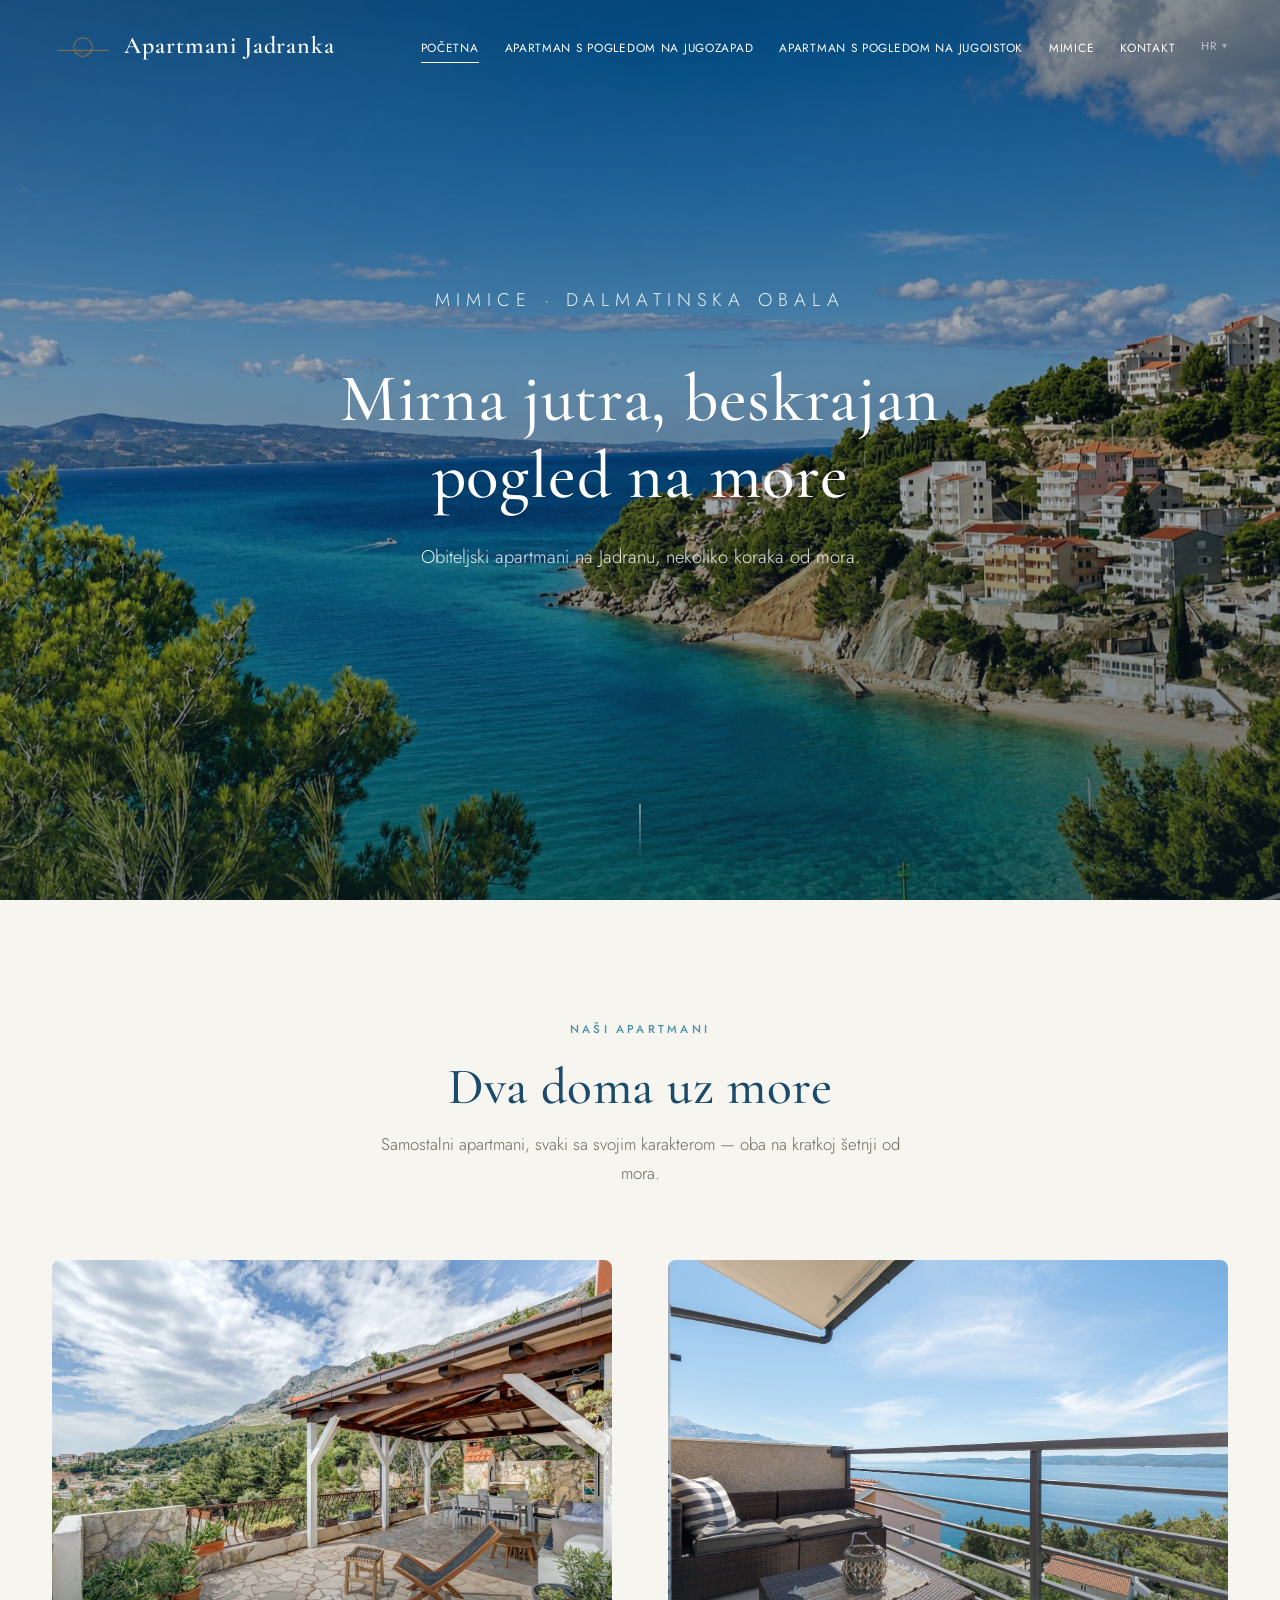
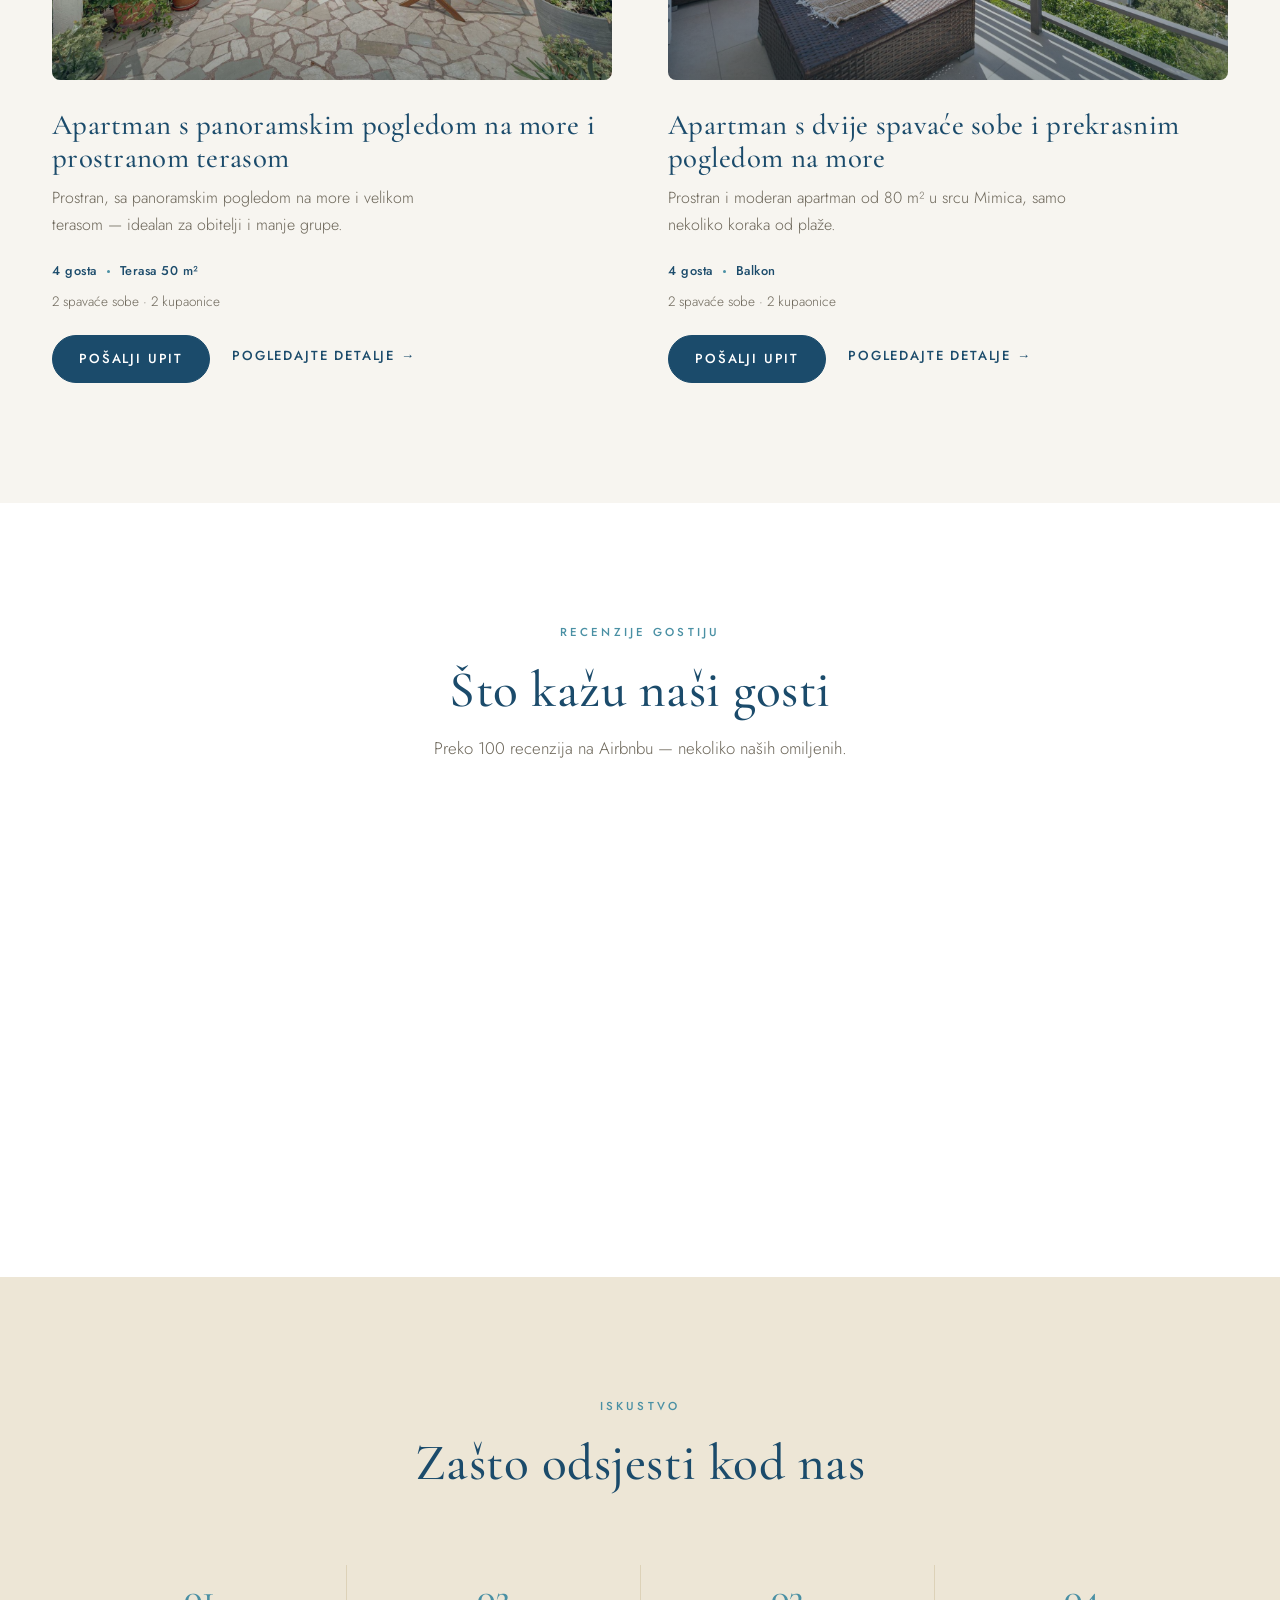
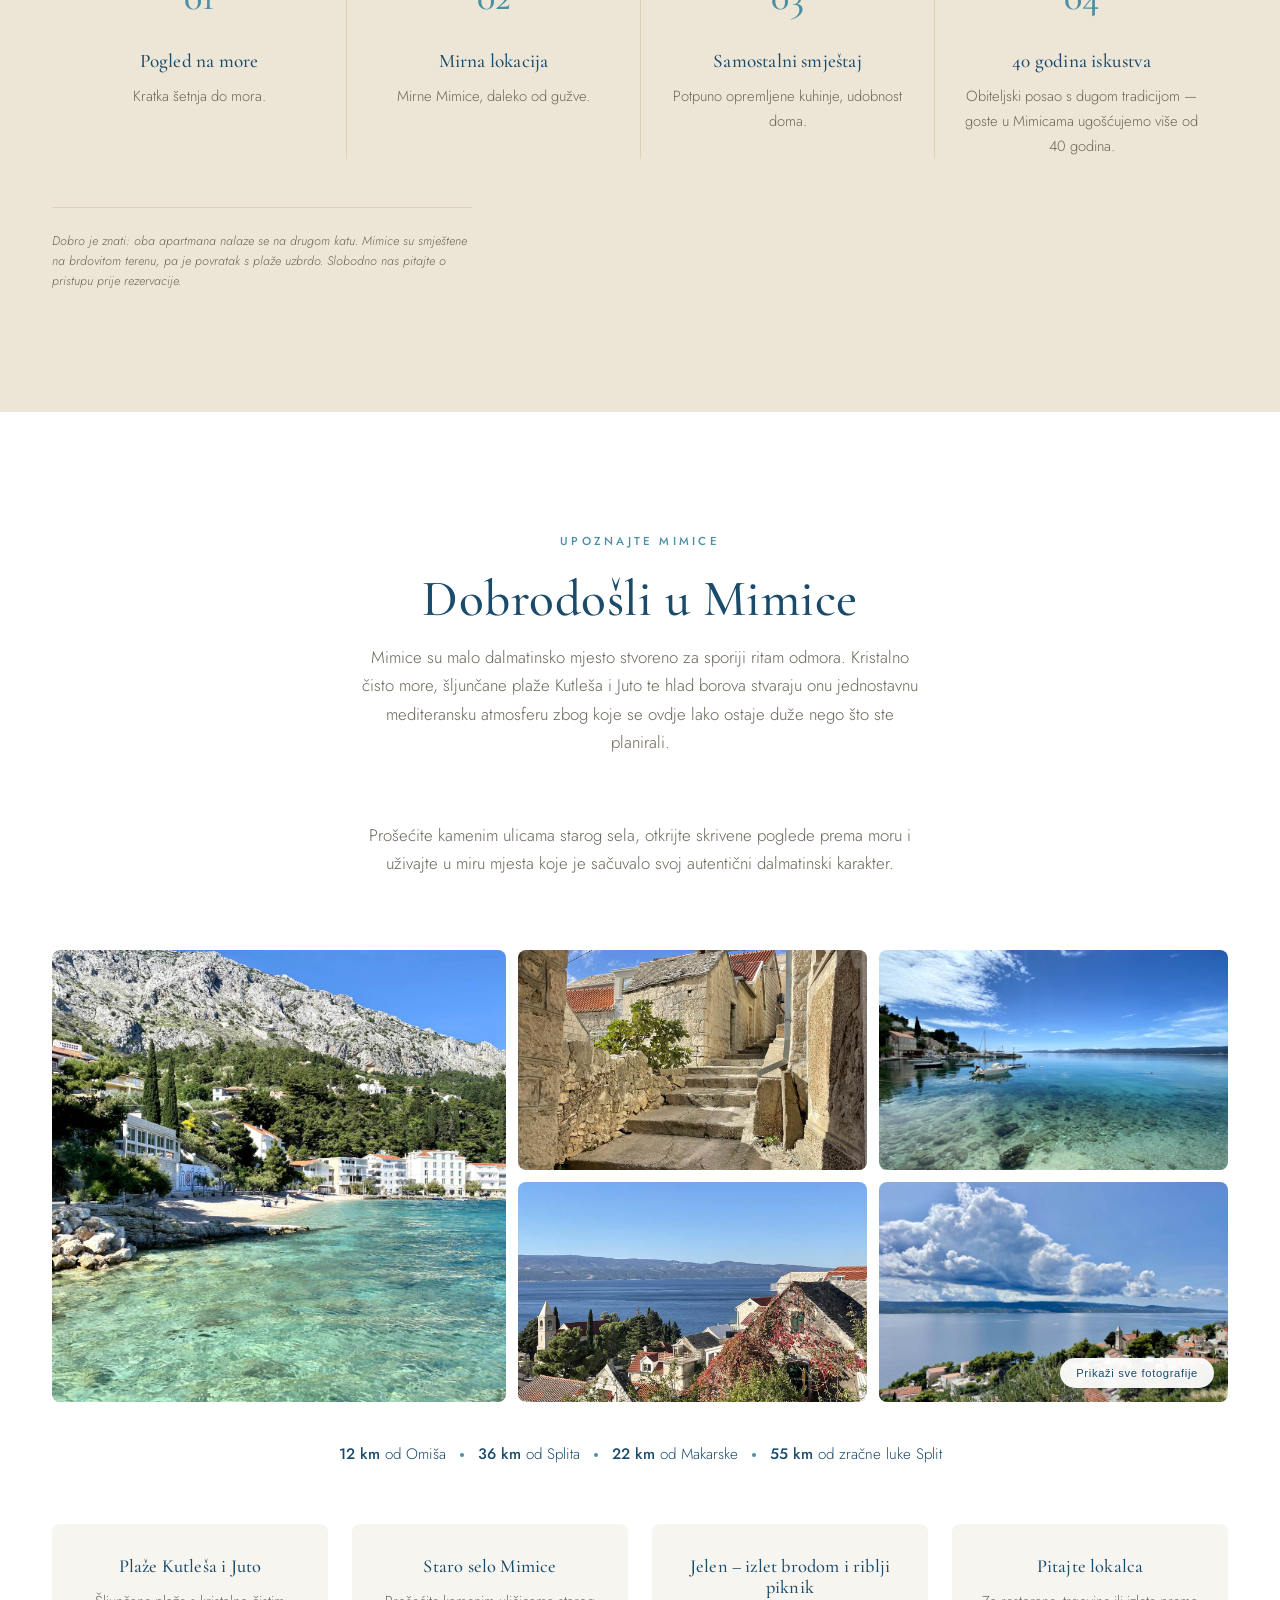
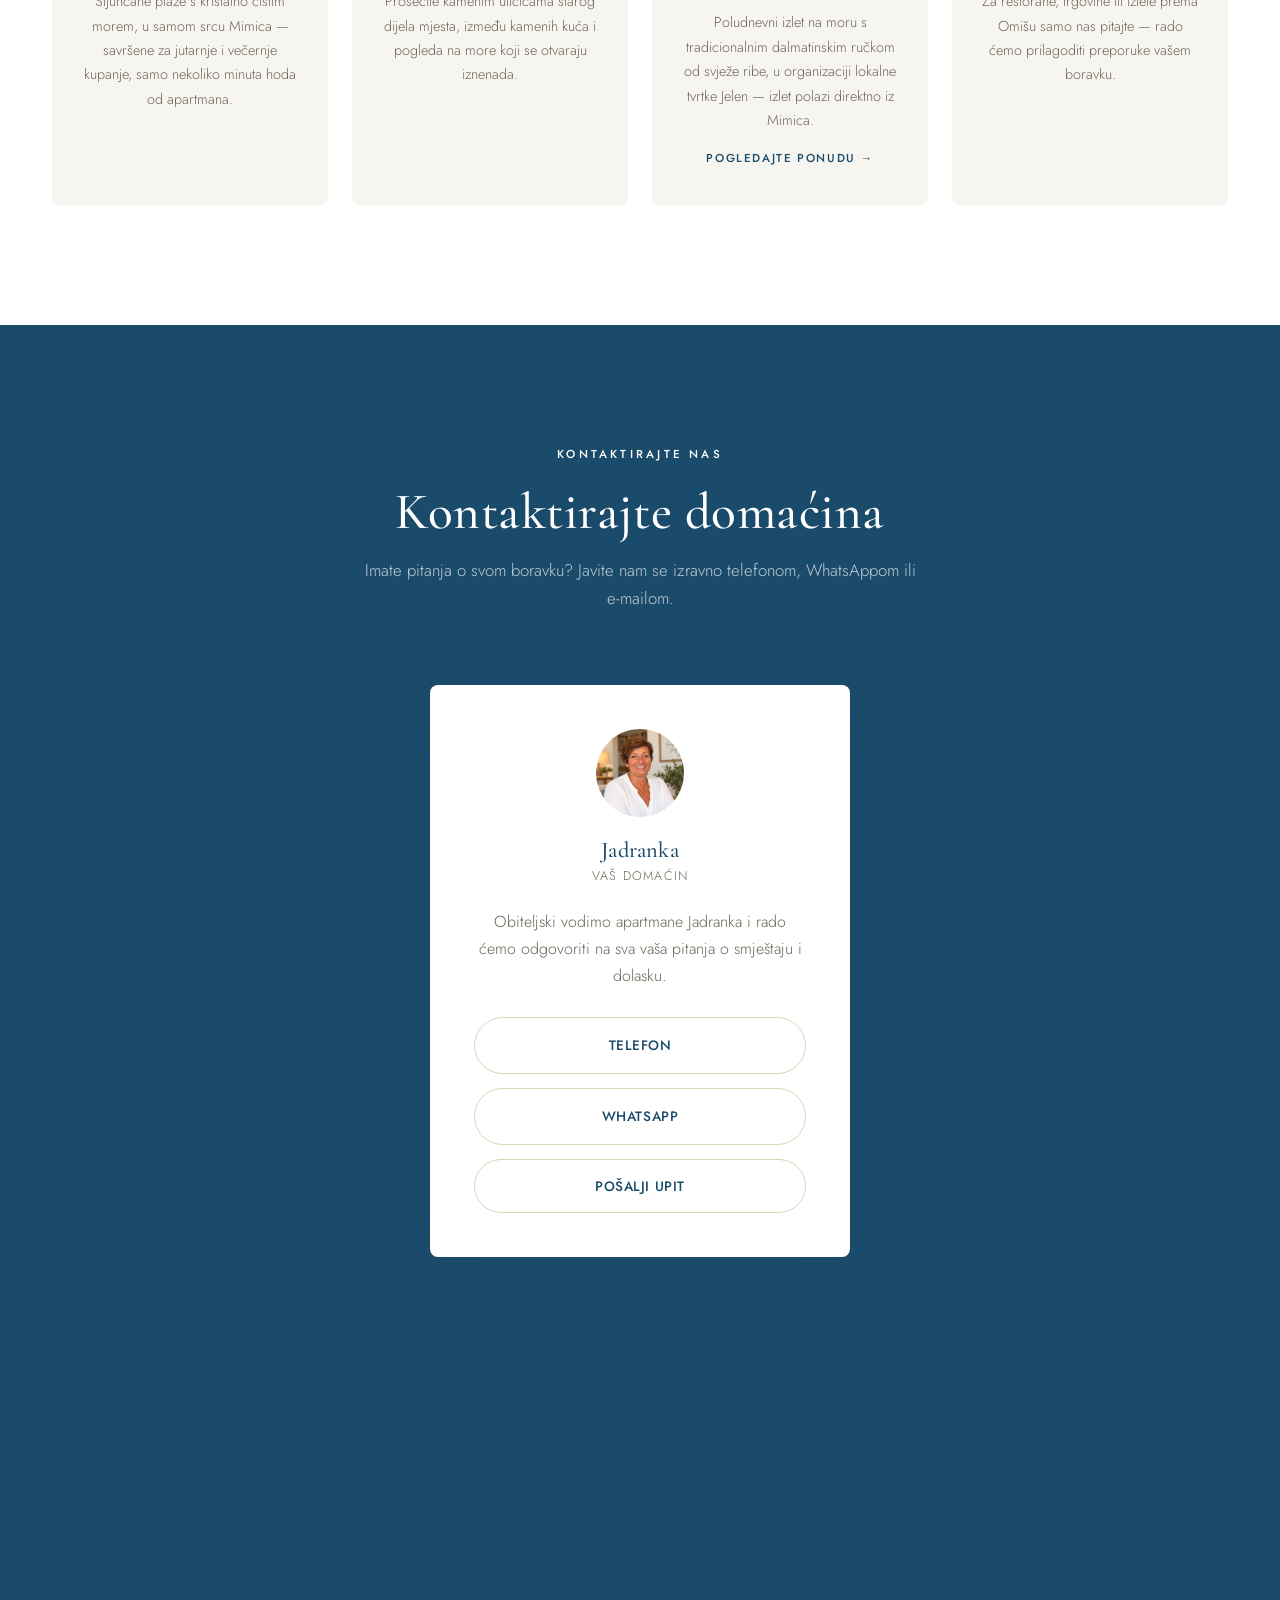
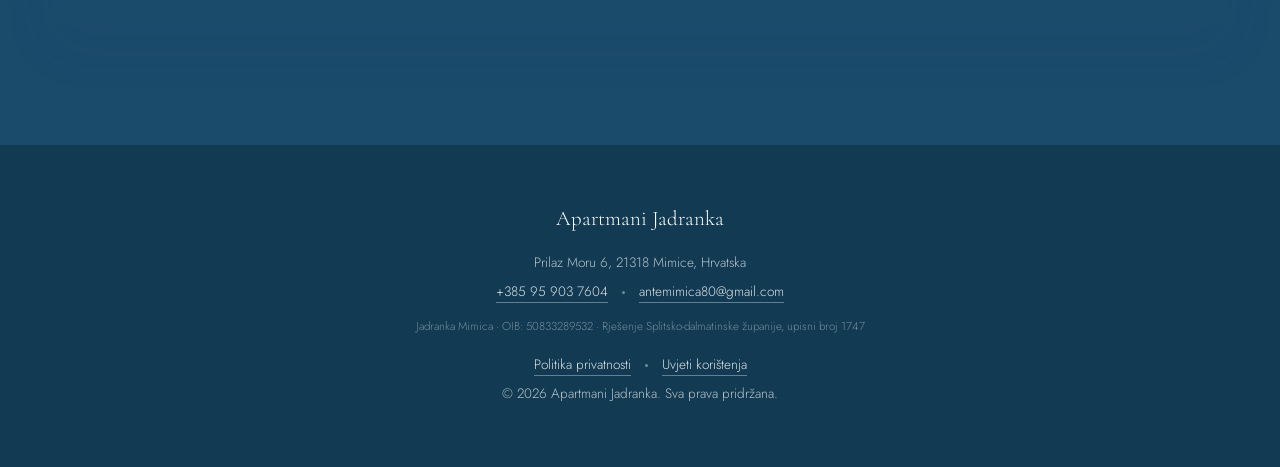
==== index.html @ d37948a5 "Fix distance to Split Airport: 55 km, not 40 km" ====
<!DOCTYPE html>
<html lang="hr">
<head>
  <!-- Google tag (gtag.js) -->
  <script async src="https://www.googletagmanager.com/gtag/js?id=G-CR2MEZJY6G"></script>
  <script>
    window.dataLayer = window.dataLayer || [];
    function gtag(){dataLayer.push(arguments);}
    gtag('js', new Date());
    gtag('config', 'G-CR2MEZJY6G');
  </script>
  <meta charset="UTF-8">
  <meta name="viewport" content="width=device-width, initial-scale=1.0">
  <title>Apartmani Jadranka Mimice | Smještaj uz more — Omiška rivijera</title>
  <meta name="description" content="Apartmani Jadranka u Mimicama na Omiškoj rivijeri, Dalmacija — dva uređena apartmana uz more s pogledom na more, terasama i klima uređajem, samo nekoliko minuta hoda od plaže. Provjerite dostupnost i rezervirajte direktno.">
  <meta name="keywords" content="apartmani Mimice, smještaj Omiš, apartmani Omiška rivijera, apartman uz more Mimice, privatni smještaj Omiš">
  <meta property="og:title" content="Apartmani Jadranka Mimice — Omiška rivijera">
  <meta property="og:description" content="Dva uređena apartmana uz more u Mimicama, idealno za obiteljski odmor.">
  <meta property="og:image" content="https://mimice.hr/images/mimice-hero.jpg">
  <meta property="og:url" content="https://mimice.hr/">
  <meta property="og:type" content="website">
  <meta name="twitter:card" content="summary_large_image">
  <meta name="twitter:title" content="Apartmani Jadranka Mimice — Omiška rivijera">
  <meta name="twitter:description" content="Dva uređena apartmana uz more u Mimicama, idealno za obiteljski odmor.">
  <meta name="twitter:image" content="https://mimice.hr/images/mimice-hero.jpg">
  <link rel="canonical" href="https://mimice.hr/">
  <link rel="alternate" hreflang="hr" href="https://mimice.hr/">
  <link rel="alternate" hreflang="en" href="https://mimice.hr/en/">
  <link rel="alternate" hreflang="x-default" href="https://mimice.hr/">
  <link rel="preconnect" href="https://fonts.googleapis.com">
  <link rel="preconnect" href="https://fonts.gstatic.com" crossorigin>
  <link href="https://fonts.googleapis.com/css2?family=Cormorant+Garamond:wght@500;600&family=Jost:wght@300;400;500&display=swap" rel="stylesheet">
  <link rel="preload" as="image" href="images/mimice-hero.jpg?v=20260911" fetchpriority="high">
  <link rel="icon" href="images/favicon.ico" sizes="any">
  <link rel="icon" type="image/png" sizes="32x32" href="images/favicon-32x32.png">
  <link rel="icon" type="image/png" sizes="16x16" href="images/favicon-16x16.png">
  <link rel="apple-touch-icon" href="images/apple-touch-icon.png">
  <link rel="stylesheet" href="css/style.css?v=20260934">
  <script type="application/ld+json">
  {
    "@context": "https://schema.org",
    "@type": "LodgingBusiness",
    "name": "Apartmani Jadranka",
    "description": "Apartmani uz more u Mimicama na Omiškoj rivijeri.",
    "image": "https://mimice.hr/images/mimice-hero.jpg",
    "url": "https://mimice.hr/",
    "telephone": "+385959037604",
    "email": "antemimica80@gmail.com",
    "address": {
      "@type": "PostalAddress",
      "streetAddress": "Prilaz Moru 6",
      "addressLocality": "Mimice",
      "postalCode": "21318",
      "addressRegion": "Splitsko-dalmatinska županija",
      "addressCountry": "HR"
    },
    "geo": {
      "@type": "GeoCoordinates",
      "latitude": 43.404,
      "longitude": 16.813
    },
    "checkinTime": "15:00",
    "checkoutTime": "10:00",
    "amenityFeature": [
      { "@type": "LocationFeatureSpecification", "name": "Free parking", "value": true },
      { "@type": "LocationFeatureSpecification", "name": "Wi-Fi", "value": true },
      { "@type": "LocationFeatureSpecification", "name": "Sea view", "value": true },
      { "@type": "LocationFeatureSpecification", "name": "Air conditioning", "value": true },
      { "@type": "LocationFeatureSpecification", "name": "Mountain view", "value": true },
      { "@type": "LocationFeatureSpecification", "name": "Private entrance", "value": true }
    ]
  }
  </script>
</head>
<body>

  <header class="site-header">
    <nav class="nav">
      <a href="index.html" class="nav-brand"><img src="images/nav-logo-icon.png" alt="Apartmani Jadranka logo" class="nav-logo-icon" width="62" height="28" loading="lazy">Apartmani Jadranka</a>
      <ul class="nav-links">
        <li><a href="index.html" class="active" data-i18n="nav.home">Home</a></li>
        <li><a href="pages/stan.html" data-i18n="nav.stan">Stan</a></li>
        <li><a href="pages/istok.html" data-i18n="nav.istok">Istok</a></li>
        <li><a href="index.html#mimice" data-i18n="nav.mimice">Mimice</a></li>
        <li><a href="index.html#contact" data-i18n="nav.contact">Contact</a></li>
        <li class="lang-switch">
          <button type="button" class="lang-toggle" aria-haspopup="listbox" aria-expanded="false">
            <span class="lang-current">HR</span>
          </button>
          <ul class="lang-menu" role="listbox">
            <li role="option"><button type="button" class="active" data-lang-btn="hr">Hrvatski</button></li>
            <li role="option"><a href="en/index.html" data-lang-btn="en">English</a></li>
            <li role="option"><button type="button" data-lang-btn="de">Deutsch</button></li>
            <li role="option"><button type="button" data-lang-btn="pl">Polski</button></li>
            <li role="option"><button type="button" data-lang-btn="cs">Čeština</button></li>
          </ul>
        </li>
      </ul>
      <button class="nav-toggle" aria-label="Toggle menu" aria-expanded="false">
        <span></span><span></span><span></span>
      </button>
      <div class="nav-backdrop"></div>
    </nav>
  </header>

  <main>

  <!-- ============ HERO ============ -->
  <section class="hero">
    <div class="hero-photo" style="background-image: url('images/mimice-hero.jpg?v=20260911');" aria-hidden="true"></div>
    <div class="weather-badge" id="weather-badge" data-i18n-aria-label="weather.badge_label" aria-label="Current time and temperature in Mimice" aria-live="polite" style="display: none;">
      <span class="weather-icon" id="weather-icon" aria-hidden="true"></span>
      <span class="weather-temp" id="weather-temp"></span>
      <span class="dot" aria-hidden="true"></span>
      <span class="weather-time" id="weather-time"></span>
    </div>
    <div class="hero-content">
      <p class="hero-eyebrow" data-i18n="home.hero.eyebrow">Mimice · Dalmatian Coast</p>
      <h1 data-i18n="home.hero.headline">Slow Mornings, Endless Sea Views</h1>
      <p data-i18n="home.hero.subtitle">Family-run apartments on the Adriatic, steps from the sea.</p>
    </div>
    <div class="scroll-cue"></div>
  </section>

  <!-- ============ INTRO / UNITS OVERVIEW ============ -->
  <section id="units" class="units-overview">
    <div class="container">
      <div class="section-header reveal">
        <span class="eyebrow" data-i18n="home.units.eyebrow">Our Apartments</span>
        <h2 class="section-title" data-i18n="home.units.title">Two Homes by the Sea</h2>
        <p class="section-subtitle" data-i18n="home.units.subtitle">Independent, self-contained apartments — each with its own character, both a short walk from the water.</p>
      </div>

      <div class="units-grid">
        <article class="unit-card reveal">
          <a href="pages/stan.html" class="unit-card-photo" data-i18n-aria-label="stan.display_name" aria-label="Stan"></a>
          <div class="unit-card-body">
            <h3><a href="pages/stan.html" data-i18n="stan.display_name">Stan</a></h3>
            <p data-i18n="home.units.stan_desc">Cozy and light-filled, with a private terrace — ideal for couples and small families.</p>
            <div class="unit-card-meta">
              <span data-i18n="home.units.stan_meta1">Sleeps 4</span>
              <span class="dot"></span>
              <span data-i18n="home.units.stan_meta2">Terrace</span>
            </div>
            <p class="unit-card-rooms" data-i18n="home.units.rooms">2 bedrooms · 2 bathrooms</p>
            <div class="unit-card-actions">
              <a href="pages/stan.html#availability" class="btn btn-primary" data-i18n="home.units.cta">Send Inquiry</a>
              <a href="pages/stan.html" class="text-link" data-i18n="home.units.stan_link">Discover Stan &rarr;</a>
            </div>
          </div>
        </article>

        <article class="unit-card reveal">
          <a href="pages/istok.html" class="unit-card-photo istok" data-i18n-aria-label="istok.display_name" aria-label="Istok"></a>
          <div class="unit-card-body">
            <h3><a href="pages/istok.html" data-i18n="istok.display_name">Istok</a></h3>
            <p data-i18n="home.units.istok_desc">A spacious, modern 80 m² apartment in the heart of Mimice, steps from the beach.</p>
            <div class="unit-card-meta">
              <span data-i18n="home.units.istok_meta1">Sleeps 4</span>
              <span class="dot"></span>
              <span data-i18n="home.units.istok_meta2">Balcony</span>
            </div>
            <p class="unit-card-rooms" data-i18n="home.units.rooms">2 bedrooms · 2 bathrooms</p>
            <div class="unit-card-actions">
              <a href="pages/istok.html#availability" class="btn btn-primary" data-i18n="home.units.cta">Send Inquiry</a>
              <a href="pages/istok.html" class="text-link" data-i18n="home.units.istok_link">Discover Istok &rarr;</a>
            </div>
          </div>
        </article>
      </div>
    </div>
  </section>

  <!-- ============ GUEST REVIEWS ============ -->
  <!-- Real Airbnb reviews (translated into HR/EN) — see js/reviews.js for the
       source data and js/i18n.js for the reviews.N.quote translations. The
       track below is built entirely by JS (duplicated for a seamless loop);
       this container just needs to exist. -->
  <section id="reviews" class="reviews-section">
    <div class="container">
      <div class="section-header reveal">
        <span class="eyebrow" data-i18n="reviews.eyebrow">Guest Reviews</span>
        <h2 class="section-title" data-i18n="reviews.title">What Our Guests Say</h2>
        <p class="section-subtitle" data-i18n="reviews.subtitle">Over 100 reviews on Airbnb — a few of our favorites.</p>
      </div>
    </div>
    <div class="reviews-track-wrap reveal">
      <div class="reviews-track" id="reviews-track"></div>
    </div>
  </section>

  <!-- ============ WHY STAY WITH US ============ -->
  <section class="why-stay">
    <div class="container">
      <div class="section-header reveal">
        <span class="eyebrow" data-i18n="home.why.eyebrow">The Experience</span>
        <h2 class="section-title" data-i18n="home.why.title">Why Stay With Us</h2>
      </div>

      <div class="features-grid reveal">
        <div class="feature-card">
          <div class="feature-icon">01</div>
          <h3 data-i18n="home.why.f1_title">Sea Views</h3>
          <p data-i18n="home.why.f1_desc">A short walk to the water's edge.</p>
        </div>
        <div class="feature-card">
          <div class="feature-icon">02</div>
          <h3 data-i18n="home.why.f2_title">Quiet Location</h3>
          <p data-i18n="home.why.f2_desc">Peaceful Mimice, away from the crowds.</p>
        </div>
        <div class="feature-card">
          <div class="feature-icon">03</div>
          <h3 data-i18n="home.why.f3_title">Self-Catering</h3>
          <p data-i18n="home.why.f3_desc">Fully equipped kitchens, home comforts.</p>
        </div>
        <div class="feature-card">
          <div class="feature-icon">04</div>
          <h3 data-i18n="home.why.f4_title">40 Years of Hospitality</h3>
          <p data-i18n="home.why.f4_desc">A family business with a long tradition — we have been welcoming guests in Mimice for more than 40 years.</p>
        </div>
      </div>

      <p class="why-footnote" data-i18n="home.why.notice">Good to know: both apartments are on the second floor. Mimice sits on a hillside, so the walk back from the beach is uphill. Feel free to ask us about access before booking.</p>
    </div>
  </section>

  <!-- ============ MIMICE ============ -->
  <section id="mimice" class="mimice-section">
    <div class="container">
      <div class="section-header reveal">
        <span class="eyebrow" data-i18n="mimice.eyebrow">Discover Mimice</span>
        <h2 class="section-title" data-i18n="mimice.title">Welcome to Mimice</h2>
        <p class="section-subtitle" data-i18n="mimice.intro">Mimice is a small Dalmatian village made for a slower kind of holiday. Crystal-clear sea, the pebble beaches of Kutleša and Juto, and the shade of pine trees create that simple Mediterranean feeling that makes it easy to stay longer than you planned.</p>
        <p class="section-subtitle" data-i18n="mimice.intro2">Wander the stone streets of the old village, discover hidden glimpses of the sea, and enjoy the peace of a place that has kept its authentic Dalmatian character.</p>
      </div>

      <!-- The 2 "featured" photos (class="gallery-featured") are the ones shown in the
           compact preview (js/gallery.js) before a visitor clicks "Show all photos" — move
           the class to different tiles below to change which photos represent Mimice. -->
      <div class="gallery-grid reveal">
        <div class="gallery-item gallery-featured" style="background: url('images/mimice-1.jpg?v=20260911') center/cover no-repeat;"><span data-i18n="mimice.gallery.1">Mimice Coastline</span></div>
        <div class="gallery-item gallery-featured" style="background: url('images/mimice-2.jpg?v=20260911') center/cover no-repeat;"><span data-i18n="mimice.gallery.2">Old Village Alley</span></div>
        <div class="gallery-item" style="background: url('images/mimice-3.jpg?v=20260911') center/cover no-repeat;"><span data-i18n="mimice.gallery.3">Village Harbour</span></div>
        <div class="gallery-item" style="background: url('images/mimice-4.jpg?v=20260911') center/cover no-repeat;"><span data-i18n="mimice.gallery.4">View Over the Old Village</span></div>
        <div class="gallery-item" style="background: url('images/mimice-5.jpg?v=20260911') center/cover no-repeat;"><span data-i18n="mimice.gallery.5">Mimice from Above</span></div>
        <div class="gallery-item" style="background: url('images/mimice-6.jpg?v=20260911') center/cover no-repeat;"><span data-i18n="mimice.gallery.6">Along the Beach</span></div>
        <div class="gallery-item" style="background: url('images/mimice-7.jpg?v=20260911') center/cover no-repeat;"><span data-i18n="mimice.gallery.7">Summer Days at the Beach</span></div>
        <div class="gallery-item" style="background: url('images/mimice-8.jpg?v=20260911') center/cover no-repeat;"><span data-i18n="mimice.gallery.8">Crystal-Clear Water</span></div>
        <div class="gallery-item" style="background: url('images/mimice-9.jpg?v=20260911') center/cover no-repeat;"><span data-i18n="mimice.gallery.9">A Quiet Cove</span></div>
        <div class="gallery-item" style="background: url('images/mimice-10.jpg?v=20260911') center/cover no-repeat;"><span data-i18n="mimice.gallery.10">Hidden Corner of the Coast</span></div>
        <div class="gallery-item" style="background: url('images/mimice-11.jpg?v=20260911') center/cover no-repeat;"><span data-i18n="mimice.gallery.11">Sunset by the Sea</span></div>
        <div class="gallery-item" style="background: url('images/mimice-12.jpg?v=20260911') center/cover no-repeat;"><span data-i18n="mimice.gallery.12">Evening on the Adriatic</span></div>
        <div class="gallery-item" style="background: url('images/mimice-13.jpg?v=20260911') center/cover no-repeat;"><span data-i18n="mimice.gallery.13">Mimice at Dusk</span></div>
        <div class="gallery-item" style="background: url('images/mimice-14.jpg?v=20260911') center/cover no-repeat;"><span data-i18n="mimice.gallery.14">Mimice by Night</span></div>
      </div>

      <p class="mimice-distances reveal">
        <span><strong>12 km</strong> <span data-i18n="mimice.dist_omis">from Omiš</span></span>
        <span class="dot" aria-hidden="true"></span>
        <span><strong>36 km</strong> <span data-i18n="mimice.dist_split">from Split</span></span>
        <span class="dot" aria-hidden="true"></span>
        <span><strong>22 km</strong> <span data-i18n="mimice.dist_makarska">from Makarska</span></span>
        <span class="dot" aria-hidden="true"></span>
        <span><strong>55 km</strong> <span data-i18n="mimice.dist_airport">from Split Airport</span></span>
      </p>

      <div class="mimice-highlights reveal">
        <div class="mimice-highlight-card">
          <h3 data-i18n="mimice.highlight1_title">Kutleša &amp; Juto Beaches</h3>
          <p data-i18n="mimice.highlight1_desc">Pebble beaches with crystal-clear water, right by the village. Bring water shoes — the walk back home is uphill.</p>
        </div>
        <div class="mimice-highlight-card">
          <h3 data-i18n="mimice.highlight2_title">The Old Stone Village</h3>
          <p data-i18n="mimice.highlight2_desc">Wander the stone lanes of the old village, between traditional houses and sudden glimpses of the sea.</p>
        </div>
        <div class="mimice-highlight-card">
          <h3 data-i18n="mimice.highlight3_title">Jelen – Boat Tour &amp; Fish Picnic</h3>
          <p data-i18n="mimice.highlight3_desc">A half-day trip on the water with a traditional Dalmatian fish lunch, run by the local Jelen boat tours — departing right from Mimice.</p>
          <a href="https://jelenmimice.com/" target="_blank" rel="noopener" class="text-link mimice-highlight-link" data-i18n="mimice.highlight3_link">View their tours →</a>
        </div>
        <div class="mimice-highlight-card">
          <h3 data-i18n="mimice.highlight4_title">Ask a Local</h3>
          <p data-i18n="mimice.highlight4_desc">For restaurants, shops, or trips toward Omiš, just ask us — we are happy to tailor suggestions to your stay.</p>
        </div>
      </div>
    </div>
  </section>

  <!-- ============ CONTACT / MESSAGE HOST ============ -->
  <section id="contact" class="contact-section">
    <div class="container">
      <div class="section-header reveal">
        <span class="eyebrow" data-i18n="contact.eyebrow">Get in Touch</span>
        <h2 class="section-title" data-i18n="contact.title">Message Your Host</h2>
        <p class="section-subtitle" data-i18n="contact.subtitle">Questions about your stay? Send us a message and we'll reply directly to your email.</p>
      </div>

      <div class="contact-grid contact-grid-solo reveal">
        <div class="host-card">
          <img class="host-avatar" src="images/host-jadranka.jpg" alt="Jadranka, domaćica Apartmana Jadranka u Mimicama" loading="lazy">
          <h3 class="host-name" data-i18n="contact.host_name">Jadranka</h3>
          <p class="host-role" data-i18n="contact.host_role">Your Host</p>
          <p class="host-blurb" data-i18n="contact.host_blurb">We run Apartmani Jadranka as a family and are always happy to answer your questions about the apartments and your stay.</p>
          <div class="host-contact-links">
            <a href="tel:+385959037604" class="host-contact-btn" data-i18n="contact.phone_cta">Phone</a>
            <a href="https://wa.me/385959037604" target="_blank" rel="noopener" class="host-contact-btn" data-i18n="contact.whatsapp_cta">WhatsApp</a>
            <button type="button" class="host-contact-btn" id="host-email-toggle" aria-expanded="false" aria-controls="host-email-form" data-i18n="contact.inquiry_cta">Send Inquiry</button>
          </div>

          <form id="host-email-form" class="inquiry-form host-email-form" action="https://formspree.io/f/xjyvnqla" method="POST" style="display: none;">
            <input type="text" name="_gotcha" style="display: none;" tabindex="-1" autocomplete="off">
            <input type="hidden" name="_subject" value="New message from mimice.hr">

            <div class="form-group">
              <label for="host-email-name" data-i18n="contact.form_name">Full Name</label>
              <input type="text" id="host-email-name" name="name" data-i18n-placeholder="contact.form_name_ph" placeholder="Your name" required>
            </div>
            <div class="form-group">
              <label for="host-email-email" data-i18n="contact.form_email">Email</label>
              <input type="email" id="host-email-email" name="email" placeholder="you@example.com" required>
            </div>
            <div class="form-group">
              <label for="host-email-message" data-i18n="contact.form_message">Message</label>
              <textarea id="host-email-message" name="message" data-i18n-placeholder="contact.host_form_message_ph" placeholder="How can we help?" required></textarea>
            </div>

            <button type="submit" class="btn btn-primary" data-i18n="contact.host_form_submit">Send Message</button>
            <div id="host-email-status" class="form-status" role="status"></div>
          </form>
        </div>
      </div>

      <div class="contact-map reveal">
        <iframe
          src="https://www.google.com/maps?q=Prilaz+Moru+6,+21318+Mimice,+Croatia&output=embed"
          width="100%" height="320" style="border:0;" allowfullscreen="" loading="lazy"
          referrerpolicy="no-referrer-when-downgrade"
          title="Apartmani Jadranka — Prilaz Moru 6, Mimice"></iframe>
      </div>
    </div>
  </section>

  </main>

  <footer class="site-footer">
    <div class="container">
      <p class="footer-brand">Apartmani Jadranka</p>
      <p data-i18n="footer.address">Prilaz Moru 6, 21318 Mimice, Hrvatska</p>
      <p class="footer-contact">
        <a href="tel:+385959037604">+385 95 903 7604</a>
        <span class="dot" aria-hidden="true"></span>
        <a href="mailto:antemimica80@gmail.com">antemimica80@gmail.com</a>
      </p>
      <p class="footer-legal-id" data-i18n="footer.legal_id">Jadranka Mimica · OIB: 50833289532 · Approval by Split-Dalmatia County, registration no. 1747</p>
      <p class="footer-links">
        <a href="privacy.html" data-i18n="footer.privacy_link">Privacy Policy</a>
        <span class="dot" aria-hidden="true"></span>
        <a href="terms.html" data-i18n="footer.terms_link">Terms of Use</a>
      </p>
      <p>&copy; <span id="year"></span> Apartmani Jadranka. <span data-i18n="footer.rights">All rights reserved.</span></p>
    </div>
  </footer>

  <script src="js/i18n.js?v=20260937"></script>
  <script src="js/main.js?v=20260927"></script>
  <script src="js/gallery.js?v=20260911"></script>
  <script src="js/reviews.js?v=20260911"></script>
  <script>document.getElementById('year').textContent = new Date().getFullYear();</script>
</body>
</html>
---- css/style.css ----
/* ===========================================================
   Apartmani Jadranka — shared stylesheet
   Boutique Mediterranean: deep sea blue, warm stone white, sand.
   Edit the CSS variables below to retheme the whole site at once.
   =========================================================== */

:root {
  /* --- Colors --- */
  --color-sea-deep: #1b4b6b;
  --color-sea: #4a90a4;
  --color-sea-mist: #eef3f4;
  --color-stone: #f7f5f0;
  --color-sand: #ede6d6;
  --color-sand-dark: #ddd2b8;
  --color-white: #ffffff;
  --color-text: #2a2a28;
  --color-text-light: #6b6558;

  /* --- Type --- */
  --font-display: 'Cormorant Garamond', Georgia, 'Times New Roman', serif;
  --font-body: 'Jost', -apple-system, BlinkMacSystemFont, 'Segoe UI', sans-serif;

  /* --- Layout --- */
  --max-width: 1240px;
  --radius: 4px;
  --radius-lg: 8px;
  --shadow-soft: 0 20px 50px rgba(27, 75, 107, 0.1);
  --shadow-small: 0 6px 20px rgba(27, 75, 107, 0.1);
}

/* --- Reset --- */
* {
  box-sizing: border-box;
  margin: 0;
  padding: 0;
}

html {
  scroll-behavior: smooth;
}

body {
  font-family: var(--font-body);
  font-weight: 300;
  color: var(--color-text);
  background-color: var(--color-stone);
  line-height: 1.7;
  -webkit-font-smoothing: antialiased;
}

img {
  max-width: 100%;
  display: block;
}

a {
  color: inherit;
  text-decoration: none;
}

ul {
  list-style: none;
}

.container {
  width: 100%;
  max-width: var(--max-width);
  margin: 0 auto;
  padding: 0 32px;
}

h1, h2, h3, h4 {
  font-family: var(--font-display);
  font-weight: 500;
  line-height: 1.15;
  color: var(--color-sea-deep);
  letter-spacing: 0.01em;
}

.eyebrow {
  display: block;
  text-transform: uppercase;
  letter-spacing: 0.28em;
  font-size: 0.72rem;
  font-weight: 500;
  color: var(--color-sea);
  margin-bottom: 18px;
}

h2.section-title {
  font-size: clamp(2.2rem, 5vw, 3.2rem);
  font-weight: 500;
  text-align: center;
  margin-bottom: 14px;
}

p.section-subtitle {
  text-align: center;
  color: var(--color-text-light);
  max-width: 560px;
  margin: 0 auto 64px;
  font-size: 1.05rem;
  font-weight: 300;
}

.section-header {
  text-align: center;
  margin-bottom: 72px;
}

section {
  padding: 120px 0;
}

/* --- Scroll reveal --- */
.reveal {
  opacity: 0;
  transform: translateY(28px);
  transition: opacity 0.9s ease, transform 0.9s ease;
}

.reveal.visible {
  opacity: 1;
  transform: translateY(0);
}

.btn {
  display: inline-block;
  padding: 16px 38px;
  border-radius: 999px;
  font-family: var(--font-body);
  font-weight: 500;
  font-size: 0.82rem;
  letter-spacing: 0.14em;
  text-transform: uppercase;
  cursor: pointer;
  border: 1px solid transparent;
  transition: all 0.3s ease;
}

.btn-primary {
  background-color: var(--color-sea-deep);
  color: var(--color-white);
  border-color: var(--color-sea-deep);
}

.btn-primary:hover {
  background-color: transparent;
  color: var(--color-sea-deep);
}

.contact-section .btn-primary:hover {
  background-color: var(--color-white);
  color: var(--color-sea-deep);
}

.btn-outline {
  background-color: transparent;
  border-color: var(--color-sea-deep);
  color: var(--color-sea-deep);
}

.btn-outline:hover {
  background-color: var(--color-sea-deep);
  color: var(--color-white);
}

.text-link {
  display: inline-flex;
  align-items: center;
  gap: 8px;
  font-size: 0.82rem;
  font-weight: 500;
  letter-spacing: 0.14em;
  text-transform: uppercase;
  color: var(--color-sea-deep);
  border-bottom: 1px solid transparent;
  padding-bottom: 4px;
  transition: gap 0.25s ease, border-color 0.25s ease;
}

.text-link:hover {
  gap: 14px;
  border-color: var(--color-sea-deep);
}

/* ===========================================================
   Header / Navigation
   =========================================================== */

.site-header {
  position: fixed;
  top: 0;
  left: 0;
  right: 0;
  z-index: 100;
  background-color: transparent;
  transition: background-color 0.4s ease, box-shadow 0.4s ease, padding 0.4s ease;
}

.site-header.scrolled,
.site-header.solid {
  background-color: rgba(247, 245, 240, 0.94);
  backdrop-filter: blur(10px);
  box-shadow: 0 4px 24px rgba(27, 75, 107, 0.08);
}

.nav {
  display: flex;
  align-items: center;
  justify-content: space-between;
  padding: 26px 32px;
  max-width: var(--max-width);
  margin: 0 auto;
  transition: padding 0.4s ease;
}

.site-header.scrolled .nav {
  padding: 18px 32px;
}

.nav-brand {
  display: flex;
  align-items: center;
  gap: 10px;
  font-family: var(--font-display);
  font-size: 1.5rem;
  font-weight: 600;
  letter-spacing: 0.04em;
  color: var(--color-white);
  transition: color 0.4s ease;
}

.nav-logo-icon {
  height: 28px;
  width: auto;
  flex: none;
}

.site-header.scrolled .nav-brand,
.site-header.solid .nav-brand {
  color: var(--color-sea-deep);
}

.nav-links {
  display: flex;
  gap: 26px;
  align-items: center;
}

.nav-links a {
  font-weight: 400;
  font-size: 0.74rem;
  letter-spacing: 0.06em;
  text-transform: uppercase;
  color: var(--color-white);
  white-space: nowrap;
  padding-bottom: 6px;
  border-bottom: 1px solid transparent;
  transition: border-color 0.25s ease, color 0.4s ease;
}

.site-header.scrolled .nav-links a,
.site-header.solid .nav-links a {
  color: var(--color-text);
}

.nav-links a:hover,
.nav-links a.active {
  border-bottom-color: currentColor;
}

.lang-switch {
  position: relative;
  font-size: 0.72rem;
  letter-spacing: 0.08em;
  color: rgba(255, 255, 255, 0.6);
  transition: color 0.4s ease;
}

.site-header.scrolled .lang-switch,
.site-header.solid .lang-switch {
  color: var(--color-text-light);
}

.lang-toggle {
  display: flex;
  align-items: center;
  gap: 5px;
  background: none;
  border: none;
  padding: 0;
  font-family: var(--font-body);
  font-size: 0.72rem;
  letter-spacing: 0.08em;
  color: inherit;
  cursor: pointer;
}

.lang-toggle::after {
  content: '▾';
  font-size: 0.6rem;
  opacity: 0.7;
}

.lang-menu {
  display: none;
  position: absolute;
  top: calc(100% + 12px);
  right: 0;
  min-width: 130px;
  margin: 0;
  padding: 8px 0;
  list-style: none;
  background-color: var(--color-white);
  border-radius: var(--radius);
  box-shadow: var(--shadow-small);
  z-index: 30;
}

.lang-menu.open {
  display: block;
}

.lang-menu button,
.lang-menu a {
  display: block;
  width: 100%;
  text-align: left;
  background: none;
  border: none;
  padding: 9px 18px;
  font-family: var(--font-body);
  font-size: 0.82rem;
  letter-spacing: 0.02em;
  color: var(--color-text);
  text-decoration: none;
  text-transform: none;
  cursor: pointer;
  transition: background-color 0.15s ease;
}

.lang-menu button:hover,
.lang-menu a:hover {
  background-color: var(--color-sea-mist);
}

.lang-menu button.active,
.lang-menu a.active {
  color: var(--color-sea-deep);
  font-weight: 500;
}

.nav-toggle {
  display: none;
  flex-direction: column;
  justify-content: space-between;
  width: 26px;
  height: 18px;
  background: none;
  border: none;
  cursor: pointer;
  padding: 0;
}

.nav-toggle span {
  display: block;
  height: 1px;
  width: 100%;
  background-color: var(--color-white);
  transition: transform 0.25s ease, opacity 0.25s ease, background-color 0.4s ease;
}

.site-header.scrolled .nav-toggle span,
.site-header.solid .nav-toggle span {
  background-color: var(--color-sea-deep);
}

.nav-toggle[aria-expanded="true"] span:nth-child(1) {
  transform: translateY(8.5px) rotate(45deg);
}

.nav-toggle[aria-expanded="true"] span:nth-child(2) {
  opacity: 0;
}

.nav-toggle[aria-expanded="true"] span:nth-child(3) {
  transform: translateY(-8.5px) rotate(-45deg);
}

/* The hamburger turns into an X above the drawer, so it needs the
   drawer's (dark-on-light) color regardless of header scroll state. */
.nav-toggle[aria-expanded="true"] span {
  background-color: var(--color-sea-deep) !important;
}

.nav-backdrop {
  display: none;
}

/* ===========================================================
   Hero
   =========================================================== */

.hero {
  position: relative;
  min-height: 100vh;
  display: flex;
  align-items: center;
  justify-content: center;
  text-align: center;
  color: var(--color-white);
  overflow: hidden;
  background-color: var(--color-sea-deep);
}

.hero-photo {
  position: absolute;
  inset: 0;
  z-index: 0;
  background-size: cover;
  background-position: center;
  animation: hero-photo-in 1.8s ease both;
}

@keyframes hero-photo-in {
  from { opacity: 0; transform: scale(1.06); }
  to { opacity: 1; transform: scale(1); }
}

.hero::after {
  content: "";
  position: absolute;
  inset: 0;
  z-index: 1;
  background: linear-gradient(180deg, rgba(9, 26, 36, 0.5) 0%, rgba(9, 26, 36, 0.32) 42%, rgba(9, 26, 36, 0.62) 100%);
  pointer-events: none;
}

.hero-content {
  position: relative;
  z-index: 2;
  padding: 0 32px;
  max-width: 760px;
}

.hero-eyebrow {
  text-transform: uppercase;
  letter-spacing: 0.32em;
  font-size: 0.78rem;
  font-weight: 400;
  color: rgba(255, 255, 255, 0.85);
  margin-bottom: 26px;
}

.hero h1 {
  color: var(--color-white);
  font-weight: 500;
  font-size: clamp(2.2rem, 5.5vw, 4.2rem);
  line-height: 1.15;
  margin-bottom: 26px;
  letter-spacing: 0.01em;
}

.hero p {
  font-size: clamp(1rem, 1.6vw, 1.15rem);
  font-weight: 300;
  color: rgba(255, 255, 255, 0.88);
  max-width: 480px;
  margin: 0 auto 44px;
  line-height: 1.8;
}

.scroll-cue {
  position: absolute;
  bottom: 40px;
  left: 50%;
  transform: translateX(-50%);
  z-index: 2;
  width: 1px;
  height: 56px;
  background: linear-gradient(180deg, rgba(255, 255, 255, 0.9), transparent);
}

.weather-badge {
  position: absolute;
  top: 100px;
  right: 28px;
  z-index: 2;
  display: flex;
  align-items: center;
  gap: 9px;
  padding: 9px 18px;
  border-radius: 999px;
  background-color: rgba(255, 255, 255, 0.14);
  backdrop-filter: blur(10px);
  border: 1px solid rgba(255, 255, 255, 0.32);
  color: var(--color-white);
  font-size: 0.85rem;
  font-weight: 300;
  letter-spacing: 0.01em;
}

.weather-icon {
  display: flex;
  align-items: center;
  color: rgba(255, 255, 255, 0.92);
}

.weather-icon svg {
  display: block;
  width: 19px;
  height: 19px;
}

.weather-temp {
  font-weight: 500;
}

.weather-badge .dot {
  width: 3px;
  height: 3px;
  border-radius: 50%;
  background-color: rgba(255, 255, 255, 0.5);
}

/* ===========================================================
   Units overview (homepage)
   =========================================================== */

.units-overview {
  background-color: var(--color-stone);
}

.units-grid {
  display: grid;
  grid-template-columns: repeat(2, 1fr);
  gap: 56px;
}

.unit-card {
  text-align: left;
}

.unit-card-photo {
  height: 420px;
  display: flex;
  align-items: flex-end;
  color: var(--color-white);
  padding: 32px;
  border-radius: var(--radius-lg);
  overflow: hidden;
  position: relative;
  margin-bottom: 28px;
  background: linear-gradient(180deg, rgba(18, 40, 51, 0) 55%, rgba(18, 40, 51, 0.45) 100%), url('../images/stan-cover.jpg?v=20260911') center/cover no-repeat;
  transition: transform 0.6s cubic-bezier(0.22, 1, 0.36, 1);
}

.unit-card-photo.istok {
  background: linear-gradient(180deg, rgba(18, 40, 51, 0) 55%, rgba(18, 40, 51, 0.45) 100%), url('../images/istok-cover.jpg') center/cover no-repeat;
}

.unit-card:hover .unit-card-photo {
  transform: scale(1.03);
}

.unit-card-photo-label {
  position: relative;
  z-index: 2;
  font-family: var(--font-body);
  font-size: 0.72rem;
  letter-spacing: 0.18em;
  text-transform: uppercase;
  opacity: 0.85;
}

.unit-card-body h3 {
  font-size: 1.8rem;
  margin-bottom: 10px;
}

.unit-card-body h3 a {
  transition: color 0.2s ease;
}

.unit-card-body h3 a:hover {
  color: var(--color-sea);
}

.unit-card-body p {
  color: var(--color-text-light);
  margin-bottom: 22px;
  font-weight: 300;
  max-width: 46ch;
}

.unit-card-meta {
  display: flex;
  align-items: center;
  gap: 10px;
  margin-bottom: 8px;
  font-size: 0.8rem;
  letter-spacing: 0.04em;
  color: var(--color-sea-deep);
  font-weight: 500;
}

.unit-card-meta .dot {
  width: 3px;
  height: 3px;
  border-radius: 50%;
  background-color: var(--color-sea);
}

.unit-card-rooms {
  font-size: 0.85rem;
  font-weight: 300;
  color: var(--color-text-light);
  margin-bottom: 26px;
}

.unit-card-actions {
  display: flex;
  align-items: center;
  flex-wrap: wrap;
  gap: 22px;
}

.unit-card-actions .btn {
  padding: 12px 26px;
}

/* ===========================================================
   Guest reviews (rotating marquee — see js/reviews.js)
   =========================================================== */

.reviews-section {
  background-color: var(--color-white);
  overflow: hidden;
}

.reviews-track-wrap {
  overflow-x: auto;
  overflow-y: hidden;
  -webkit-overflow-scrolling: touch;
  scrollbar-width: none;
  -ms-overflow-style: none;
  cursor: grab;
  /* Fade the marquee out at both edges instead of hard-cutting cards. */
  -webkit-mask-image: linear-gradient(90deg, transparent 0, #000 64px, #000 calc(100% - 64px), transparent 100%);
  mask-image: linear-gradient(90deg, transparent 0, #000 64px, #000 calc(100% - 64px), transparent 100%);
}

.reviews-track-wrap::-webkit-scrollbar {
  display: none;
}

.reviews-track-wrap.dragging {
  cursor: grabbing;
  scroll-snap-type: none;
}

.reviews-track {
  display: flex;
  gap: 24px;
  width: max-content;
  padding: 4px 32px;
}

.review-card {
  flex: none;
  width: 320px;
  background-color: var(--color-stone);
  border-radius: var(--radius-lg);
  padding: 28px;
  cursor: pointer;
  transition: box-shadow 0.2s ease;
}

.review-card:hover,
.review-card:focus-visible {
  box-shadow: var(--shadow-soft);
  outline: none;
}

.review-stars {
  color: #d99a3f;
  font-size: 0.85rem;
  letter-spacing: 2px;
  margin-bottom: 14px;
}

.review-quote {
  font-size: 0.95rem;
  font-weight: 300;
  line-height: 1.7;
  color: var(--color-text);
  margin: 0 0 14px;
  display: -webkit-box;
  -webkit-line-clamp: 6;
  -webkit-box-orient: vertical;
  overflow: hidden;
}

.review-more {
  display: block;
  background: none;
  border: none;
  padding: 0;
  margin-bottom: 14px;
  font-size: 0.8rem;
  font-weight: 500;
  color: var(--color-sea-deep);
  text-decoration: underline;
  cursor: pointer;
}

.review-more[hidden] {
  display: none;
}

.review-author {
  font-size: 0.85rem;
  font-weight: 500;
  color: var(--color-sea-deep);
  margin: 0;
}

.review-modal-dialog {
  max-width: 560px;
}

.review-modal-dialog .review-quote {
  -webkit-line-clamp: unset;
  overflow: visible;
  font-size: 1.05rem;
}

/* ===========================================================
   Why stay with us
   =========================================================== */

.why-stay {
  background-color: var(--color-sand);
}

.why-footnote {
  margin-top: 48px;
  padding-top: 24px;
  border-top: 1px solid var(--color-sand-dark);
  color: var(--color-text-light);
  font-size: 0.78rem;
  font-weight: 300;
  font-style: italic;
  line-height: 1.6;
  max-width: 60ch;
}

.features-grid {
  display: grid;
  grid-template-columns: repeat(4, 1fr);
  gap: 0;
}

.feature-card {
  text-align: center;
  padding: 0 28px;
  border-left: 1px solid var(--color-sand-dark);
}

.feature-card:first-child {
  border-left: none;
}

.feature-icon {
  font-family: var(--font-display);
  font-size: 2.4rem;
  font-weight: 500;
  color: var(--color-sea);
  margin-bottom: 20px;
}

.feature-card h3 {
  font-size: 1.2rem;
  margin-bottom: 12px;
}

.feature-card p {
  color: var(--color-text-light);
  font-size: 0.92rem;
  font-weight: 300;
}

/* ===========================================================
   Unit pages
   =========================================================== */

.unit-hero-page {
  padding: 200px 0 90px;
  text-align: center;
  background-color: var(--color-stone);
}

.unit-hero-page .breadcrumb {
  font-size: 0.75rem;
  letter-spacing: 0.14em;
  text-transform: uppercase;
  color: var(--color-text-light);
  margin-bottom: 22px;
}

.unit-hero-page .breadcrumb a {
  color: var(--color-sea);
}

.unit-hero-page h1 {
  font-size: clamp(2.6rem, 6vw, 4.2rem);
  margin-bottom: 18px;
}

.unit-hero-page p.tagline {
  color: var(--color-text-light);
  max-width: 520px;
  margin: 0 auto;
  font-size: 1.05rem;
  font-weight: 300;
}

.gallery-grid {
  display: grid;
  grid-template-columns: repeat(4, 1fr);
  grid-template-rows: repeat(4, 220px);
  gap: 16px;
}

.gallery-item {
  border-radius: var(--radius-lg);
  display: flex;
  align-items: flex-end;
  color: rgba(255, 255, 255, 0.85);
  font-size: 0.72rem;
  letter-spacing: 0.14em;
  text-transform: uppercase;
  padding: 18px;
  background: linear-gradient(160deg, #3d879e 0%, var(--color-sea-deep) 100%);
  transition: transform 0.6s cubic-bezier(0.22, 1, 0.36, 1);
  overflow: hidden;
  /* Replace each placeholder with:
     background: url('../images/your-photo.jpg') center/cover no-repeat; */
}

.gallery-item:hover {
  transform: scale(1.02);
}

.gallery-item:nth-child(1) { background: linear-gradient(160deg, #3d879e 0%, var(--color-sea-deep) 100%); }
.gallery-item:nth-child(2) { background: linear-gradient(160deg, #3d879e 0%, var(--color-sea-deep) 100%); }
.gallery-item:nth-child(3) { background: linear-gradient(160deg, #8a6a4f 0%, #5e4530 100%); }
.gallery-item:nth-child(4) { background: linear-gradient(160deg, #8a6a4f 0%, #5e4530 100%); }
.gallery-item:nth-child(5) { background: linear-gradient(160deg, #7f9587 0%, #4b5d4f 100%); }
.gallery-item:nth-child(6) { background: linear-gradient(160deg, #7f9587 0%, #4b5d4f 100%); }
.gallery-item:nth-child(7) { background: linear-gradient(160deg, var(--color-sea-deep) 0%, #0e2c3f 100%); }
.gallery-item:nth-child(8) { background: linear-gradient(160deg, var(--color-sea-deep) 0%, #0e2c3f 100%); }
.gallery-item:nth-child(9) { background: linear-gradient(160deg, #a6805f 0%, #6b4d34 100%); }
.gallery-item:nth-child(10) { background: linear-gradient(160deg, #a6805f 0%, #6b4d34 100%); }
.gallery-item:nth-child(11) { background: linear-gradient(160deg, #6f7f99 0%, #3c455c 100%); }
.gallery-item:nth-child(12) { background: linear-gradient(160deg, #6f7f99 0%, #3c455c 100%); }
.gallery-item:nth-child(13) { background: linear-gradient(160deg, #9c8a5e 0%, #665a3a 100%); }
.gallery-item:nth-child(14) { background: linear-gradient(160deg, #9c8a5e 0%, #665a3a 100%); }
.gallery-item:nth-child(15) { background: linear-gradient(160deg, #5f9c7f 0%, #2f5240 100%); }
.gallery-item:nth-child(16) { background: linear-gradient(160deg, #5f9c7f 0%, #2f5240 100%); }

/* The full gallery-grid above is the source of truth for photos/labels and
   stays visible as a no-JS fallback; js/gallery.js hides it and builds the
   compact preview + lightbox below once it runs. */
.gallery-grid.gallery-grid-hidden {
  display: none;
}

/* ===========================================================
   Gallery preview (Airbnb-style: 1 large + 4 small) & lightbox
   =========================================================== */

.gallery-preview {
  display: grid;
  grid-template-columns: 1.3fr 1fr 1fr;
  grid-template-rows: repeat(2, 220px);
  gap: 12px;
}

.gallery-preview-tile {
  position: relative;
  border: none;
  padding: 0;
  border-radius: var(--radius-lg);
  overflow: hidden;
  cursor: pointer;
  background-size: cover;
  background-position: center;
  transition: transform 0.6s cubic-bezier(0.22, 1, 0.36, 1);
}

.gallery-preview-tile:hover {
  transform: scale(1.02);
}

.gallery-preview-tile:first-child {
  grid-column: 1;
  grid-row: 1 / span 2;
}

.gallery-show-all {
  position: absolute;
  right: 14px;
  bottom: 14px;
  background-color: rgba(255, 255, 255, 0.94);
  color: var(--color-sea-deep);
  font-size: 0.7rem;
  font-weight: 500;
  letter-spacing: 0.06em;
  padding: 9px 16px;
  border-radius: 999px;
  box-shadow: var(--shadow-small);
}

/* Desktop: the hero tile's own "show all" copy stays hidden — the one on
   the last small tile is the visible entry point (see the mobile override
   below, where it flips). */
.gallery-preview-tile:first-child .gallery-show-all {
  display: none;
}

.lightbox {
  position: fixed;
  inset: 0;
  z-index: 1000;
  background-color: rgba(9, 26, 36, 0.94);
  display: none;
  align-items: center;
  justify-content: center;
}

.lightbox.open {
  display: flex;
}

/* html, not just body, because html is the actual scrolling element on
   some mobile browsers — locking only body leaves the page scrollable
   behind a "fixed" overlay. */
html.lightbox-locked,
body.lightbox-locked {
  overflow: hidden;
}

.lightbox-stage {
  width: min(90vw, 1100px);
  text-align: center;
}

.lightbox-image {
  width: 100%;
  height: min(70vh, 640px);
  background-size: contain;
  background-position: center;
  background-repeat: no-repeat;
  border-radius: var(--radius-lg);
}

.lightbox-caption {
  margin-top: 18px;
  color: var(--color-white);
  font-size: 0.85rem;
  letter-spacing: 0.1em;
  text-transform: uppercase;
}

.lightbox-counter {
  margin-top: 6px;
  color: rgba(255, 255, 255, 0.55);
  font-size: 0.78rem;
}

.lightbox-close,
.lightbox-prev,
.lightbox-next {
  position: absolute;
  background-color: rgba(255, 255, 255, 0.12);
  border: none;
  color: var(--color-white);
  cursor: pointer;
  border-radius: 50%;
  transition: background-color 0.2s ease;
}

.lightbox-close:hover,
.lightbox-prev:hover,
.lightbox-next:hover {
  background-color: rgba(255, 255, 255, 0.24);
}

.lightbox-close {
  top: 24px;
  right: 24px;
  width: 44px;
  height: 44px;
  font-size: 1.4rem;
  line-height: 1;
}

.lightbox-prev,
.lightbox-next {
  top: 50%;
  transform: translateY(-50%);
  width: 52px;
  height: 52px;
  font-size: 1.3rem;
}

.lightbox-prev { left: 24px; }
.lightbox-next { right: 24px; }

.unit-details {
  padding: 110px 0;
}

.unit-details-grid {
  display: grid;
  grid-template-columns: 1.3fr 1fr;
  gap: 80px;
  align-items: start;
}

.unit-description .eyebrow {
  margin-bottom: 14px;
}

.unit-description h2 {
  text-align: left;
  font-size: 2.2rem;
  margin-bottom: 24px;
}

.unit-description p {
  color: var(--color-text-light);
  margin-bottom: 20px;
  font-weight: 300;
}

.sleeps-badge {
  display: inline-block;
  color: var(--color-sea-deep);
  font-family: var(--font-display);
  font-size: 1.1rem;
  font-style: italic;
  margin-bottom: 24px;
}

.amenities-heading {
  font-size: 0.78rem;
  letter-spacing: 0.18em;
  text-transform: uppercase;
  color: var(--color-sea-deep);
  margin-top: 40px;
  margin-bottom: 22px;
  display: block;
  font-weight: 500;
}

.amenities-list {
  display: grid;
  grid-template-columns: repeat(2, 1fr);
  gap: 14px 24px;
}

.amenities-list li {
  font-size: 0.95rem;
  font-weight: 300;
  color: var(--color-text);
  padding-bottom: 14px;
  border-bottom: 1px solid var(--color-sand-dark);
}

/* --- Categorized amenities (Stan, Istok) ---
   Uses CSS multi-column rather than a 2-column grid: a grid pairs each
   category with whatever sits next to it in DOM order and stretches both
   to match the taller one's height, which looks fine when categories have
   similar item counts but leaves a large empty gap under a short category
   next to a long one (e.g. a 2-item "Pogled" next to a 15-item "Kuhinja").
   Columns let each category size to its own content and flow to balance
   the two columns overall. */
.amenities-categories {
  columns: 2;
  column-gap: 40px;
  margin-top: 24px;
}

.amenity-category {
  break-inside: avoid;
  margin-bottom: 36px;
}

.amenity-category-title {
  font-family: var(--font-body);
  font-size: 0.74rem;
  letter-spacing: 0.16em;
  text-transform: uppercase;
  color: var(--color-sea);
  font-weight: 500;
  margin-bottom: 16px;
}

.amenity-category .amenities-list {
  display: block;
}

.amenity-category .amenities-list li {
  font-size: 0.92rem;
  padding-bottom: 6px;
  margin-bottom: 6px;
}

/* ===========================================================
   Availability & Pricing (calendar + booking summary)
   =========================================================== */

.availability-section {
  background-color: var(--color-sand);
}

.availability-grid {
  display: grid;
  grid-template-columns: 1.7fr 1fr;
  gap: 56px;
  align-items: start;
}

.calendar-widget {
  background-color: var(--color-white);
  border-radius: var(--radius-lg);
  padding: 36px;
  box-shadow: var(--shadow-soft);
}

.calendar-header {
  display: flex;
  align-items: flex-start;
  justify-content: space-between;
  gap: 16px;
  margin-bottom: 24px;
}

.calendar-nav {
  flex: none;
  margin-top: 6px;
}

/* Two months side by side (Airbnb-style) so a check-in near month's end
   and a check-out early the next month are both visible at once — no
   navigation needed in between. Collapses to one month on narrow screens
   (see the max-width: 720px override below). */
.calendar-months {
  display: flex;
  flex: 1;
  gap: 32px;
  min-width: 0;
}

.calendar-month {
  flex: 1;
  min-width: 0;
}

.calendar-month-label {
  font-family: var(--font-display);
  font-size: 1.3rem;
  color: var(--color-sea-deep);
  display: block;
  text-align: center;
  margin-bottom: 16px;
}

.calendar-nav {
  width: 36px;
  height: 36px;
  border-radius: 50%;
  border: 1px solid var(--color-sand-dark);
  background: none;
  color: var(--color-sea-deep);
  font-size: 1rem;
  cursor: pointer;
  transition: background-color 0.2s ease, border-color 0.2s ease;
}

.calendar-nav:hover {
  background-color: var(--color-sea-mist);
  border-color: var(--color-sea);
}

.calendar-weekdays {
  display: grid;
  grid-template-columns: repeat(7, 1fr);
  margin-bottom: 8px;
}

.calendar-weekdays span {
  text-align: center;
  font-size: 0.68rem;
  letter-spacing: 0.08em;
  text-transform: uppercase;
  color: var(--color-text-light);
  padding-bottom: 8px;
}

.calendar-days {
  display: grid;
  grid-template-columns: repeat(7, 1fr);
  gap: 4px;
}

.calendar-day {
  display: flex;
  flex-direction: column;
  align-items: center;
  justify-content: center;
  gap: 2px;
  min-height: 50px;
  border: none;
  background: none;
  border-radius: 10px;
  font-family: var(--font-body);
  color: var(--color-text);
  cursor: pointer;
  transition: background-color 0.2s ease, color 0.2s ease;
}

.calendar-day .day-num {
  font-size: 0.88rem;
  font-weight: 400;
}

.calendar-day .day-price {
  font-size: 0.6rem;
  font-weight: 300;
  letter-spacing: 0.01em;
  color: var(--color-text-light);
}

.calendar-day.empty {
  cursor: default;
}

.calendar-day:not(.unavailable):not(.empty):hover {
  background-color: var(--color-sea-mist);
}

.calendar-day.unavailable {
  color: var(--color-sand-dark);
  cursor: not-allowed;
}

.calendar-day.unavailable .day-num {
  text-decoration: line-through;
}

.calendar-day.below-min {
  color: var(--color-sand-dark);
  cursor: not-allowed;
  opacity: 0.55;
}

.calendar-day.selected {
  background-color: var(--color-sea-deep);
  color: var(--color-white);
}

.calendar-day.selected .day-price {
  color: rgba(255, 255, 255, 0.75);
}

.calendar-day.in-range {
  background-color: var(--color-sea-mist);
  border-radius: 0;
}

.calendar-legend {
  display: flex;
  gap: 20px;
  margin-top: 24px;
  flex-wrap: wrap;
}

.legend-item {
  display: flex;
  align-items: center;
  gap: 8px;
  font-size: 0.78rem;
  color: var(--color-text-light);
}

.legend-dot {
  width: 10px;
  height: 10px;
  border-radius: 50%;
  display: inline-block;
}

.legend-dot.available {
  background-color: var(--color-sea-mist);
  border: 1px solid var(--color-sand-dark);
}

.legend-dot.unavailable {
  background-color: var(--color-sand-dark);
}

.legend-dot.selected {
  background-color: var(--color-sea-deep);
}

.calendar-updated {
  margin-top: 18px;
  font-size: 0.72rem;
  color: var(--color-text-light);
}

.booking-summary {
  background-color: var(--color-white);
  border-radius: var(--radius-lg);
  padding: 36px;
  box-shadow: var(--shadow-soft);
  position: sticky;
  top: 130px;
}

.booking-prompt {
  font-size: 0.95rem;
  color: var(--color-text-light);
  font-weight: 300;
}

.booking-prompt.unavailable-msg {
  color: #9c3a26;
}

.booking-dates {
  font-family: var(--font-display);
  font-size: 1.3rem;
  color: var(--color-sea-deep);
  margin-bottom: 18px;
}

.booking-line {
  display: flex;
  justify-content: space-between;
  padding: 12px 0;
  border-top: 1px solid var(--color-sand-dark);
  font-size: 0.92rem;
  color: var(--color-text-light);
  font-weight: 300;
}

.booking-line.total {
  color: var(--color-sea-deep);
  font-weight: 500;
  font-size: 1.05rem;
}

.booking-clear {
  margin-top: 16px;
  margin-bottom: 4px;
}

.booking-summary .pricing-note {
  margin-top: 20px;
  text-align: left;
}

.inquiry-form {
  margin-top: 28px;
  padding-top: 28px;
  border-top: 1px solid var(--color-sand-dark);
}

.inquiry-form-title {
  font-size: 1.05rem;
  color: var(--color-sea-deep);
  margin-bottom: 20px;
}

.inquiry-form .btn {
  width: 100%;
  text-align: center;
}

.pricing-card {
  background-color: var(--color-white);
  border-radius: var(--radius-lg);
  padding: 44px 36px;
  box-shadow: var(--shadow-soft);
  position: sticky;
  top: 130px;
  text-align: center;
}

.pricing-card h3 {
  font-size: 1.3rem;
  margin-bottom: 14px;
}

.pricing-card p {
  color: var(--color-text-light);
  font-size: 0.92rem;
  font-weight: 300;
  margin-bottom: 28px;
}

.pricing-note {
  margin-top: 18px;
  font-size: 0.75rem;
  letter-spacing: 0.04em;
  color: var(--color-text-light);
}

.policy-heading {
  margin-top: 28px;
  padding-top: 24px;
  border-top: 1px solid var(--color-sand-dark);
  font-size: 0.72rem;
  letter-spacing: 0.12em;
  text-transform: uppercase;
  color: var(--color-sea-deep);
  text-align: left;
}

.policy-list {
  margin-top: 16px;
  text-align: left;
}

.policy-item {
  display: flex;
  justify-content: space-between;
  align-items: baseline;
  gap: 16px;
  padding: 10px 0;
  border-top: 1px solid var(--color-sand-dark);
  font-size: 0.85rem;
}

.policy-item:first-child {
  border-top: none;
  padding-top: 0;
}

.policy-item dt {
  color: var(--color-sea-deep);
  font-weight: 500;
  flex: none;
}

.policy-item dd {
  color: var(--color-text-light);
  font-weight: 300;
  text-align: right;
}

/* ===========================================================
   Contact / Availability
   =========================================================== */

.contact-section {
  background-color: var(--color-sea-deep);
  color: var(--color-white);
}

.contact-section h2.section-title,
.contact-section .eyebrow {
  color: var(--color-white);
}

.contact-section p.section-subtitle {
  color: rgba(255, 255, 255, 0.72);
}

.contact-grid {
  display: grid;
  grid-template-columns: 1.1fr 0.9fr;
  gap: 64px;
  align-items: start;
}

.contact-grid-solo {
  grid-template-columns: 1fr;
  justify-items: center;
}

.contact-grid-solo .host-card {
  max-width: 420px;
  width: 100%;
}

.contact-map {
  margin-top: 48px;
  border-radius: var(--radius-lg);
  overflow: hidden;
  box-shadow: var(--shadow-soft);
}

.contact-map iframe {
  display: block;
  width: 100%;
  height: 320px;
}

.form-row {
  display: grid;
  grid-template-columns: 1fr 1fr;
  gap: 20px;
}

.form-group {
  margin-bottom: 24px;
}

.form-group label {
  display: block;
  font-size: 0.72rem;
  letter-spacing: 0.12em;
  text-transform: uppercase;
  color: var(--color-sea-deep);
  margin-bottom: 10px;
}

.form-group input,
.form-group select,
.form-group textarea {
  width: 100%;
  padding: 12px 2px;
  border: none;
  border-bottom: 1px solid var(--color-sand-dark);
  border-radius: 0;
  font-family: var(--font-body);
  font-weight: 300;
  font-size: 0.95rem;
  color: var(--color-text);
  background-color: transparent;
  transition: border-color 0.2s ease;
}

.form-group input:focus,
.form-group select:focus,
.form-group textarea:focus {
  outline: none;
  border-color: var(--color-sea-deep);
}

.form-group textarea {
  resize: vertical;
  min-height: 90px;
}

.form-group .stepper {
  display: flex;
  align-items: center;
  gap: 14px;
}

.form-group .stepper input {
  width: auto;
  flex: 1;
  text-align: center;
  padding: 8px 2px;
  cursor: default;
}

.stepper input::-webkit-outer-spin-button,
.stepper input::-webkit-inner-spin-button {
  -webkit-appearance: none;
  margin: 0;
}

.stepper input[type="number"] {
  -moz-appearance: textfield;
}

.stepper-btn {
  flex: none;
  width: 32px;
  height: 32px;
  border-radius: 50%;
  border: 1px solid var(--color-sand-dark);
  background: none;
  color: var(--color-sea-deep);
  font-size: 1.05rem;
  line-height: 1;
  cursor: pointer;
  transition: background-color 0.2s ease, border-color 0.2s ease, opacity 0.2s ease;
}

.stepper-btn:hover:not(:disabled) {
  background-color: var(--color-sea-mist);
  border-color: var(--color-sea);
}

.stepper-btn:disabled {
  opacity: 0.3;
  cursor: not-allowed;
}

.form-status {
  margin-top: 20px;
  padding: 16px 18px;
  border-radius: var(--radius);
  font-size: 0.88rem;
  font-weight: 400;
  display: none;
}

.form-status.visible {
  display: block;
}

.form-status.success {
  background-color: #e2f4e6;
  color: #276b3b;
}

.form-status.error {
  background-color: #fbe4e0;
  color: #9c3a26;
}

.form-status.sending {
  display: block;
  background-color: rgba(255, 255, 255, 0.12);
  color: var(--color-text-light);
}

.host-card {
  background-color: var(--color-white);
  border-radius: var(--radius-lg);
  padding: 44px;
  box-shadow: var(--shadow-soft);
  text-align: center;
}

.host-avatar {
  width: 88px;
  height: 88px;
  border-radius: 50%;
  object-fit: cover;
  display: block;
  margin: 0 auto 20px;
}

.host-name {
  color: var(--color-sea-deep);
  font-size: 1.4rem;
  margin-bottom: 4px;
}

.host-role {
  font-size: 0.78rem;
  letter-spacing: 0.1em;
  text-transform: uppercase;
  color: var(--color-text-light);
  margin-bottom: 20px;
}

.host-blurb {
  color: var(--color-text-light);
  font-weight: 300;
  margin-bottom: 28px;
}

.host-contact-links {
  display: flex;
  flex-direction: column;
  gap: 14px;
}

.host-contact-btn {
  display: block;
  padding: 16px 24px;
  border: 1px solid var(--color-sand-dark);
  border-radius: 999px;
  background-color: var(--color-white);
  color: var(--color-sea-deep);
  font-family: var(--font-body);
  font-size: 0.85rem;
  font-weight: 500;
  letter-spacing: 0.04em;
  text-transform: uppercase;
  text-align: center;
  transition: background-color 0.2s ease, border-color 0.2s ease;
}

.host-contact-btn:hover {
  background-color: var(--color-sea-mist);
  border-color: var(--color-sea);
}

.host-email-form {
  text-align: left;
}

/* ===========================================================
   Modal (shared: guest-review "read more" dialog)
   =========================================================== */

.modal-overlay {
  position: fixed;
  inset: 0;
  background-color: rgba(15, 32, 45, 0.55);
  display: flex;
  align-items: center;
  justify-content: center;
  padding: 20px;
  z-index: 1000;
}

.modal-overlay[hidden] {
  display: none;
}

.modal-dialog {
  position: relative;
  background-color: var(--color-white);
  border-radius: var(--radius-lg);
  padding: 44px;
  max-width: 460px;
  width: 100%;
  box-shadow: var(--shadow-soft);
}

.modal-dialog h3 {
  color: var(--color-sea-deep);
  margin-bottom: 24px;
  padding-right: 24px;
}

.modal-close {
  position: absolute;
  top: 16px;
  right: 20px;
  border: none;
  background: none;
  font-size: 1.6rem;
  line-height: 1;
  color: var(--color-text-light);
  cursor: pointer;
}

.modal-close:hover {
  color: var(--color-sea-deep);
}

html.modal-open,
body.modal-open {
  overflow: hidden;
}

/* ===========================================================
   Mimice
   =========================================================== */

.mimice-section {
  background-color: var(--color-white);
}

.mimice-distances {
  display: flex;
  justify-content: center;
  align-items: center;
  gap: 14px;
  flex-wrap: wrap;
  margin-top: 40px;
  font-size: 0.95rem;
  color: var(--color-sea-deep);
}

.mimice-distances strong {
  font-weight: 500;
}

.mimice-distances .dot {
  width: 4px;
  height: 4px;
  border-radius: 50%;
  background-color: var(--color-sea);
}

.mimice-highlights {
  display: grid;
  grid-template-columns: repeat(4, 1fr);
  gap: 24px;
  margin-top: 56px;
}

.mimice-highlight-card {
  background-color: var(--color-stone);
  border-radius: var(--radius-lg);
  padding: 32px 28px;
  text-align: center;
}

.mimice-highlight-card h3 {
  color: var(--color-sea-deep);
  font-size: 1.15rem;
  margin-bottom: 12px;
}

.mimice-highlight-card p {
  color: var(--color-text-light);
  font-weight: 300;
  font-size: 0.9rem;
}

.mimice-highlight-link {
  margin-top: 16px;
  font-size: 0.72rem;
}

/* ===========================================================
   Footer
   =========================================================== */

.site-footer {
  background-color: #123a52;
  color: rgba(255, 255, 255, 0.7);
  padding: 56px 0;
  text-align: center;
  font-size: 0.85rem;
  font-weight: 300;
}

.site-footer .footer-brand {
  font-family: var(--font-display);
  font-size: 1.3rem;
  color: var(--color-white);
  margin-bottom: 14px;
}

.site-footer p {
  margin-bottom: 6px;
}

.footer-contact a {
  color: rgba(255, 255, 255, 0.85);
  border-bottom: 1px solid rgba(255, 255, 255, 0.35);
  padding-bottom: 1px;
  transition: color 0.2s ease, border-color 0.2s ease;
}

.footer-contact a:hover {
  color: var(--color-white);
  border-color: var(--color-white);
}

.footer-contact .dot {
  display: inline-block;
  width: 3px;
  height: 3px;
  border-radius: 50%;
  background-color: rgba(255, 255, 255, 0.4);
  margin: 0 10px;
  vertical-align: middle;
}

.footer-legal-id {
  font-size: 0.72rem;
  opacity: 0.6;
  margin-top: 14px;
}

.footer-links {
  margin-top: 16px;
}

.footer-links a {
  color: rgba(255, 255, 255, 0.85);
  border-bottom: 1px solid rgba(255, 255, 255, 0.35);
  padding-bottom: 1px;
  transition: color 0.2s ease, border-color 0.2s ease;
}

.footer-links a:hover {
  color: var(--color-white);
  border-color: var(--color-white);
}

.footer-links .dot {
  display: inline-block;
  width: 3px;
  height: 3px;
  border-radius: 50%;
  background-color: rgba(255, 255, 255, 0.4);
  margin: 0 10px;
  vertical-align: middle;
}

/* ===========================================================
   Legal pages (Privacy Policy, Terms of Use)
   =========================================================== */

.legal-content {
  background-color: var(--color-white);
}

.legal-article {
  max-width: 720px;
  margin: 0 auto;
}

.legal-article h2 {
  font-size: 1.25rem;
  color: var(--color-sea-deep);
  margin-top: 44px;
  margin-bottom: 14px;
}

.legal-article h2:first-child {
  margin-top: 0;
}

.legal-article p {
  color: var(--color-text-light);
  font-weight: 300;
  line-height: 1.75;
}

/* ===========================================================
   Responsive
   =========================================================== */

/* The full-text nav ("Apartman s pogledom na more", etc.) needs real
   room to fit on one line — it wraps well before typical phone/tablet
   breakpoints (including landscape phones up to ~1100px), so the
   mobile drawer kicks in much earlier than other layout changes below. */
@media (max-width: 1180px) {
  .nav-brand {
    font-size: 1.25rem;
    gap: 8px;
    white-space: nowrap;
  }

  .nav-logo-icon {
    height: 22px;
  }

  .nav-toggle {
    display: flex;
    position: relative;
    z-index: 1002;
  }

  /* height is set explicitly (not via top+bottom) because the header uses
     backdrop-filter when scrolled/solid, which makes it a new containing
     block for fixed descendants — bottom:0 would then resolve against the
     header's own (short) box instead of the viewport. */
  .nav-links {
    position: fixed;
    top: 0;
    right: 0;
    height: 100vh;
    height: 100dvh;
    width: 78%;
    max-width: 320px;
    background-color: var(--color-stone);
    flex-direction: column;
    align-items: flex-start;
    justify-content: flex-start;
    padding: 40px;
    padding-top: max(40px, env(safe-area-inset-top, 0px));
    gap: 30px;
    box-shadow: -10px 0 40px rgba(27, 75, 107, 0.15);
    transform: translateX(100%);
    transition: transform 0.35s ease;
    z-index: 1001;
    overflow-y: auto;
  }

  .nav-links.open {
    transform: translateX(0);
  }

  .nav-links a {
    color: var(--color-text) !important;
    font-size: 0.9rem;
    white-space: normal;
  }

  .nav-links .lang-switch {
    color: var(--color-text-light) !important;
    margin-top: 8px;
  }

  .nav-links .lang-toggle {
    color: inherit !important;
  }

  .nav-links .lang-menu {
    left: 0;
    right: auto;
  }

  .nav-backdrop {
    display: block;
    position: fixed;
    top: 0;
    left: 0;
    right: 0;
    height: 100vh;
    height: 100dvh;
    background-color: rgba(15, 32, 45, 0.5);
    z-index: 1000;
    opacity: 0;
    visibility: hidden;
    transition: opacity 0.35s ease, visibility 0.35s ease;
  }

  .nav-backdrop.open {
    opacity: 1;
    visibility: visible;
  }

  html.nav-open,
  body.nav-open {
    overflow: hidden;
  }
}

@media (max-width: 900px) {
  .units-grid {
    grid-template-columns: 1fr;
    gap: 32px;
  }

  .unit-card {
    background-color: var(--color-white);
    border-radius: var(--radius-lg);
    box-shadow: var(--shadow-soft);
    padding: 16px 16px 32px;
  }

  .unit-card-photo {
    height: 220px;
    margin-bottom: 20px;
  }

  .features-grid {
    grid-template-columns: repeat(2, 1fr);
    row-gap: 48px;
  }

  .feature-card:nth-child(3) {
    border-left: none;
  }

  .unit-details-grid {
    grid-template-columns: 1fr;
    gap: 56px;
  }

  .pricing-card {
    position: static;
  }

  .amenities-categories {
    columns: 1;
  }

  .amenity-category {
    margin-bottom: 28px;
  }

  .availability-grid {
    grid-template-columns: 1fr;
    gap: 40px;
  }

  .booking-summary {
    position: static;
  }

  .contact-grid {
    grid-template-columns: 1fr;
  }

  .mimice-highlights {
    grid-template-columns: repeat(2, 1fr);
  }

  .gallery-grid {
    grid-template-columns: repeat(2, 1fr);
    grid-template-rows: repeat(8, 180px);
  }
}

@media (max-width: 720px) {
  section {
    padding: 80px 0;
  }

  .review-card {
    width: 260px;
    padding: 22px;
  }

  .reviews-track-wrap {
    -webkit-mask-image: linear-gradient(90deg, transparent 0, #000 32px, #000 calc(100% - 32px), transparent 100%);
    mask-image: linear-gradient(90deg, transparent 0, #000 32px, #000 calc(100% - 32px), transparent 100%);
  }

  .gallery-preview {
    grid-template-columns: 1fr;
    grid-template-rows: 260px;
  }

  .gallery-preview-tile:not(:first-child) {
    display: none;
  }

  .gallery-preview-tile:first-child {
    grid-column: 1;
    grid-row: 1;
  }

  .gallery-preview-tile:first-child .gallery-show-all {
    display: inline-block;
  }

  .lightbox-close {
    top: 14px;
    right: 14px;
    width: 38px;
    height: 38px;
  }

  .lightbox-prev,
  .lightbox-next {
    width: 42px;
    height: 42px;
  }

  .lightbox-prev { left: 10px; }
  .lightbox-next { right: 10px; }

  .section-header {
    margin-bottom: 48px;
  }

  p.section-subtitle {
    margin-bottom: 48px;
  }

  .form-row {
    grid-template-columns: 1fr;
  }

  .amenities-list {
    grid-template-columns: 1fr;
  }

  .unit-hero-page {
    padding-top: 160px;
  }

  .calendar-widget,
  .booking-summary {
    padding: 26px;
  }

  .calendar-month-label {
    font-size: 1.1rem;
  }

  /* Only room for one month on narrow screens — the "next" button still
     steps a month at a time, same as the two-month desktop view. */
  .calendar-month-second {
    display: none;
  }

  .calendar-day {
    min-height: 42px;
  }

  .calendar-day .day-price {
    font-size: 0.54rem;
  }
}

@media (max-width: 520px) {
  .features-grid {
    grid-template-columns: 1fr;
    gap: 16px;
  }

  .feature-card {
    display: flex;
    align-items: flex-start;
    gap: 18px;
    text-align: left;
    background-color: var(--color-stone);
    border-left: none;
    border-radius: var(--radius-lg);
    padding: 22px 22px;
  }

  .feature-icon {
    flex: none;
    width: 30px;
    font-size: 1rem;
    margin-bottom: 0;
    padding-top: 3px;
  }

  .mimice-highlights {
    grid-template-columns: 1fr;
  }

  .weather-badge {
    top: 84px;
    right: 16px;
    padding: 7px 14px;
    font-size: 0.78rem;
    gap: 7px;
  }

  .weather-icon svg {
    width: 16px;
    height: 16px;
  }
}
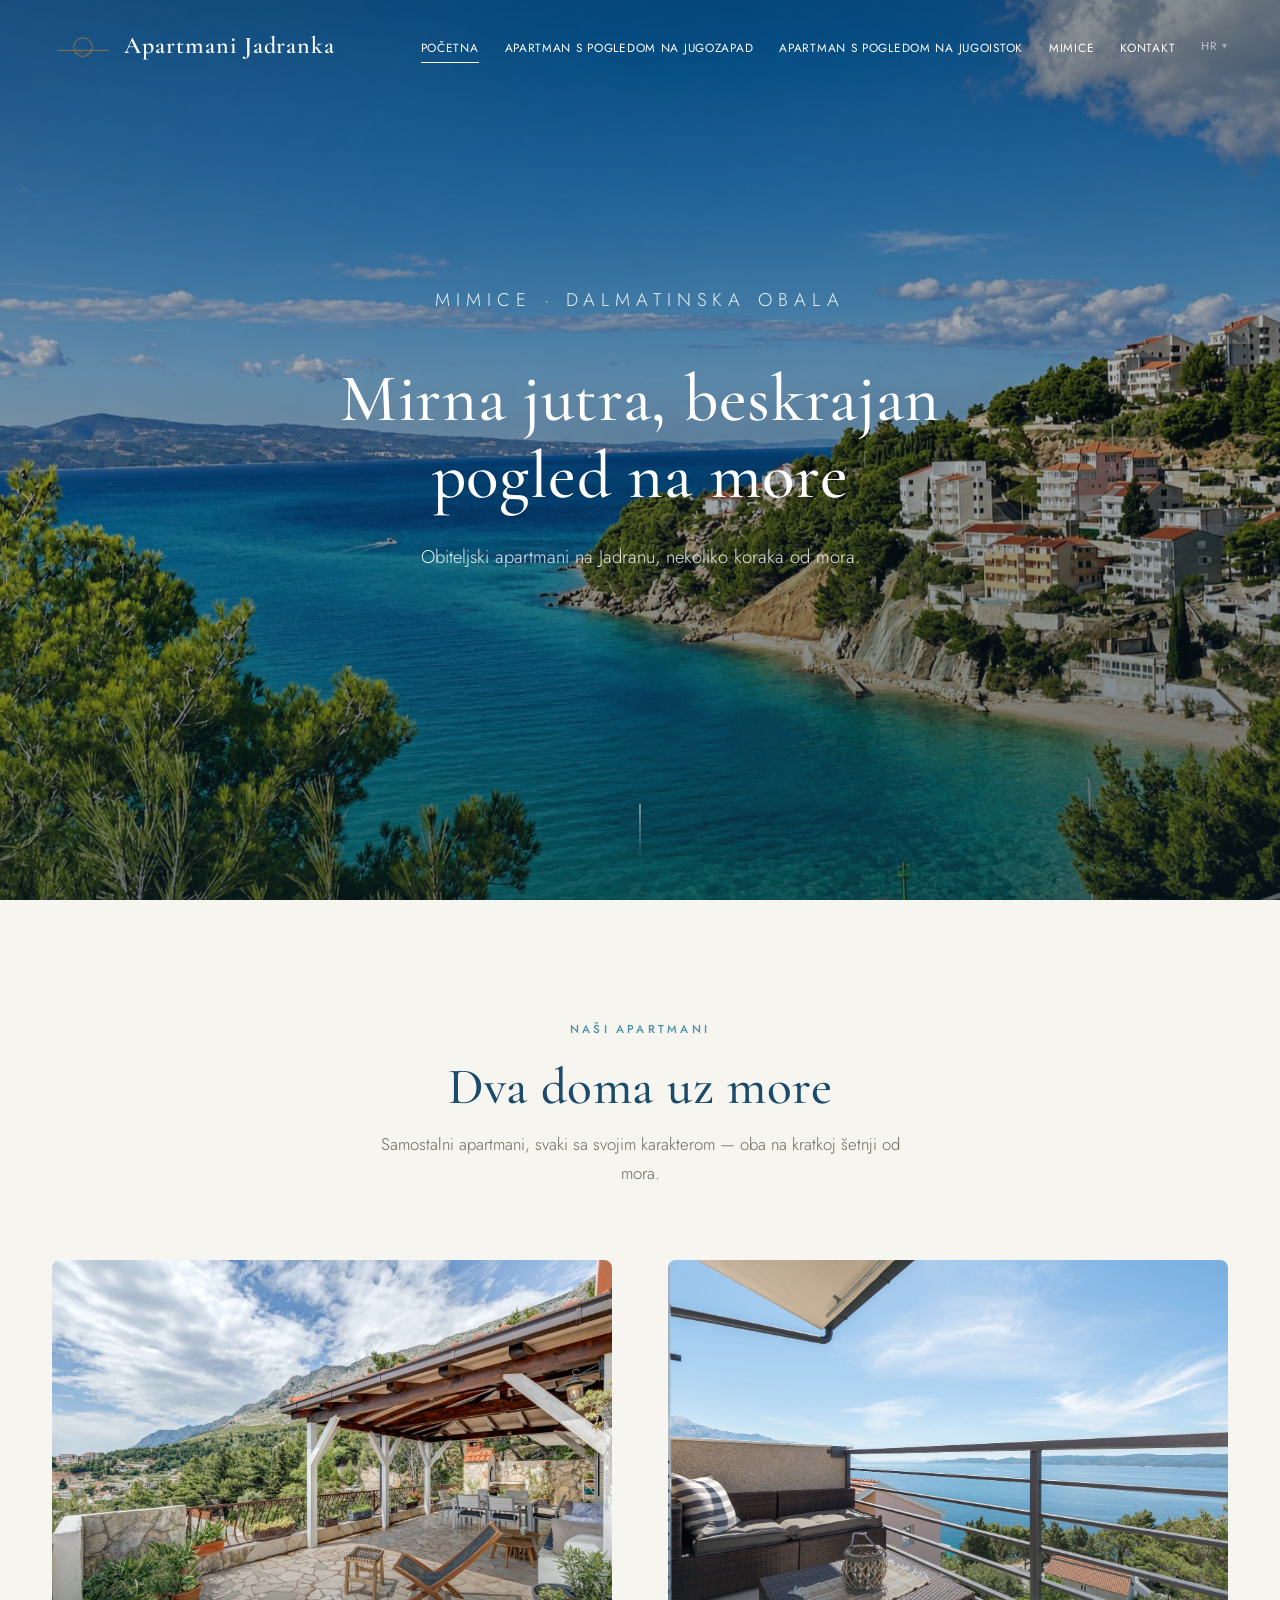
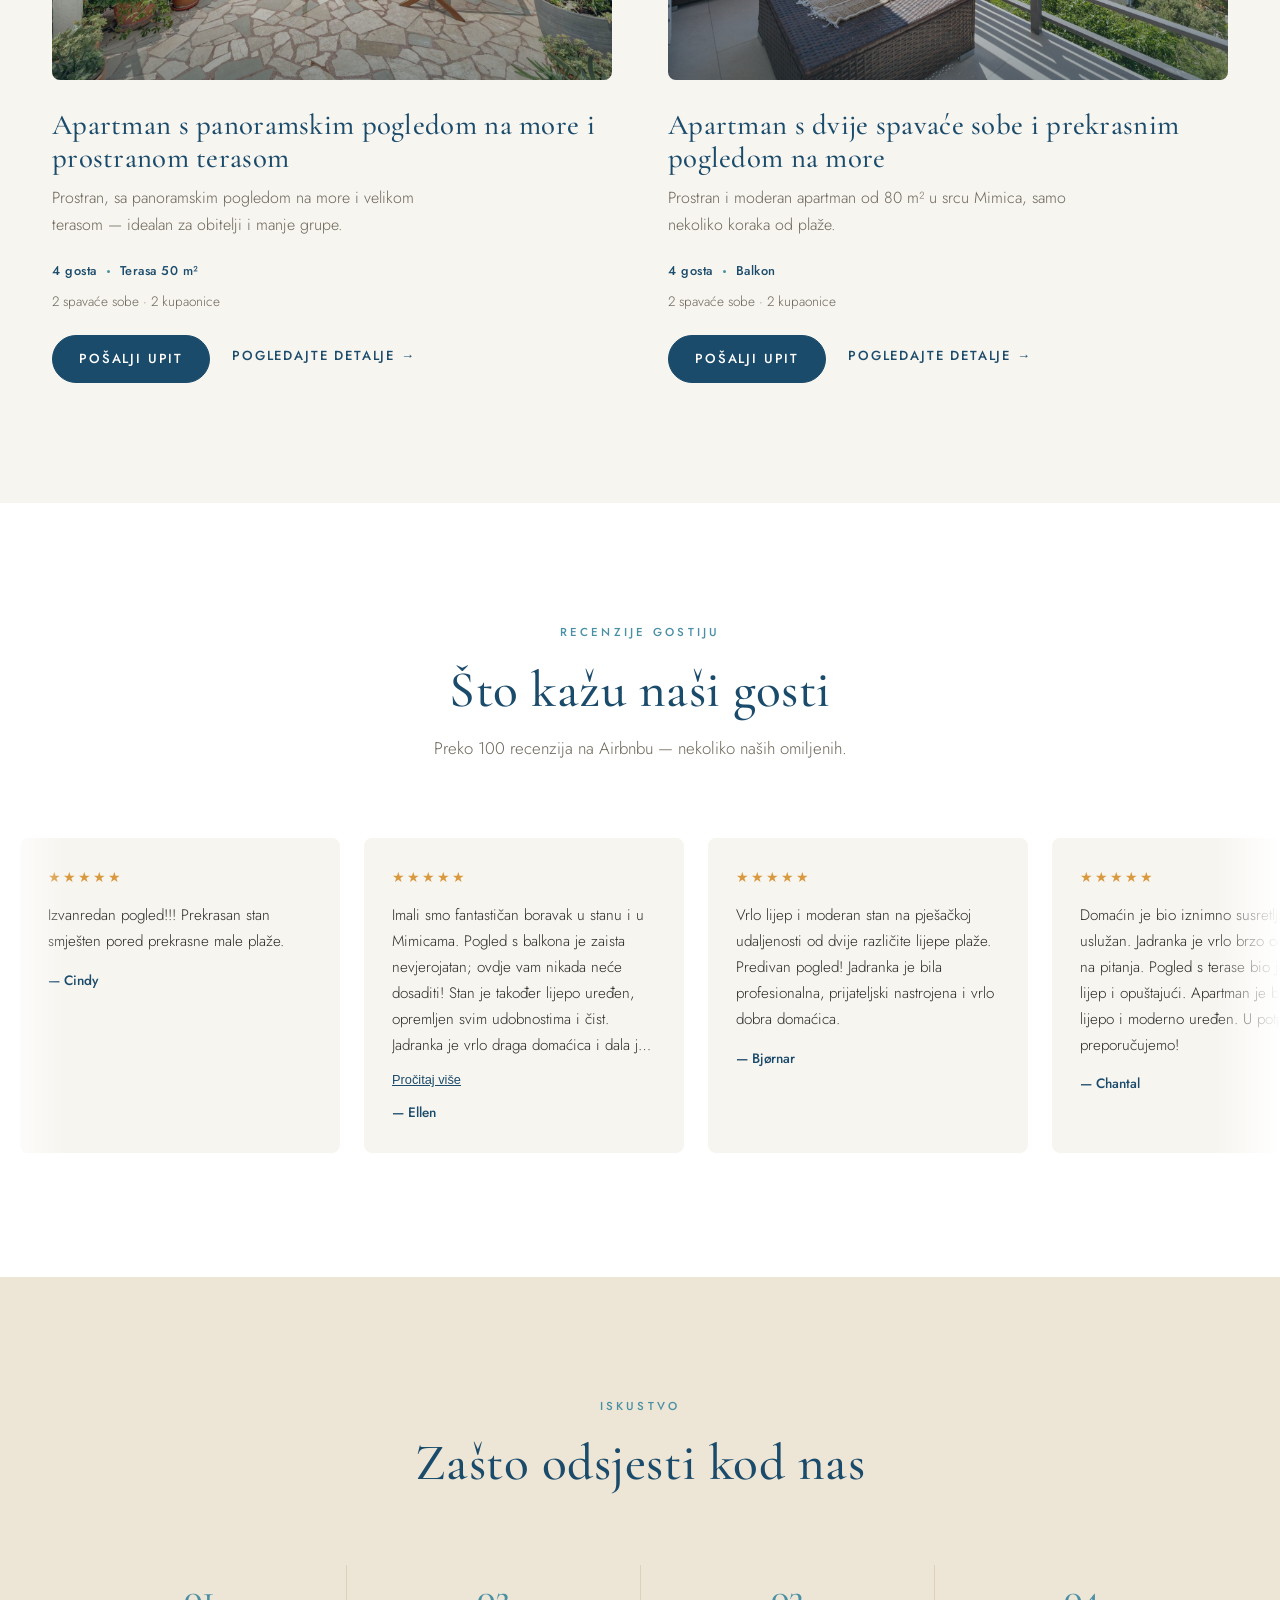
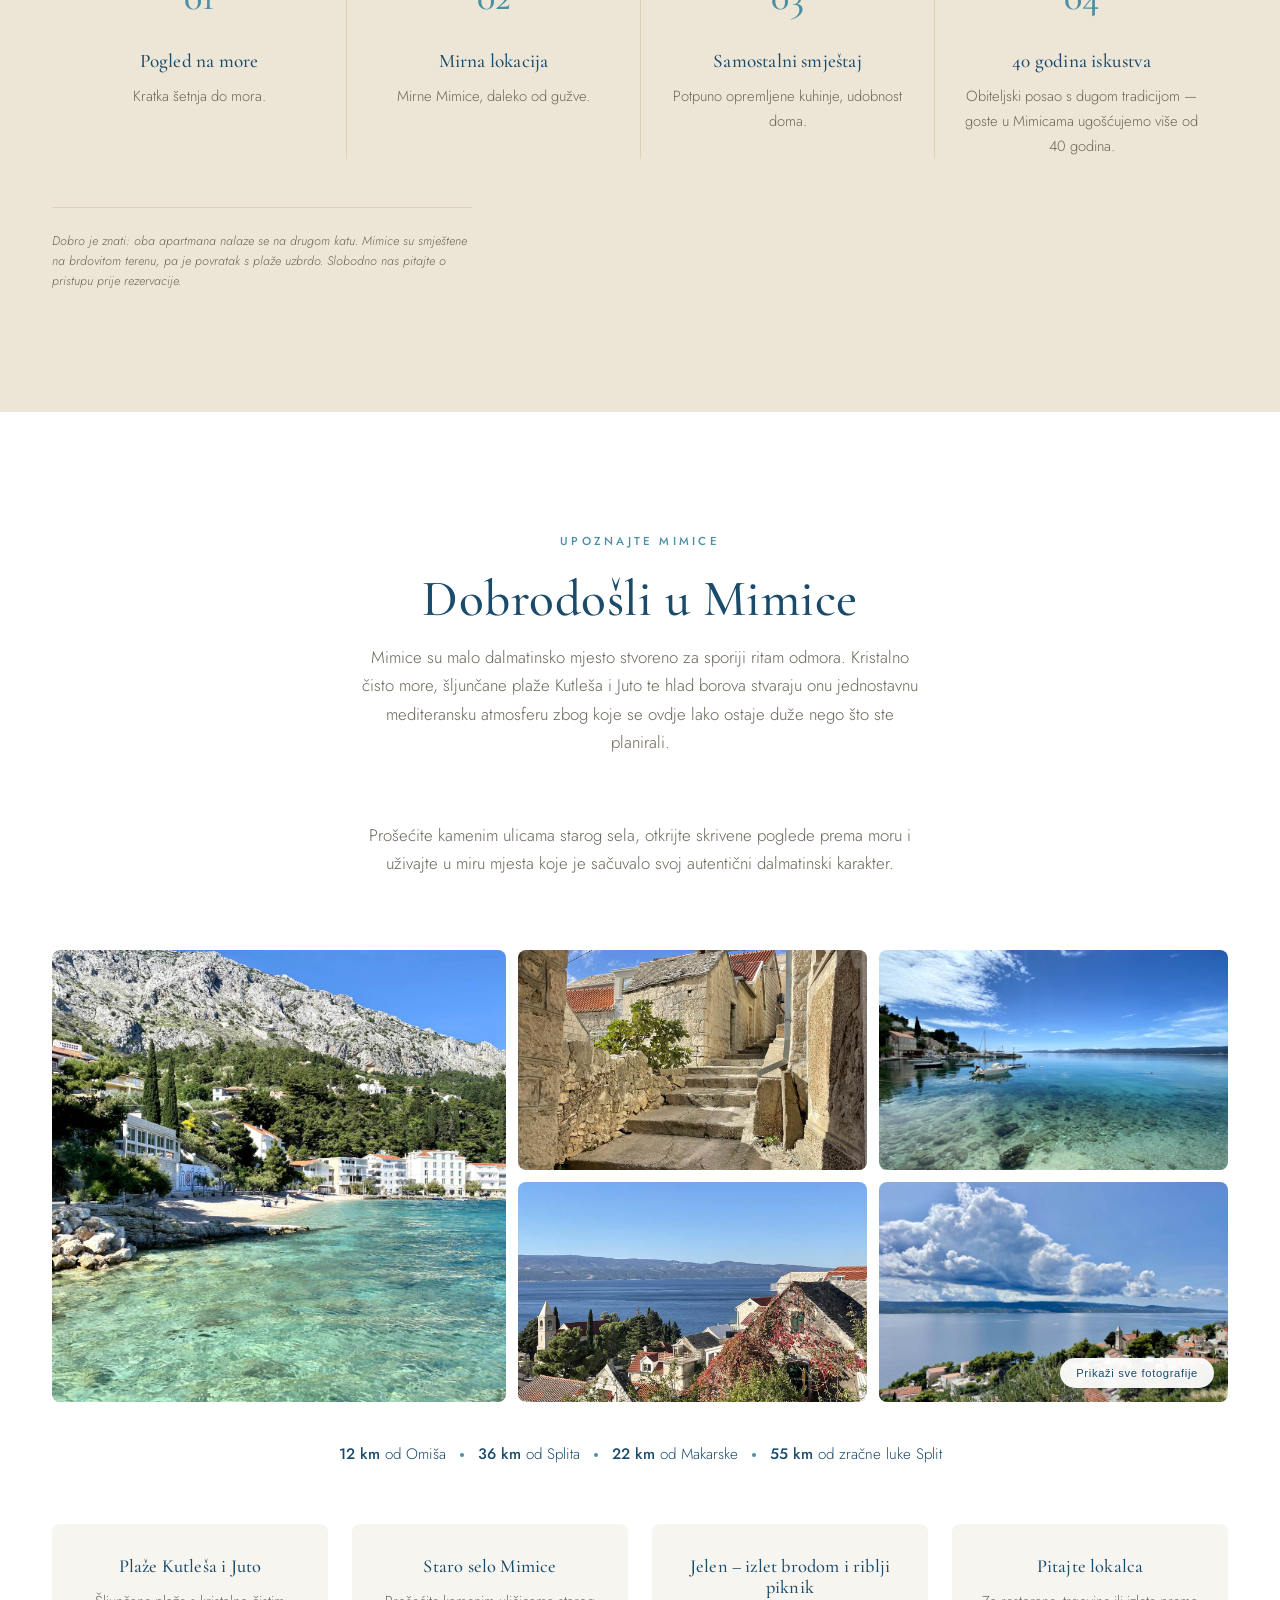
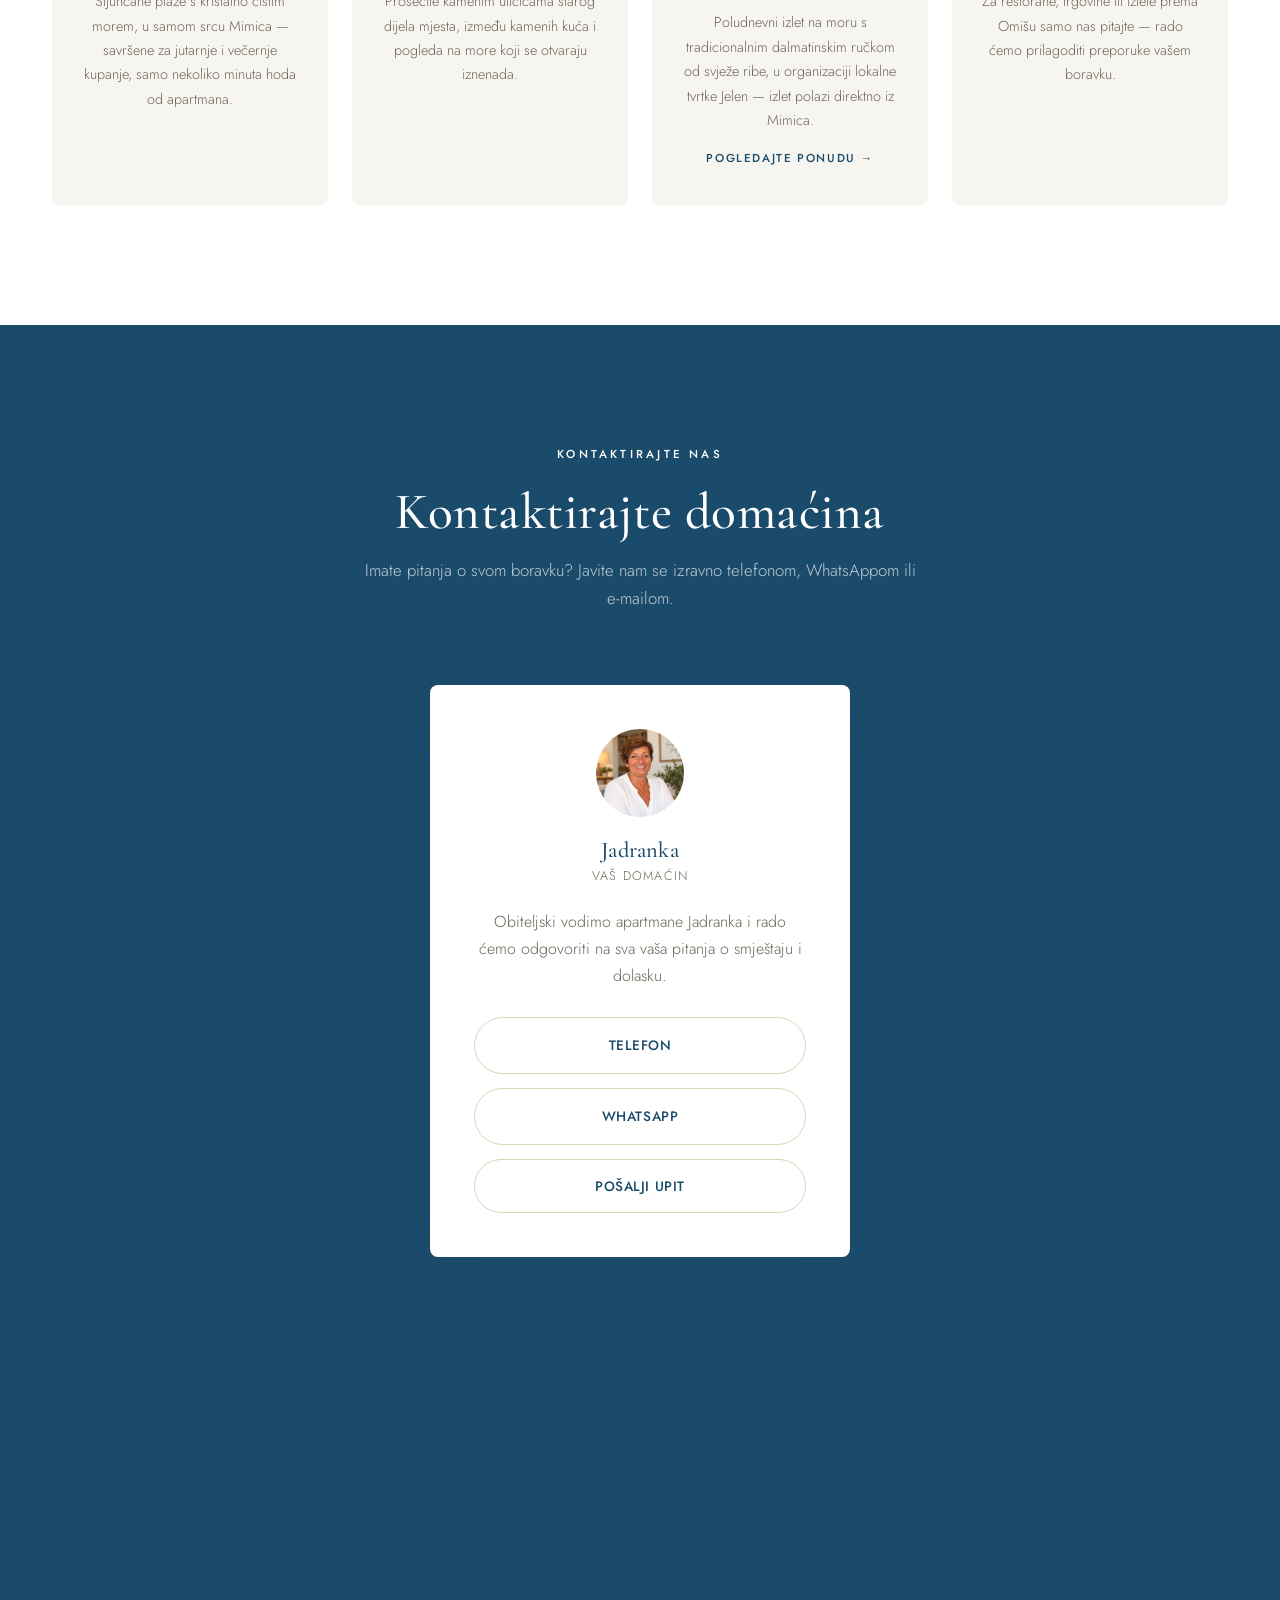
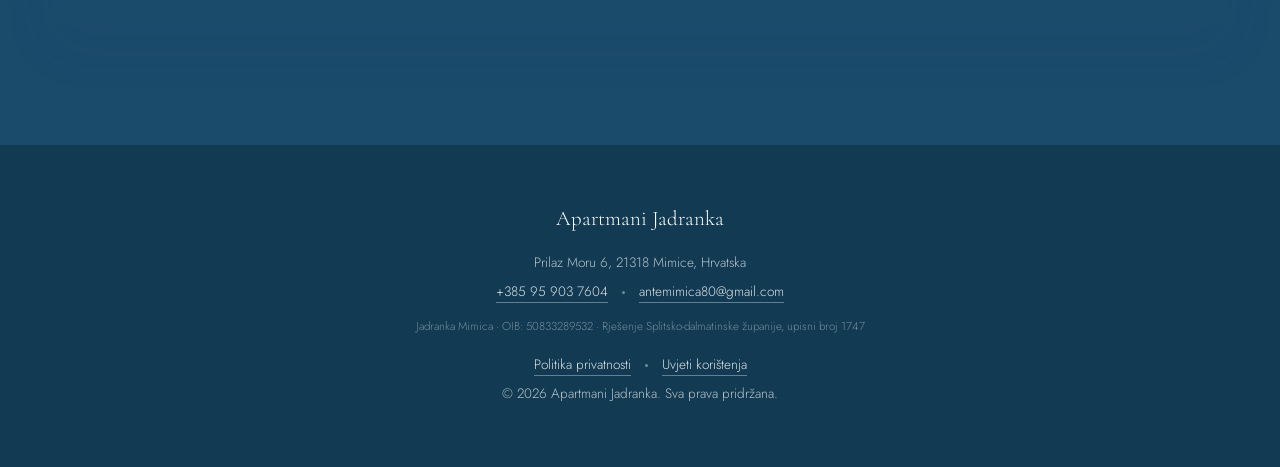
==== commit 817ecb7b: "Fix invisible favicon in Google Search results The favicon files were far too small — favicon.ico an" ====
--- a/index.html
+++ b/index.html
@@ -34,6 +34,8 @@
   <link rel="icon" href="images/favicon.ico" sizes="any">
   <link rel="icon" type="image/png" sizes="32x32" href="images/favicon-32x32.png">
   <link rel="icon" type="image/png" sizes="16x16" href="images/favicon-16x16.png">
+  <link rel="icon" type="image/png" sizes="48x48" href="images/favicon-48x48.png">
+  <link rel="icon" type="image/png" sizes="96x96" href="images/favicon-96x96.png">
   <link rel="apple-touch-icon" href="images/apple-touch-icon.png">
   <link rel="stylesheet" href="css/style.css?v=20260934">
   <script type="application/ld+json">
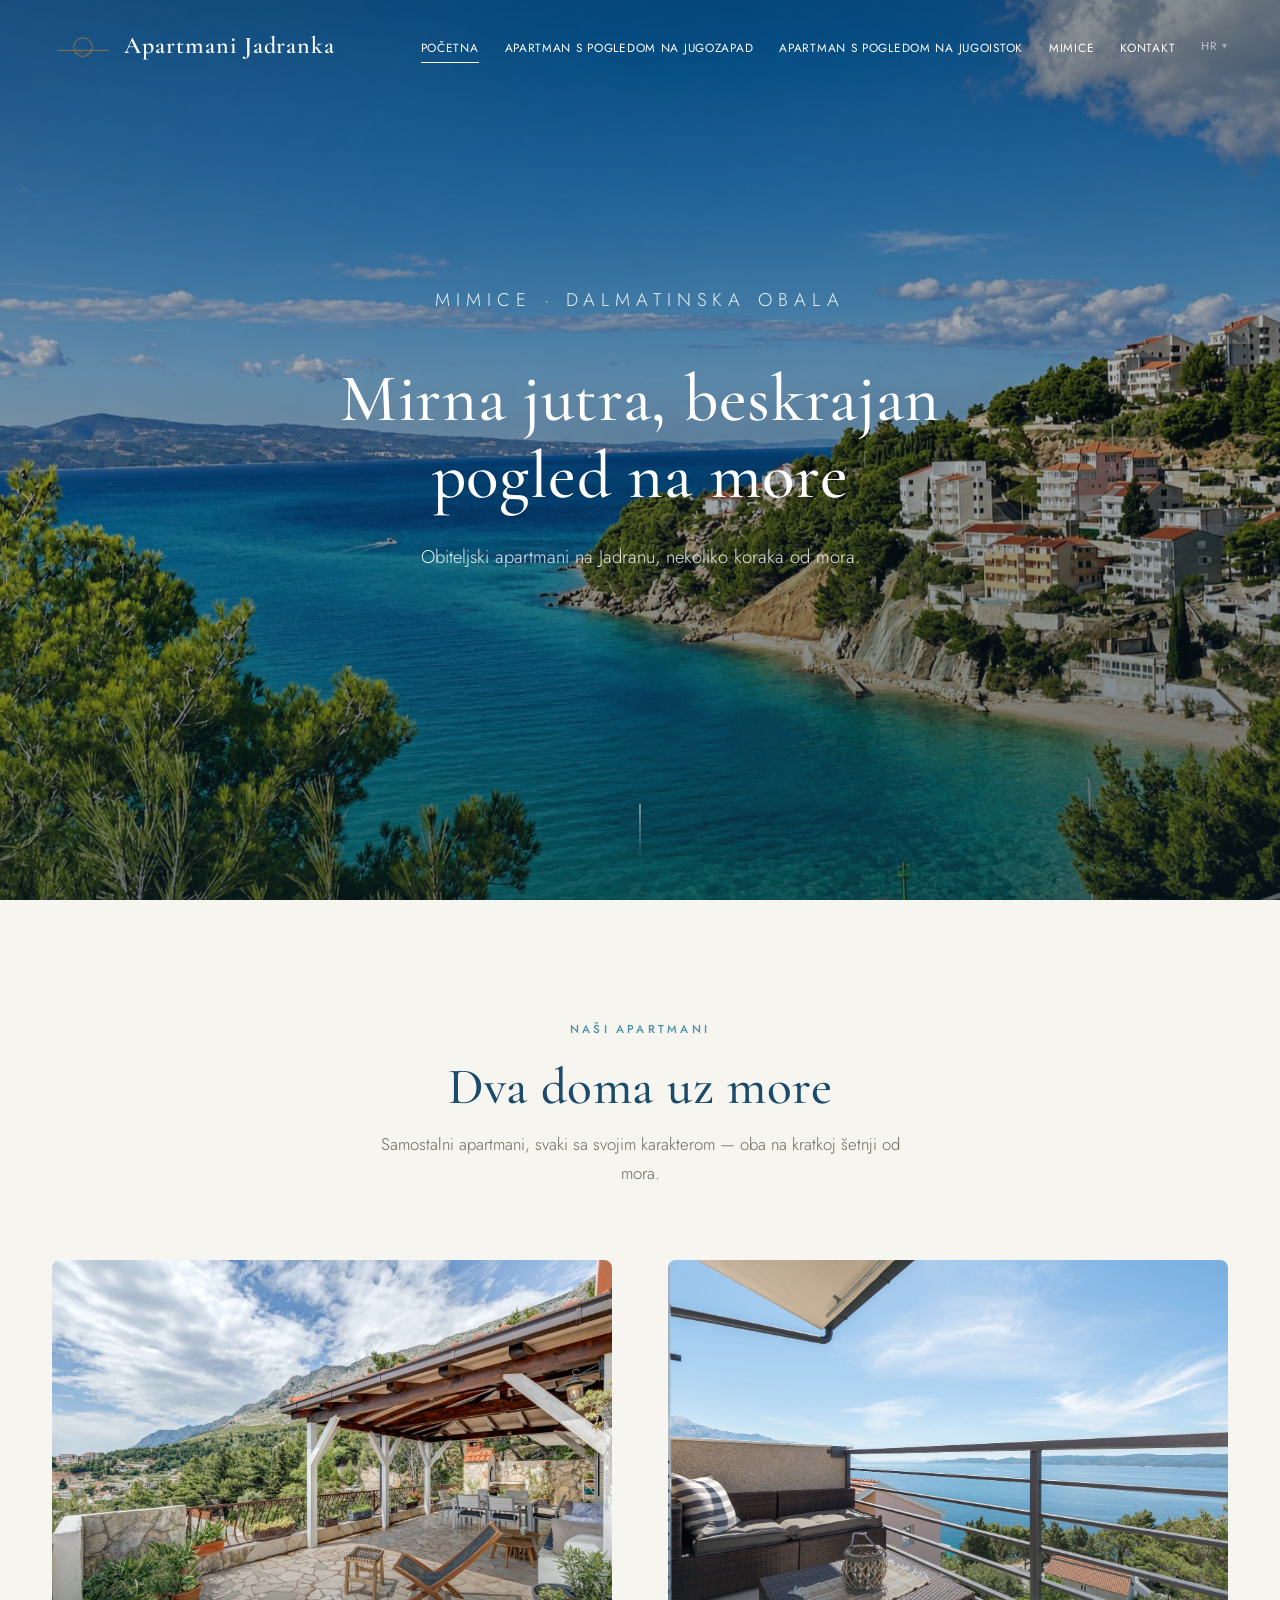
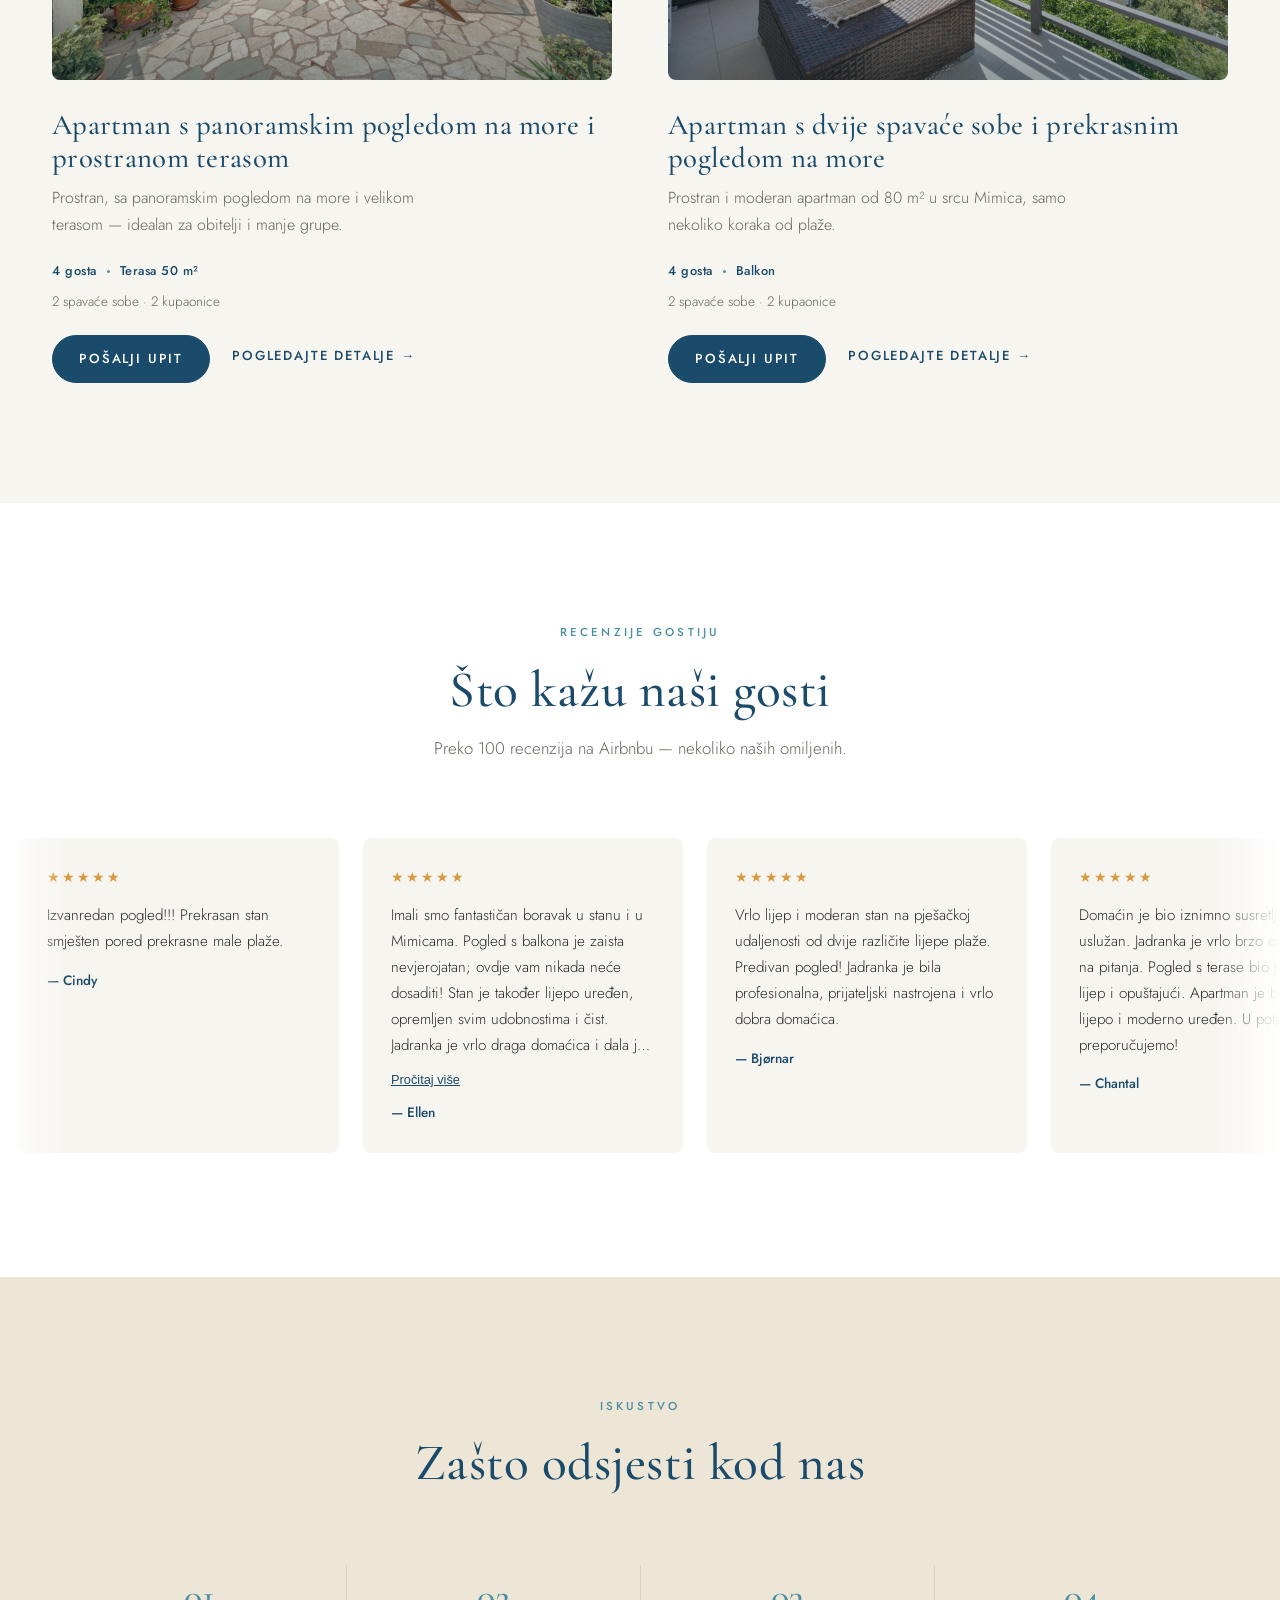
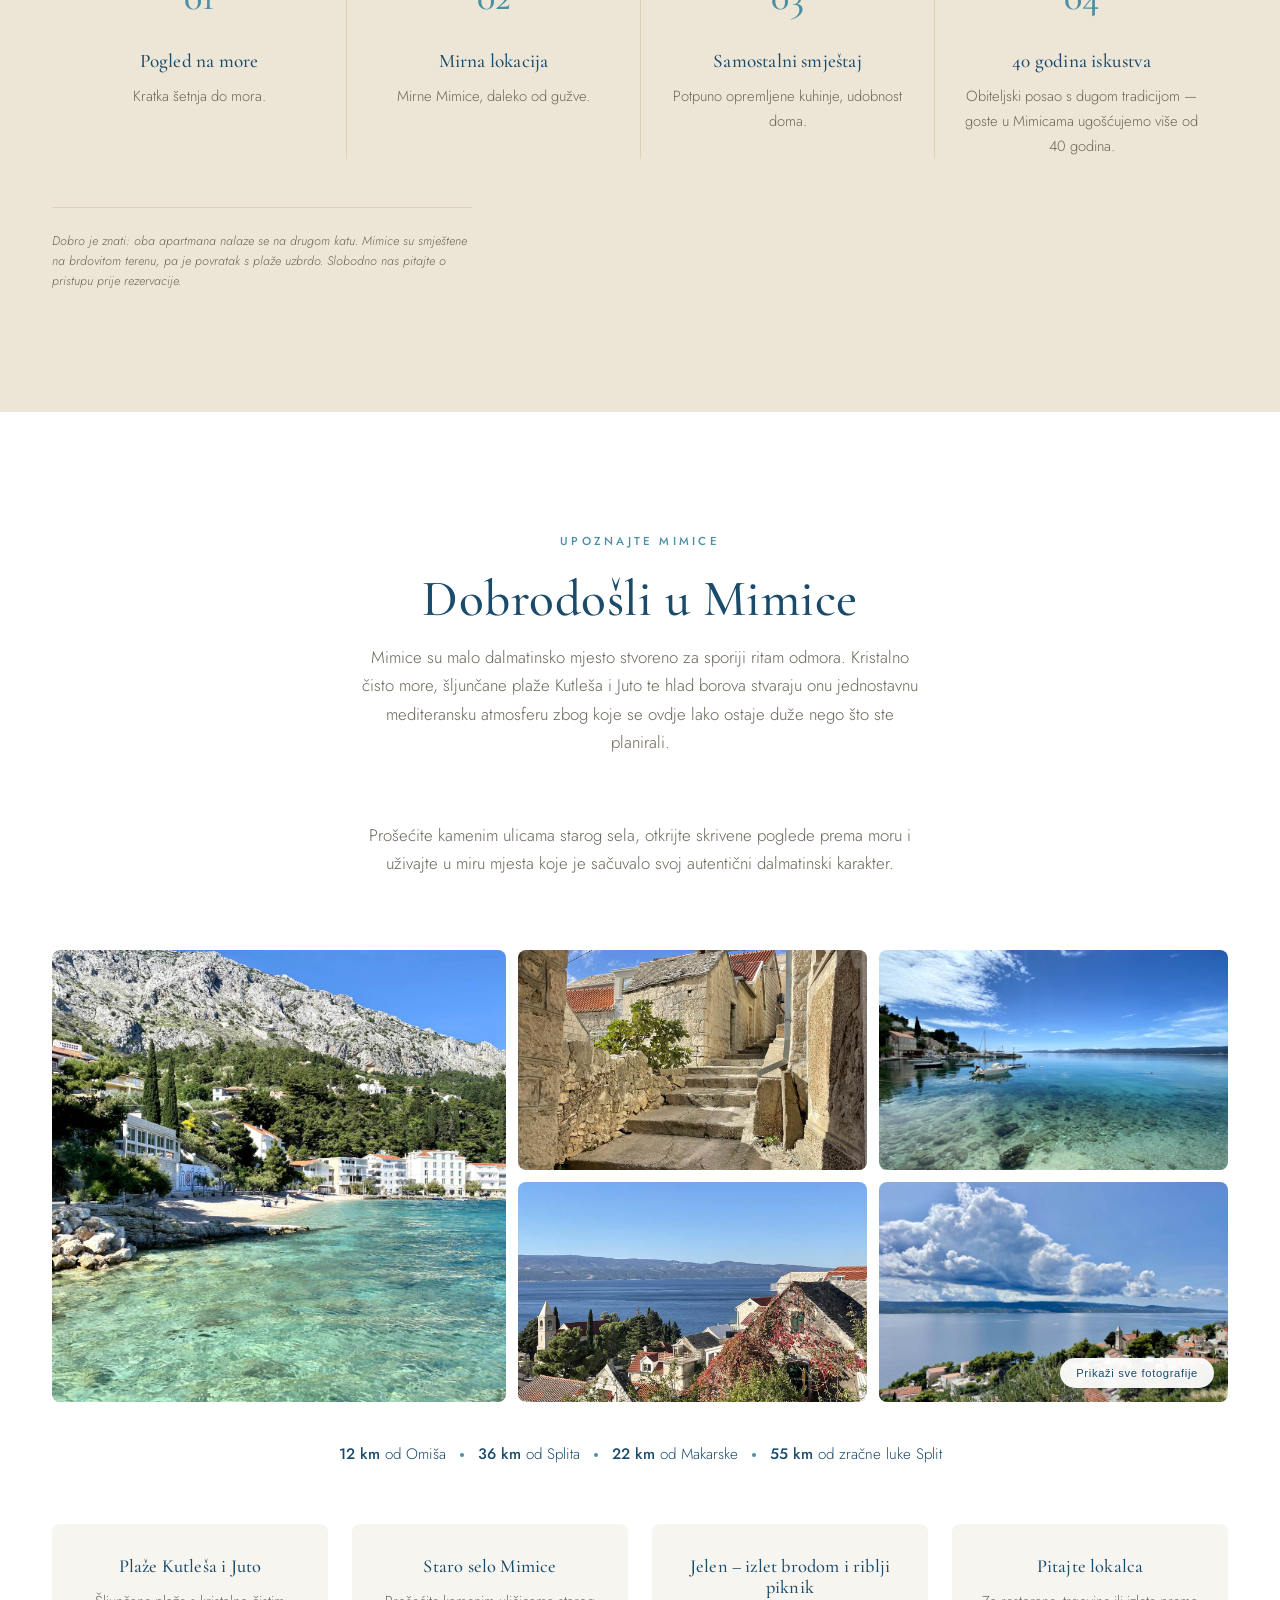
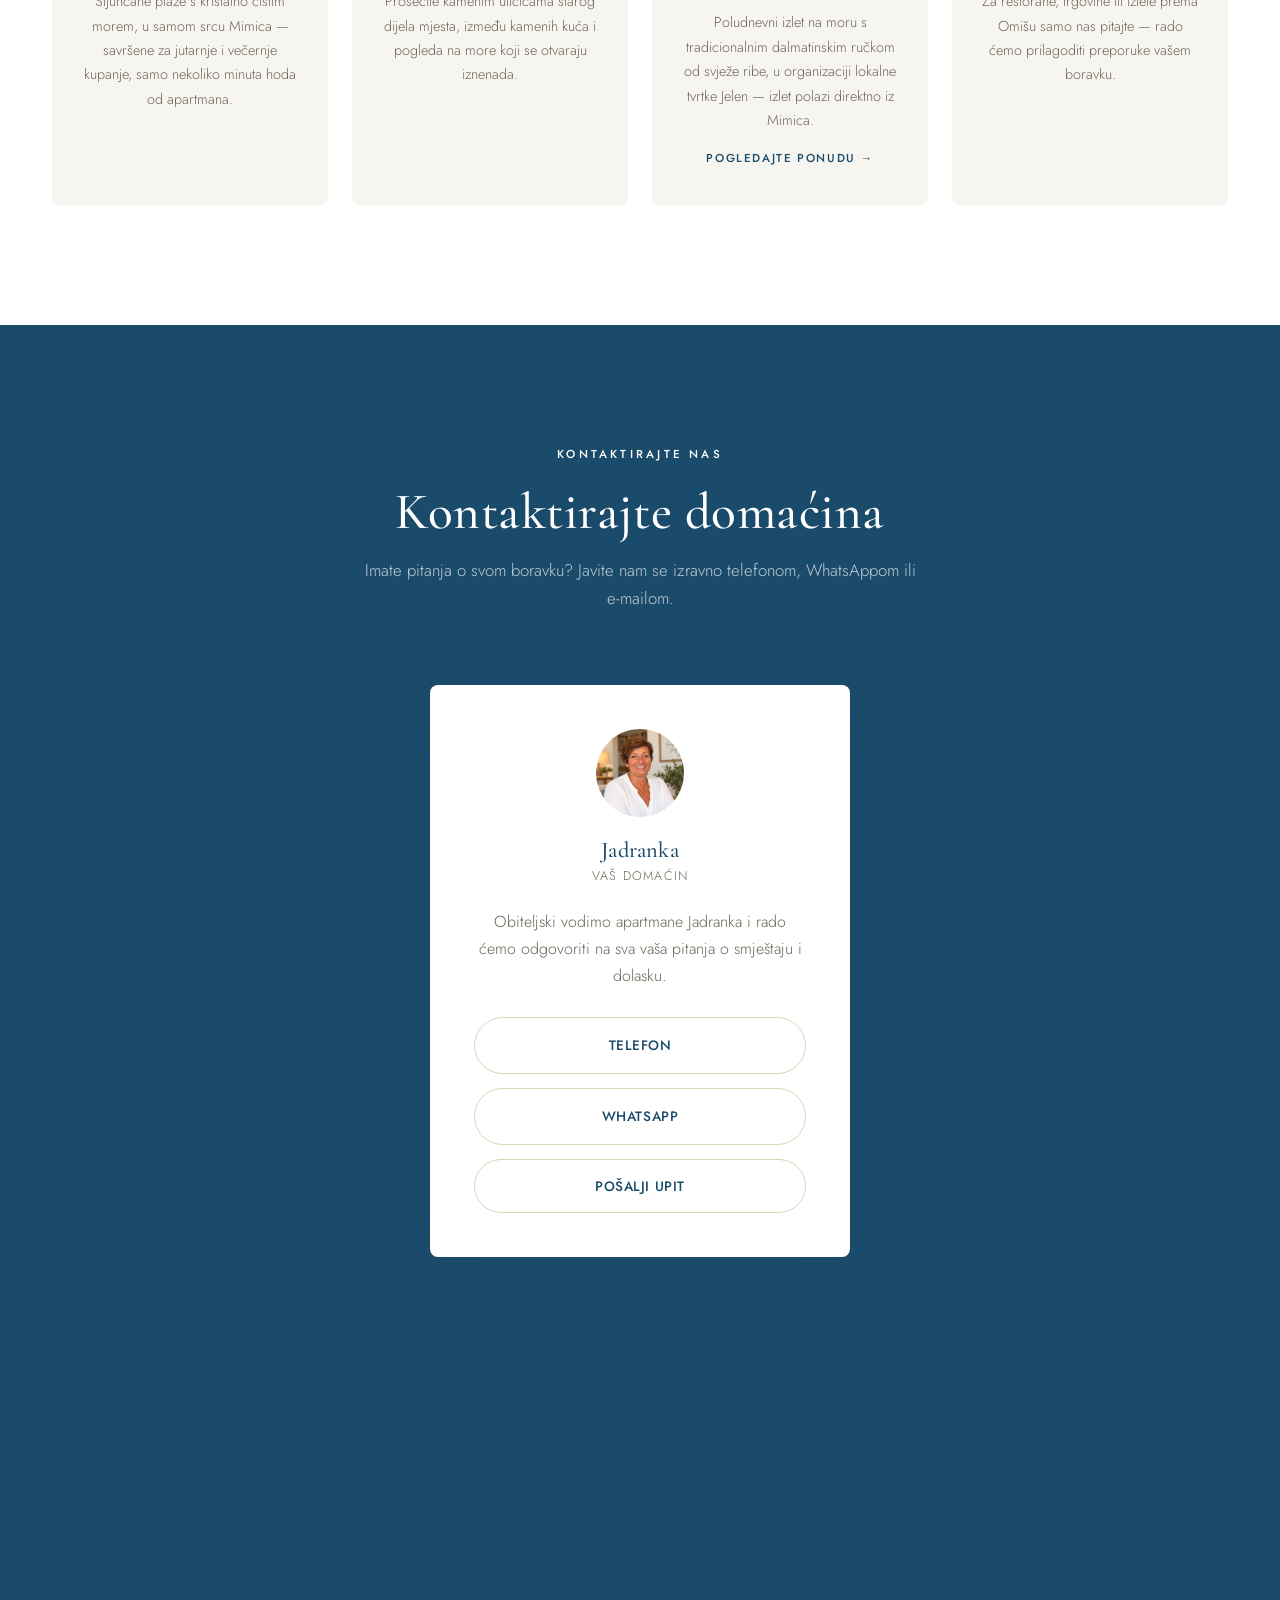
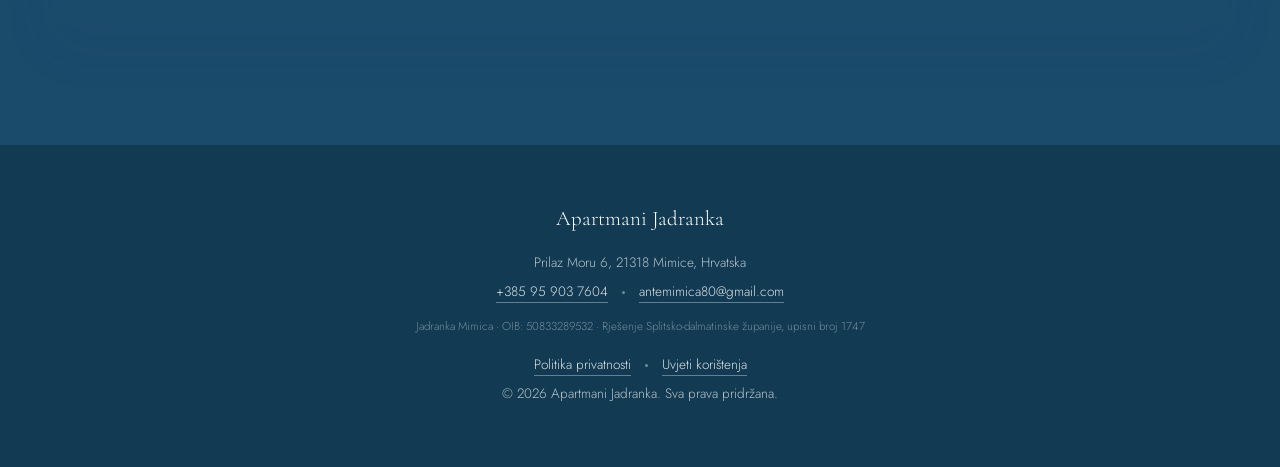
==== commit c4febf33: "Add Darya's guest review to the rotating reviews carousel Real Airbnb review, added to js/reviews.js" ====
--- a/index.html
+++ b/index.html
@@ -363,10 +363,10 @@
     </div>
   </footer>
 
-  <script src="js/i18n.js?v=20260937"></script>
+  <script src="js/i18n.js?v=20260938"></script>
   <script src="js/main.js?v=20260927"></script>
   <script src="js/gallery.js?v=20260911"></script>
-  <script src="js/reviews.js?v=20260911"></script>
+  <script src="js/reviews.js?v=20260912"></script>
   <script>document.getElementById('year').textContent = new Date().getFullYear();</script>
 </body>
 </html>
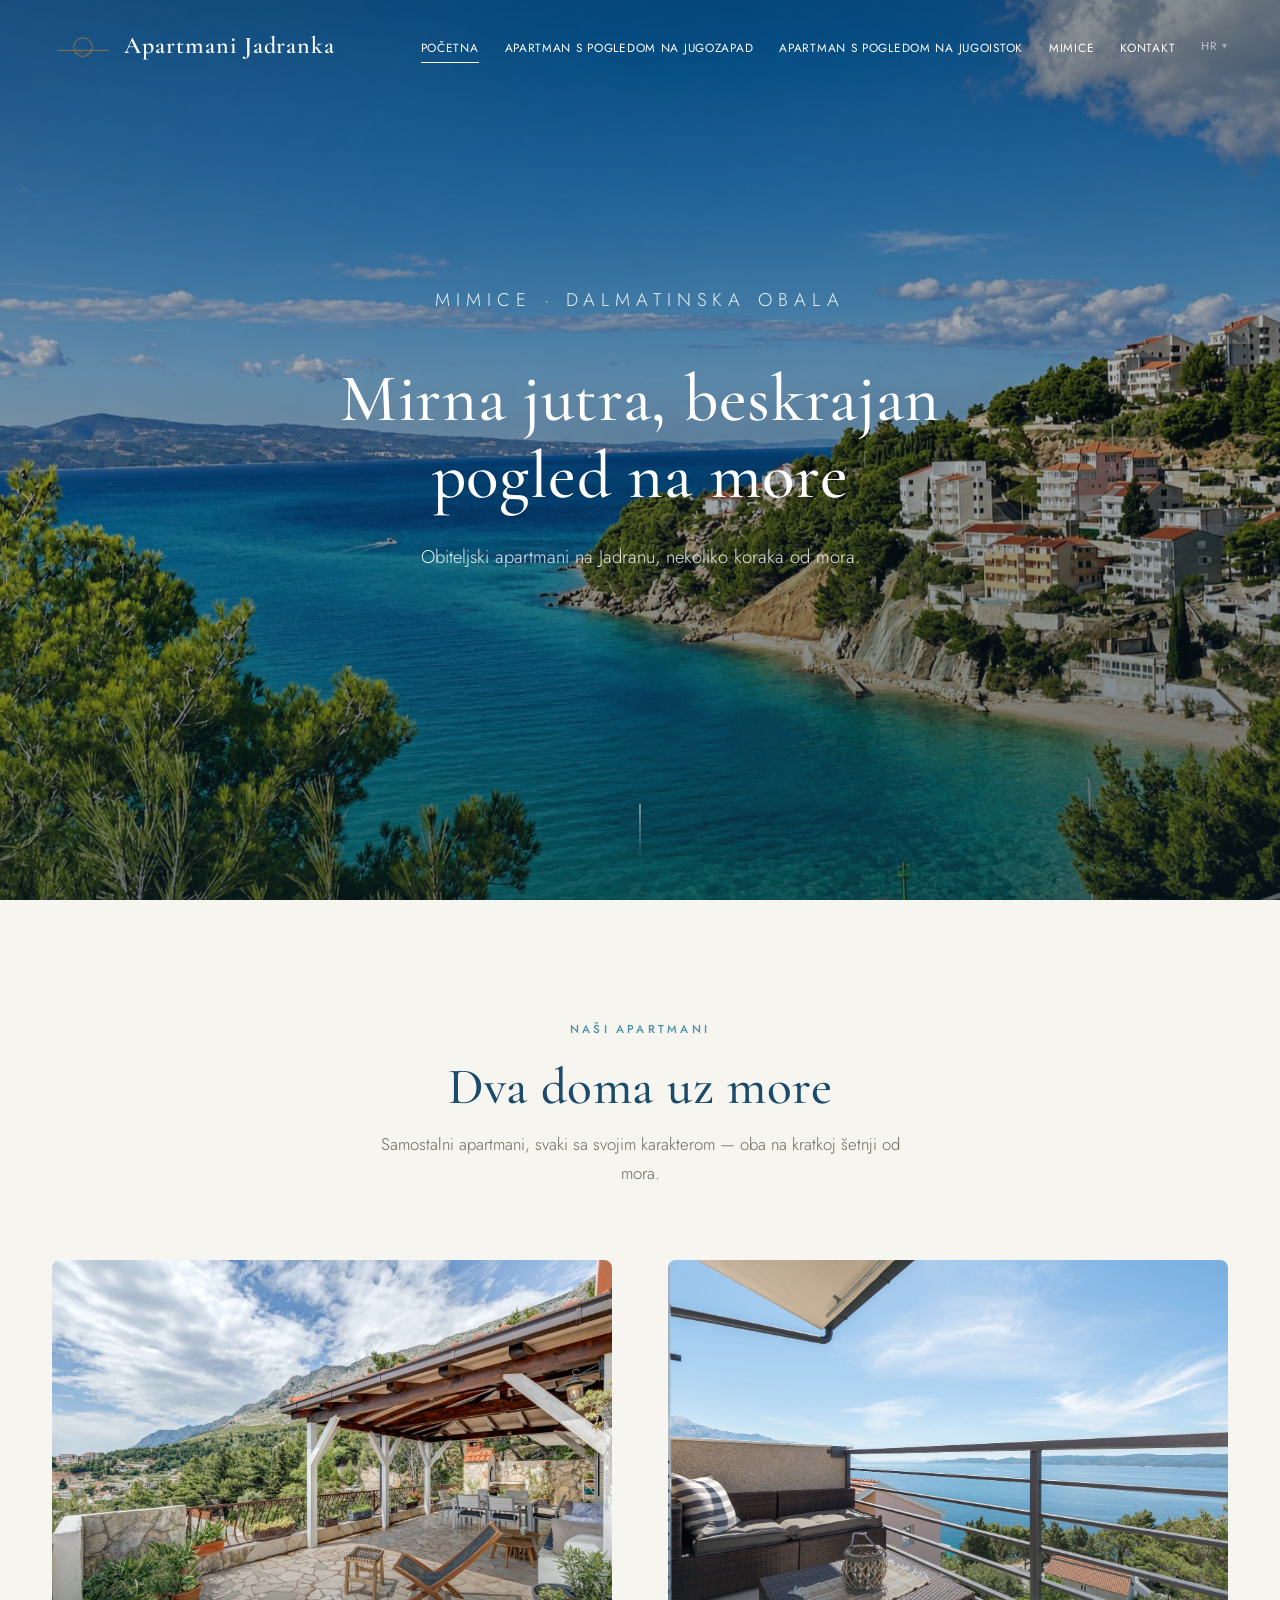
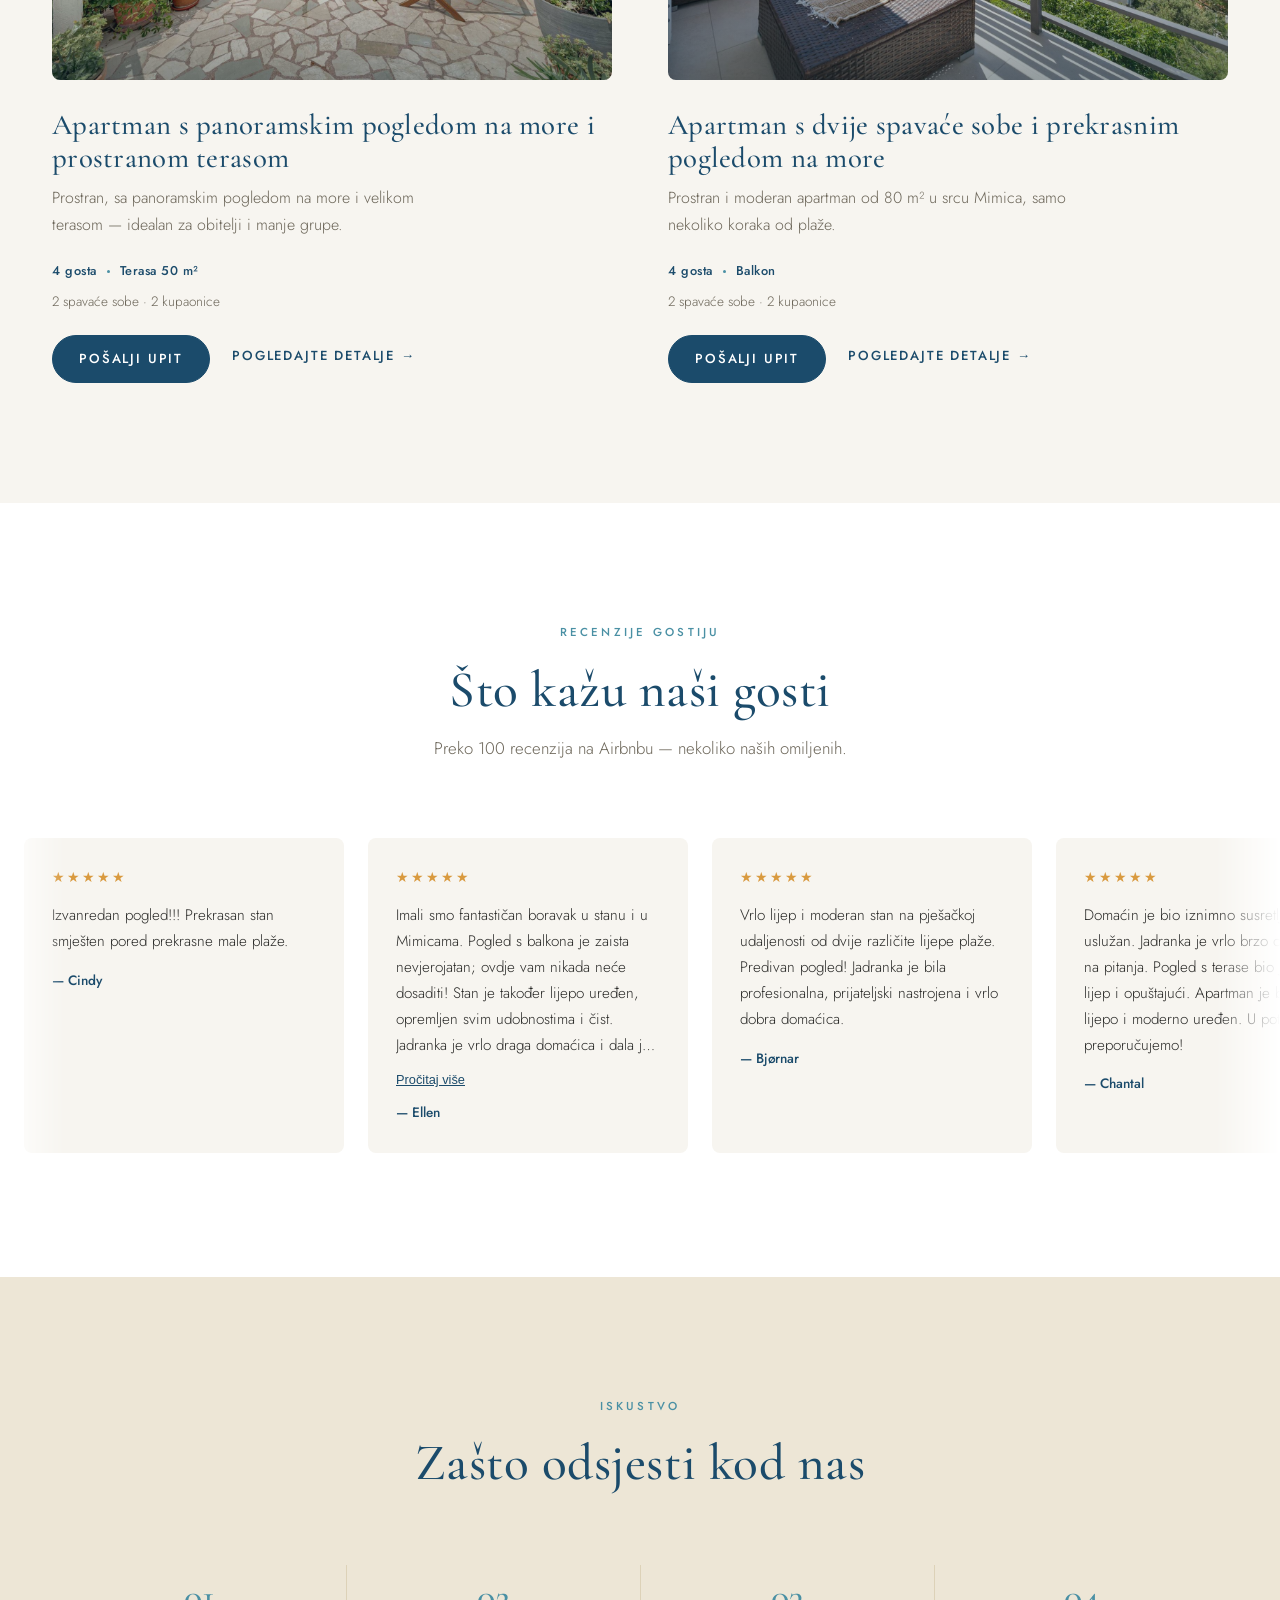
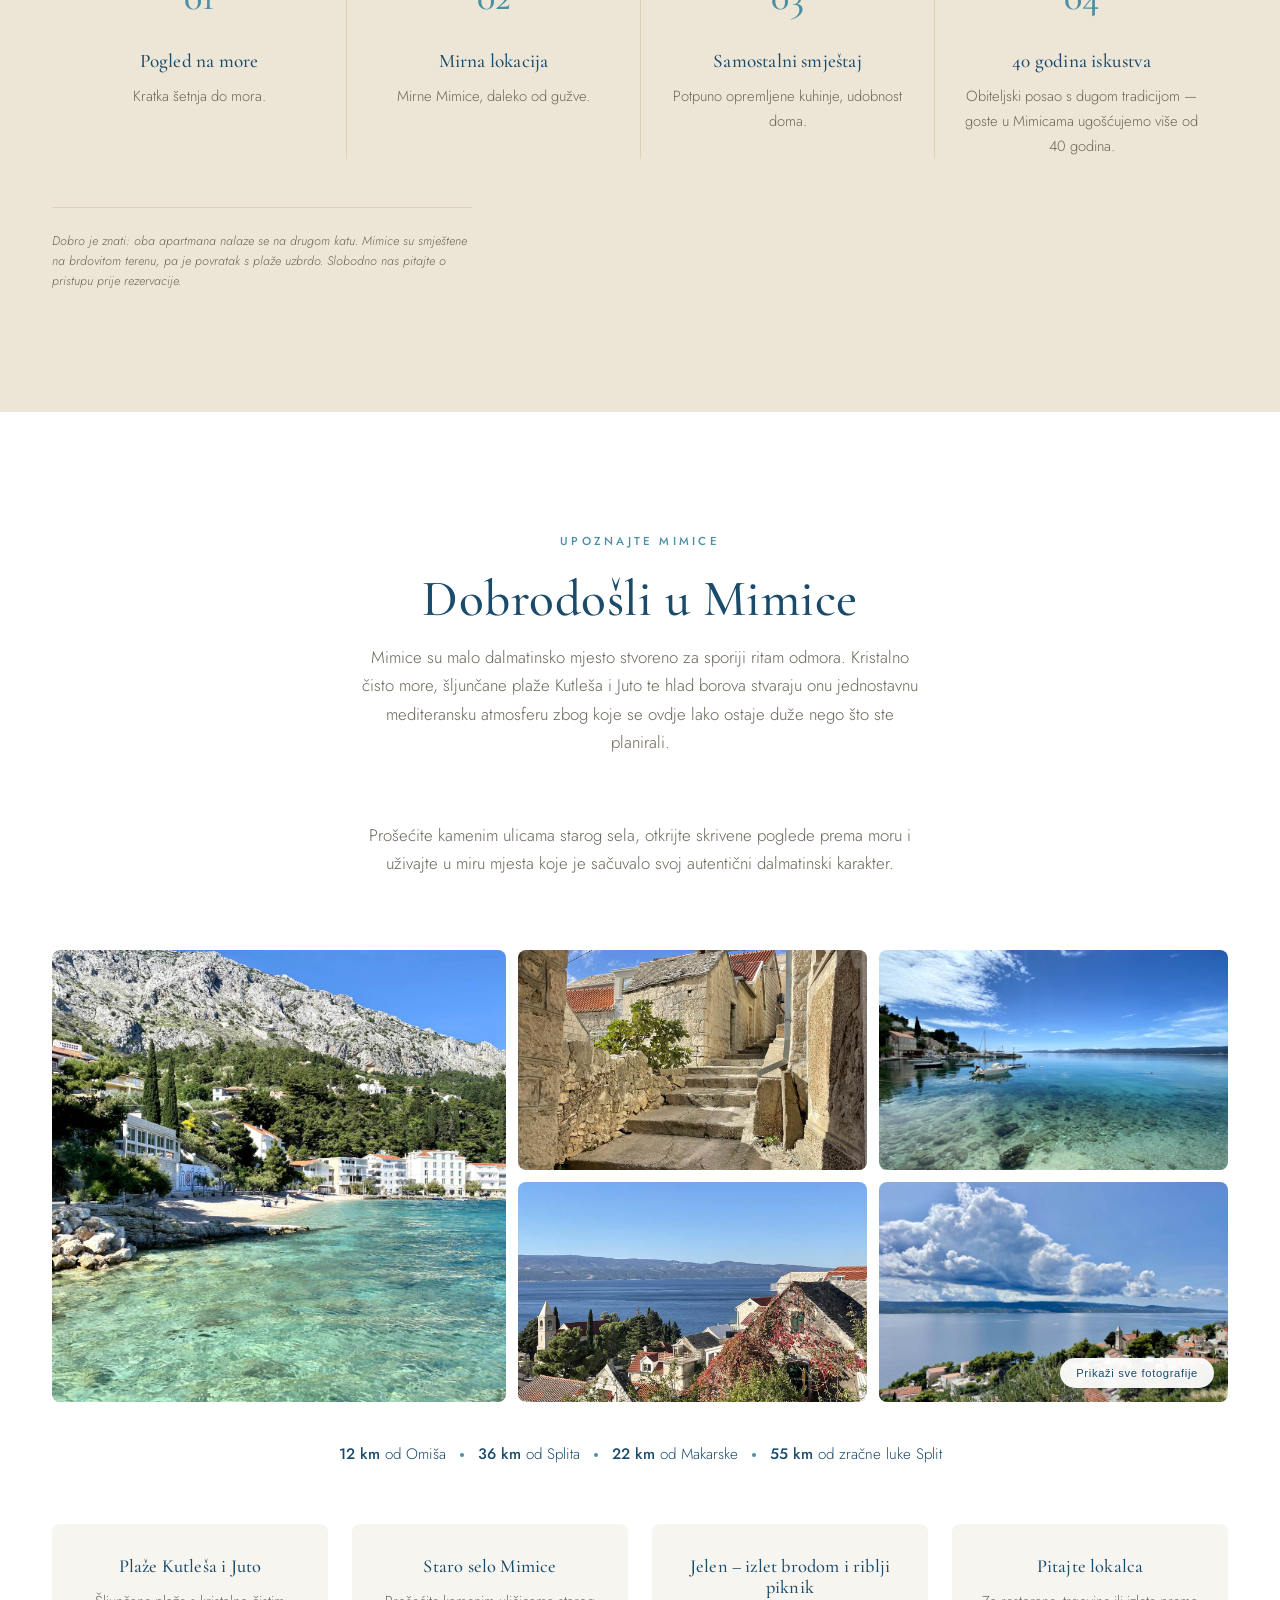
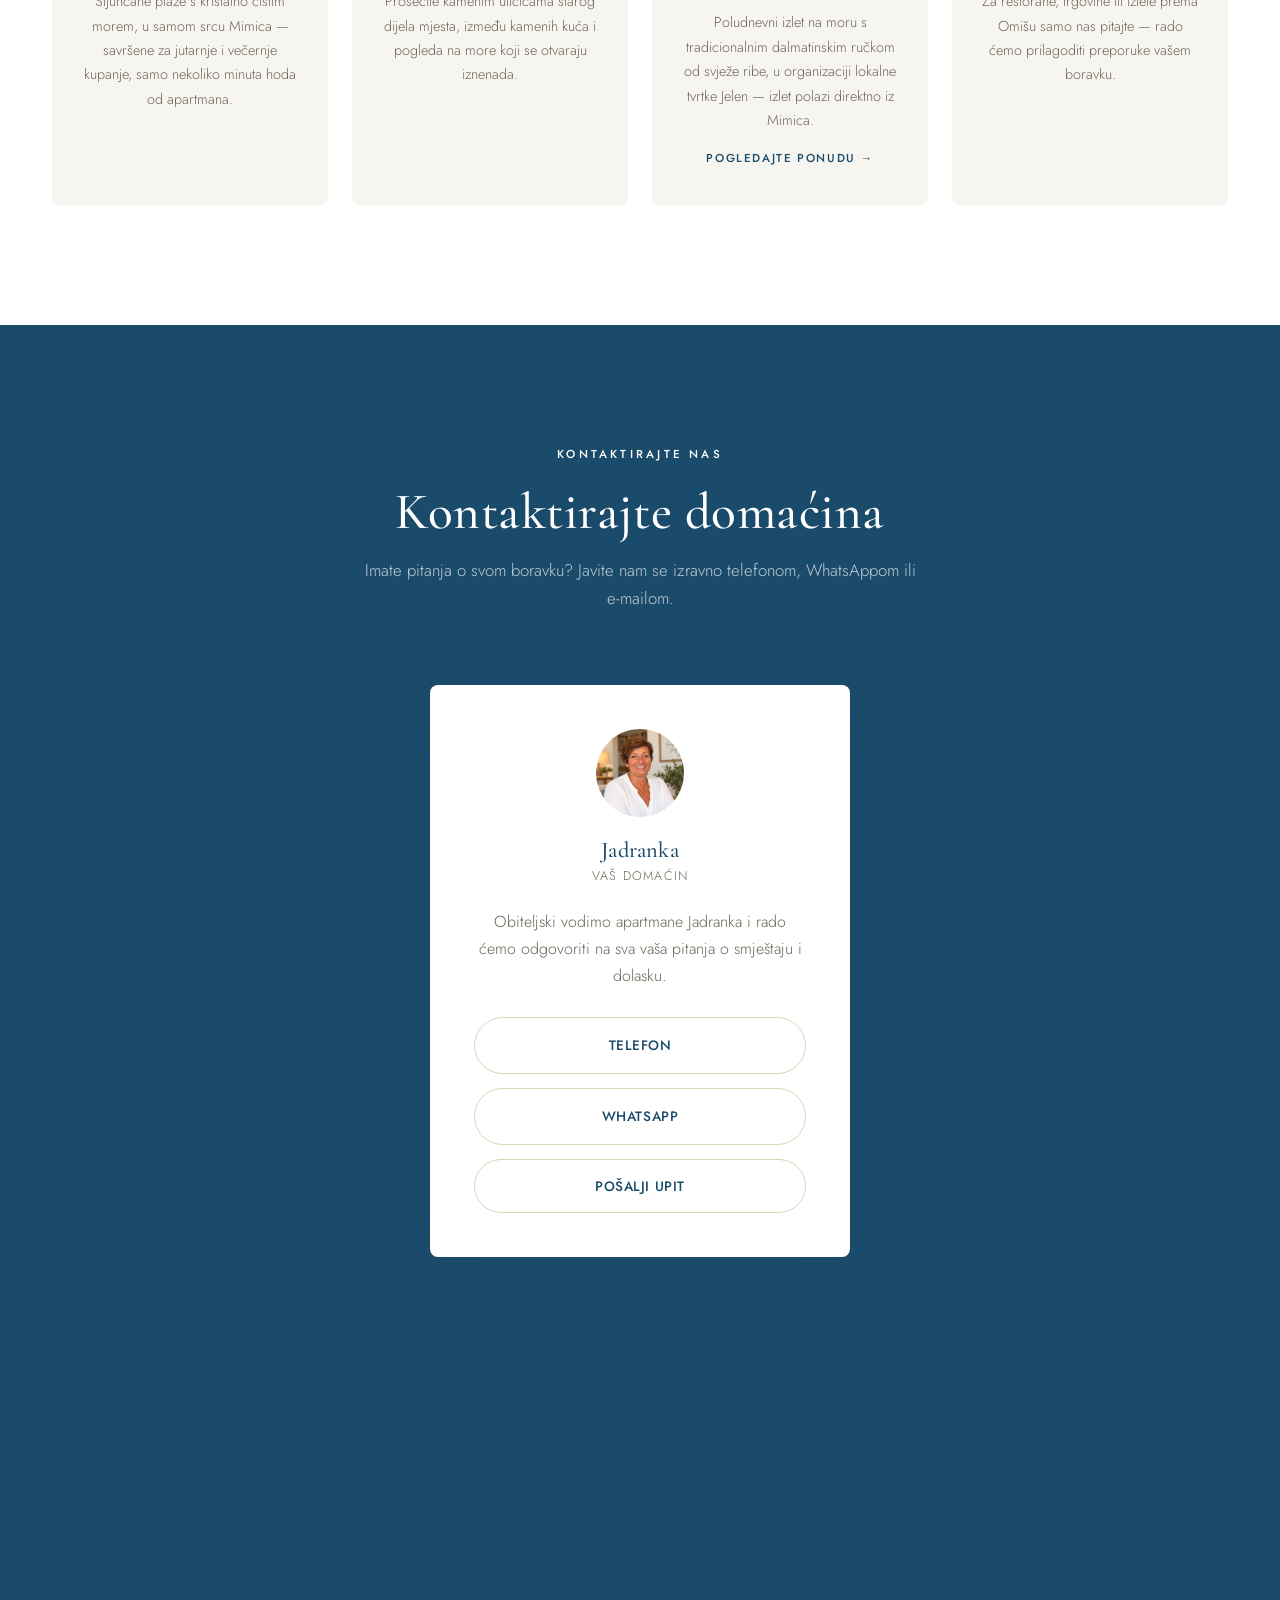
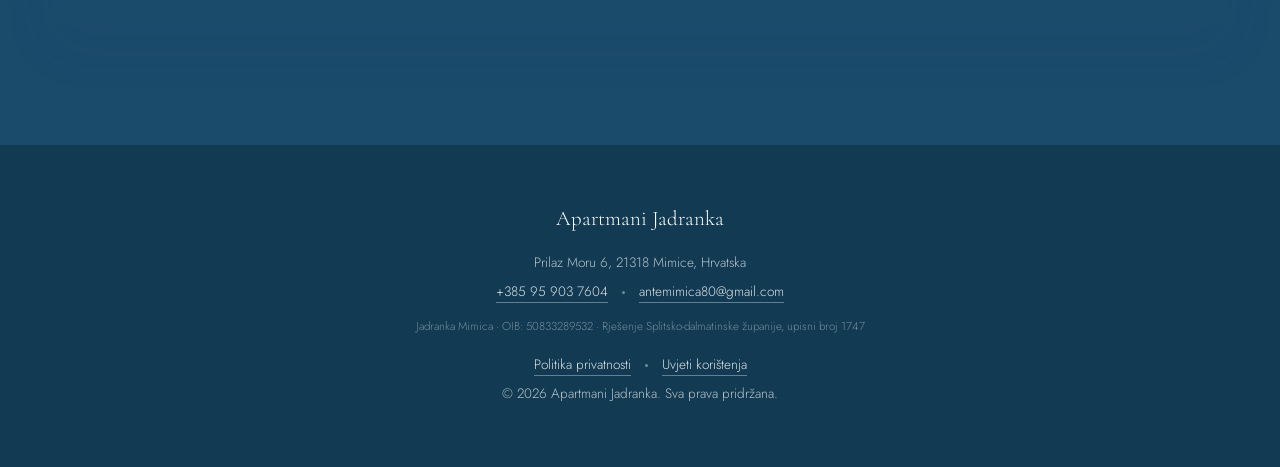
==== commit fefbda57: "Fix review "Read more" modal being unreadable/unclosable on mobile .modal-dialog had no max-height o" ====
--- a/index.html
+++ b/index.html
@@ -37,7 +37,7 @@
   <link rel="icon" type="image/png" sizes="48x48" href="images/favicon-48x48.png">
   <link rel="icon" type="image/png" sizes="96x96" href="images/favicon-96x96.png">
   <link rel="apple-touch-icon" href="images/apple-touch-icon.png">
-  <link rel="stylesheet" href="css/style.css?v=20260934">
+  <link rel="stylesheet" href="css/style.css?v=20260935">
   <script type="application/ld+json">
   {
     "@context": "https://schema.org",
--- a/css/style.css
+++ b/css/style.css
@@ -1730,7 +1730,15 @@
   padding: 44px;
   max-width: 460px;
   width: 100%;
+  max-height: 85vh;
+  display: flex;
+  flex-direction: column;
   box-shadow: var(--shadow-soft);
+}
+
+.modal-scroll {
+  overflow-y: auto;
+  min-height: 0;
 }
 
 .modal-dialog h3 {
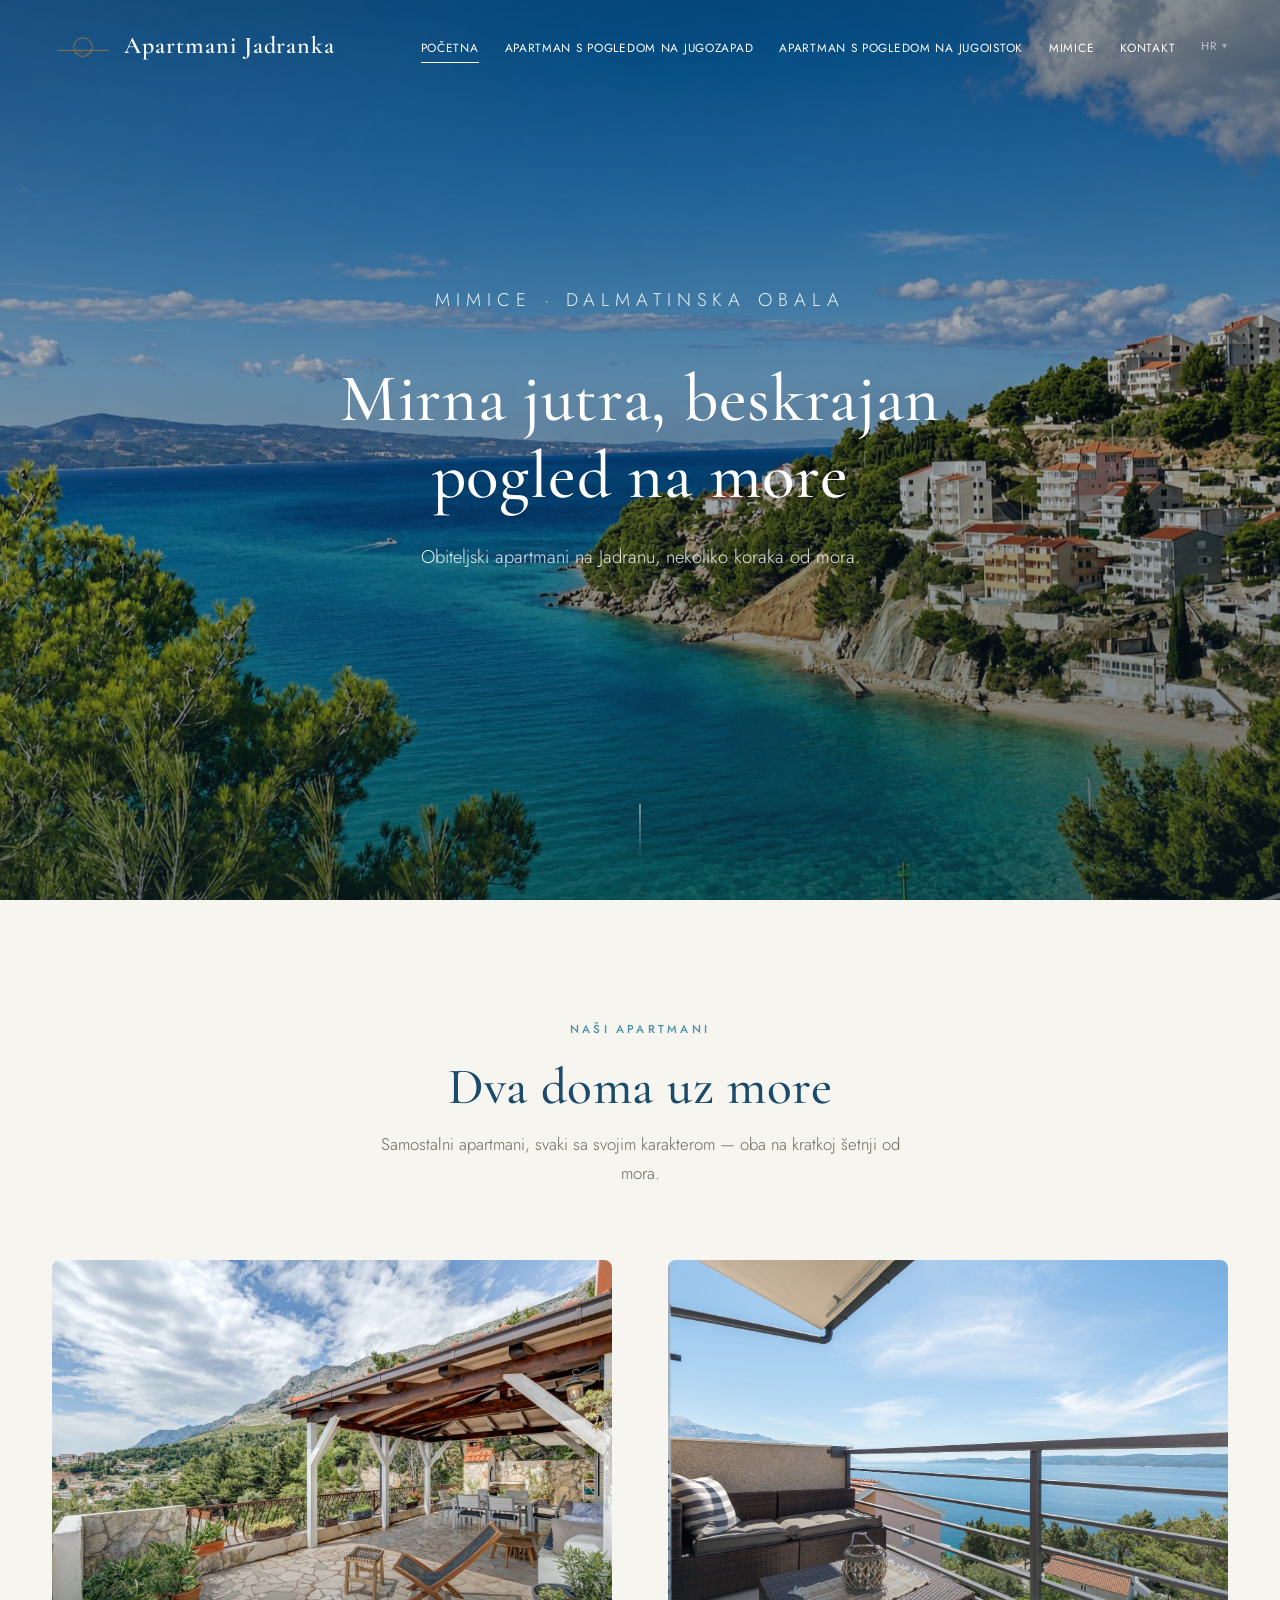
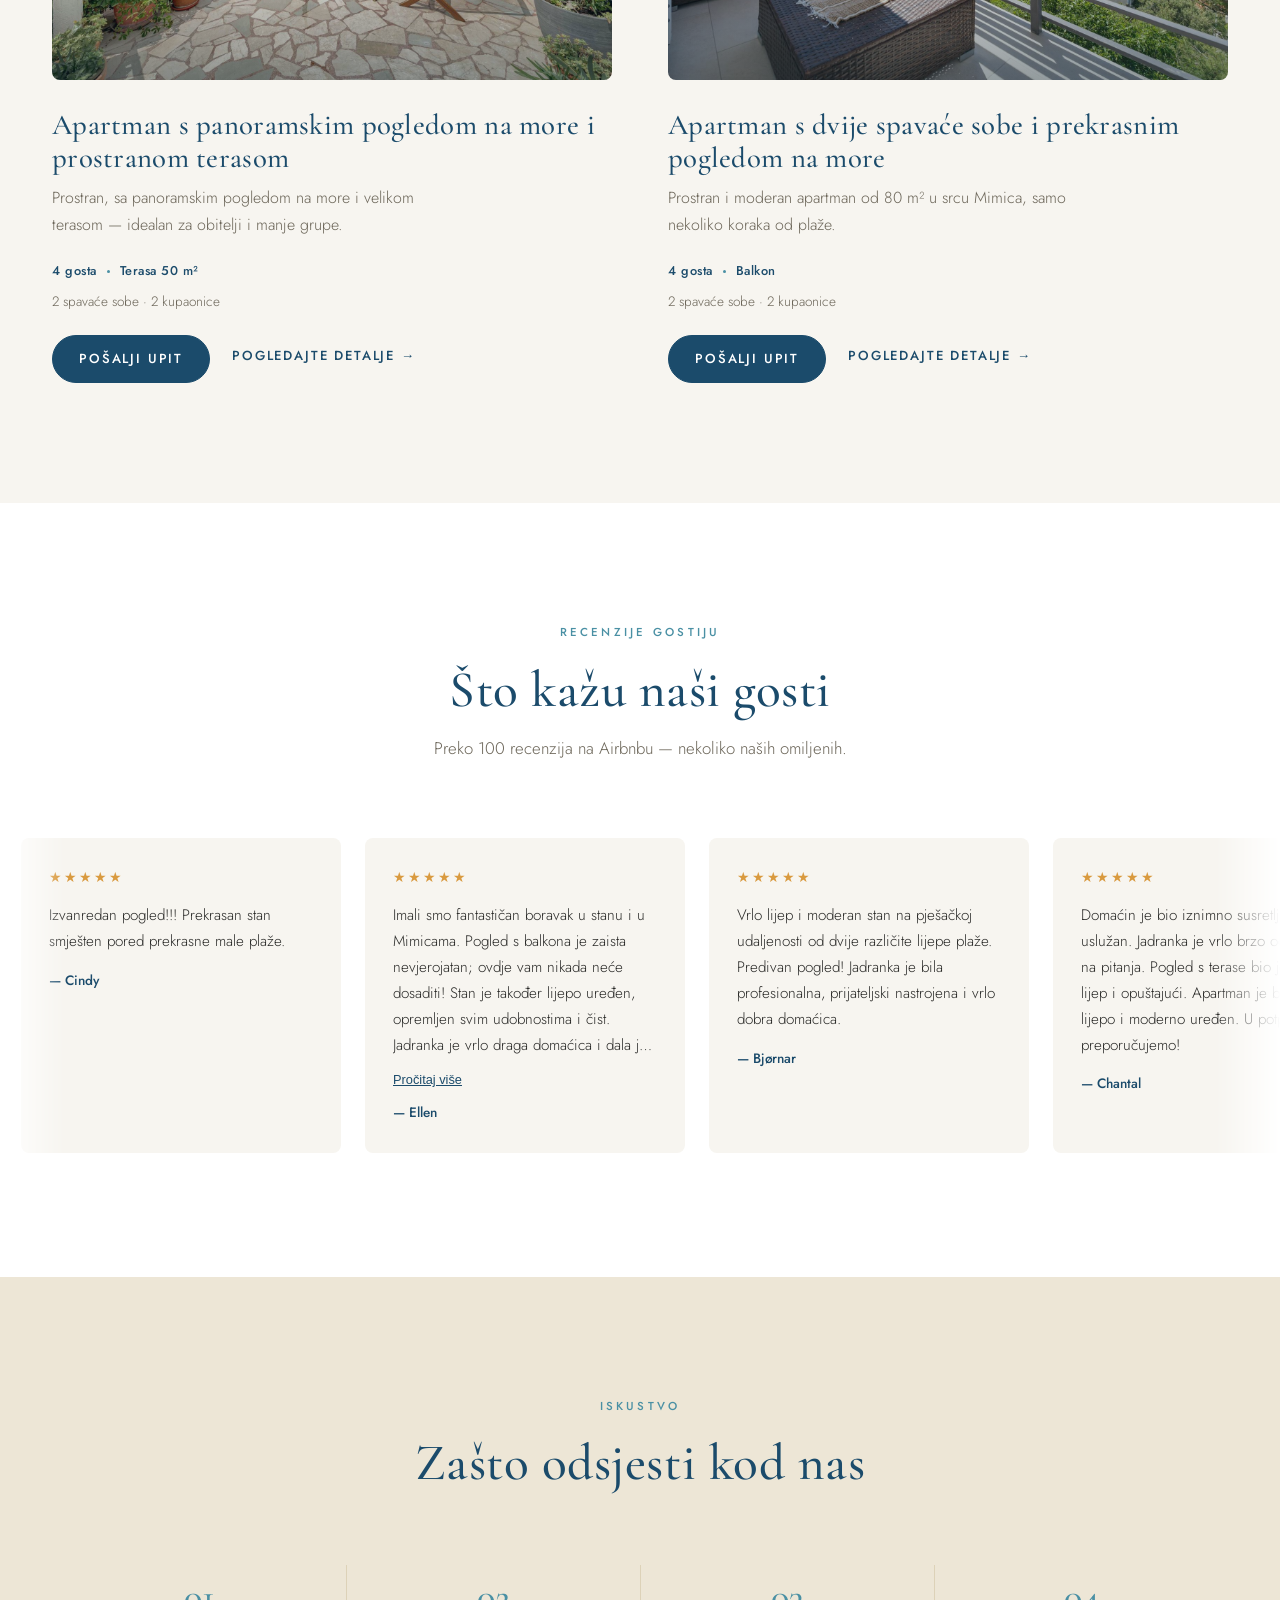
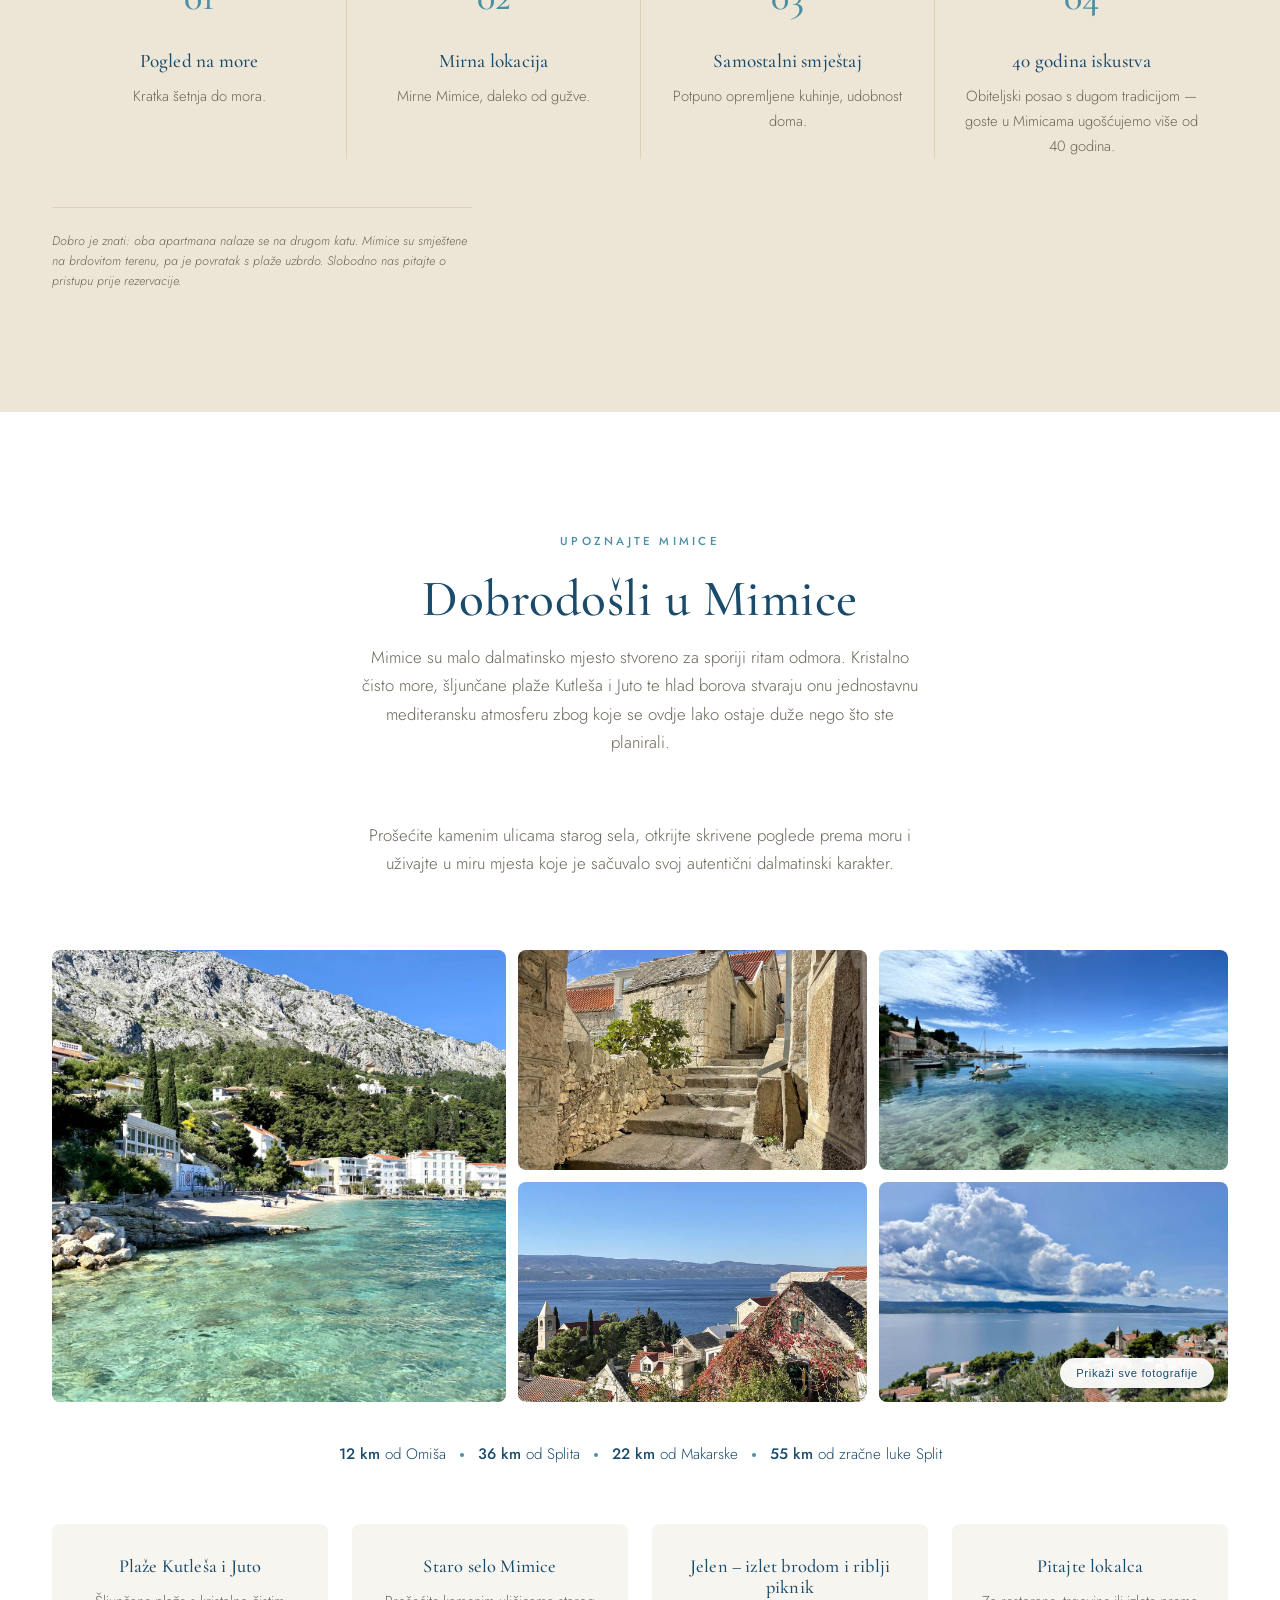
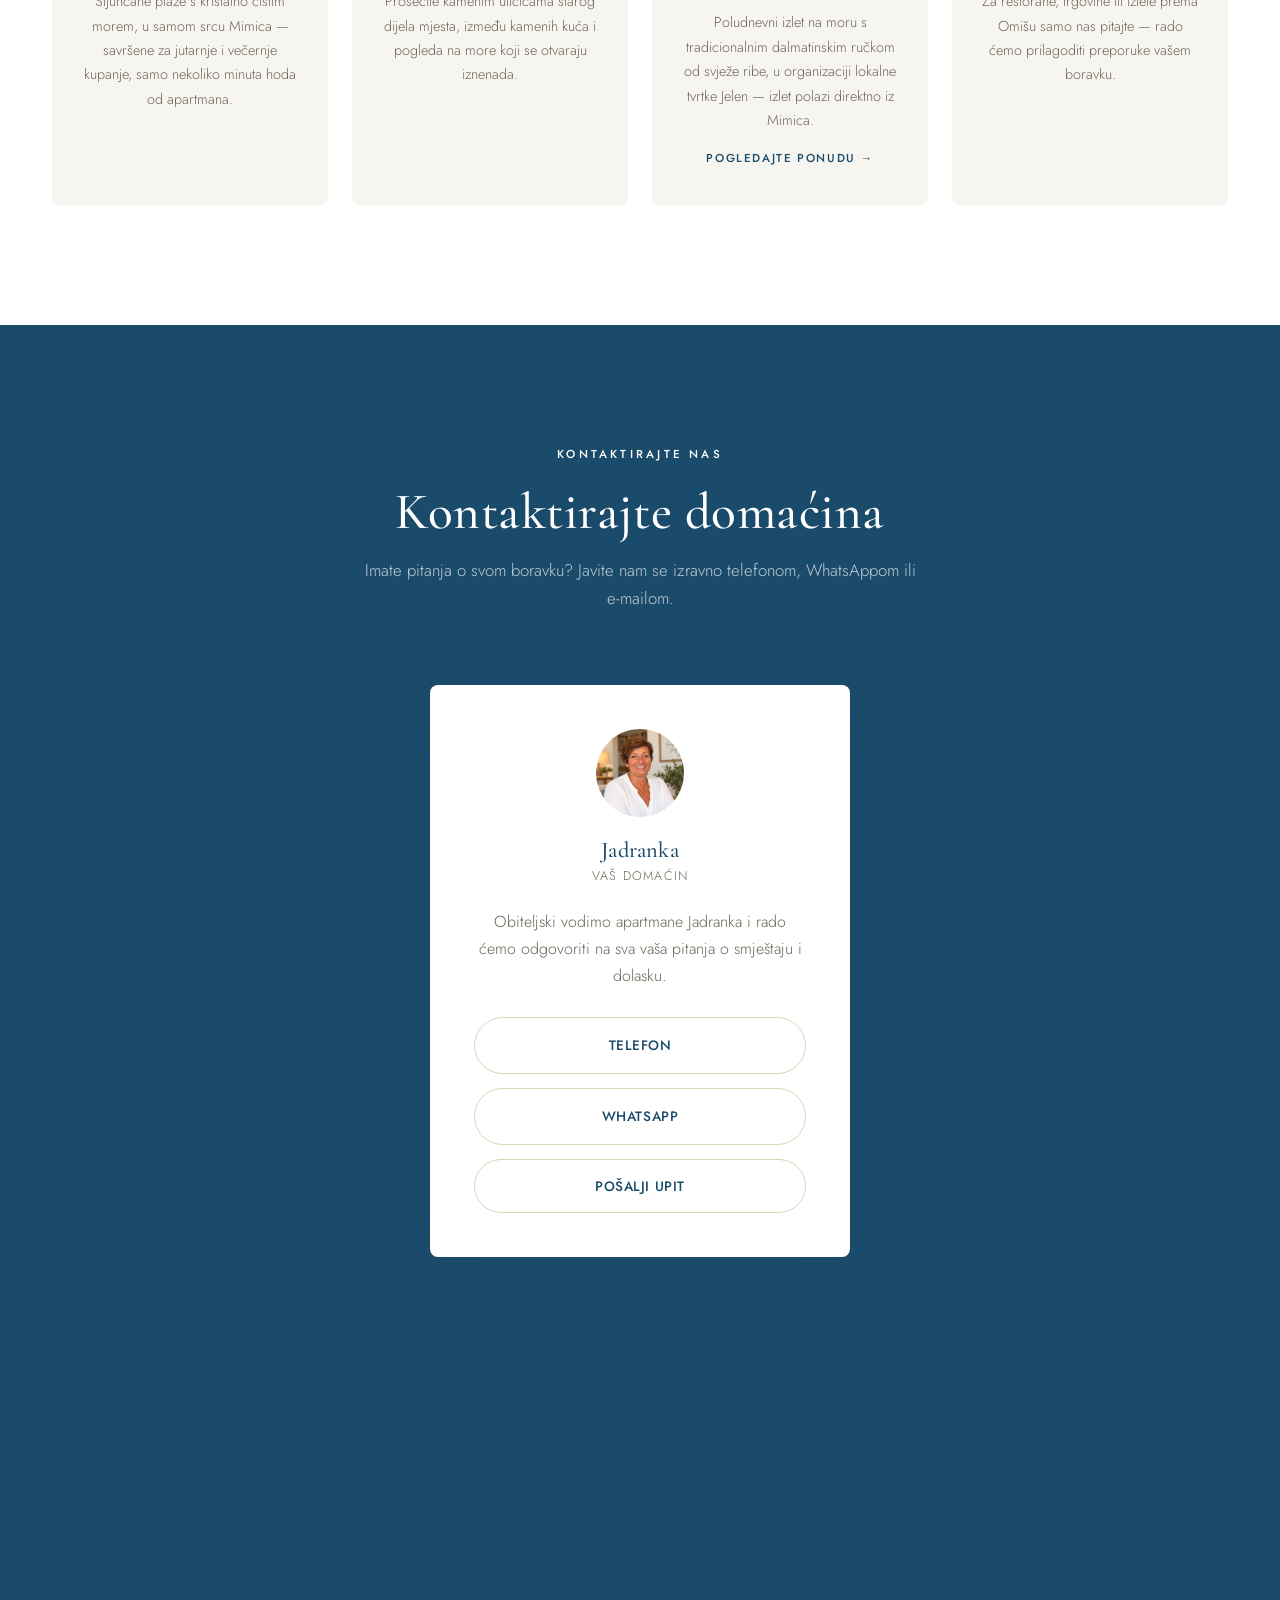
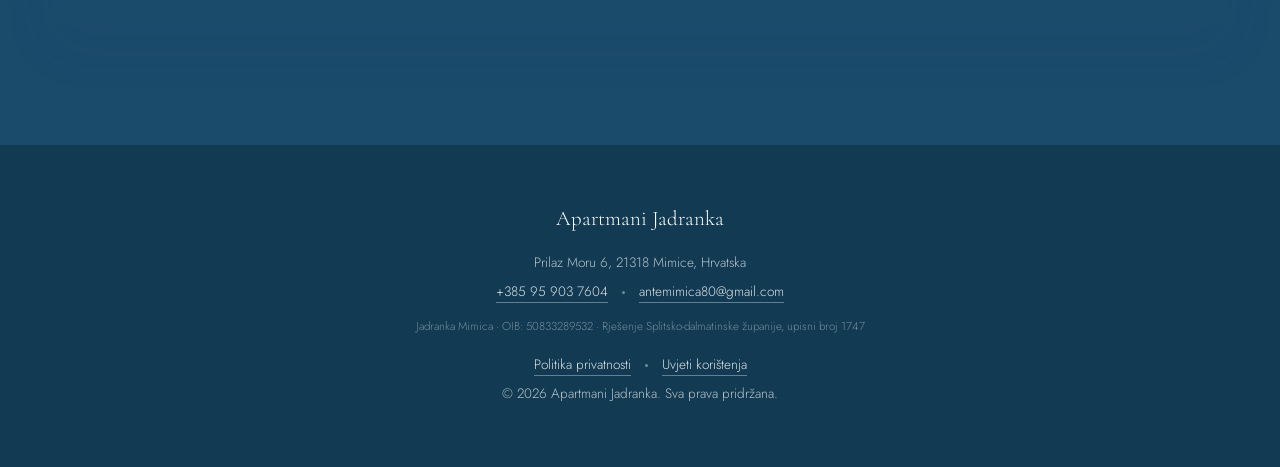
==== commit f129543d: "Fix review modal not being touch-scrollable on real iOS Safari PR #82's flex-based scroll fix worked" ====
--- a/index.html
+++ b/index.html
@@ -37,7 +37,7 @@
   <link rel="icon" type="image/png" sizes="48x48" href="images/favicon-48x48.png">
   <link rel="icon" type="image/png" sizes="96x96" href="images/favicon-96x96.png">
   <link rel="apple-touch-icon" href="images/apple-touch-icon.png">
-  <link rel="stylesheet" href="css/style.css?v=20260935">
+  <link rel="stylesheet" href="css/style.css?v=20260936">
   <script type="application/ld+json">
   {
     "@context": "https://schema.org",
--- a/css/style.css
+++ b/css/style.css
@@ -1731,14 +1731,18 @@
   max-width: 460px;
   width: 100%;
   max-height: 85vh;
+  max-height: 85dvh;
   display: flex;
   flex-direction: column;
+  overflow: hidden;
   box-shadow: var(--shadow-soft);
 }
 
 .modal-scroll {
+  flex: 1 1 auto;
+  min-height: 0;
   overflow-y: auto;
-  min-height: 0;
+  -webkit-overflow-scrolling: touch;
 }
 
 .modal-dialog h3 {
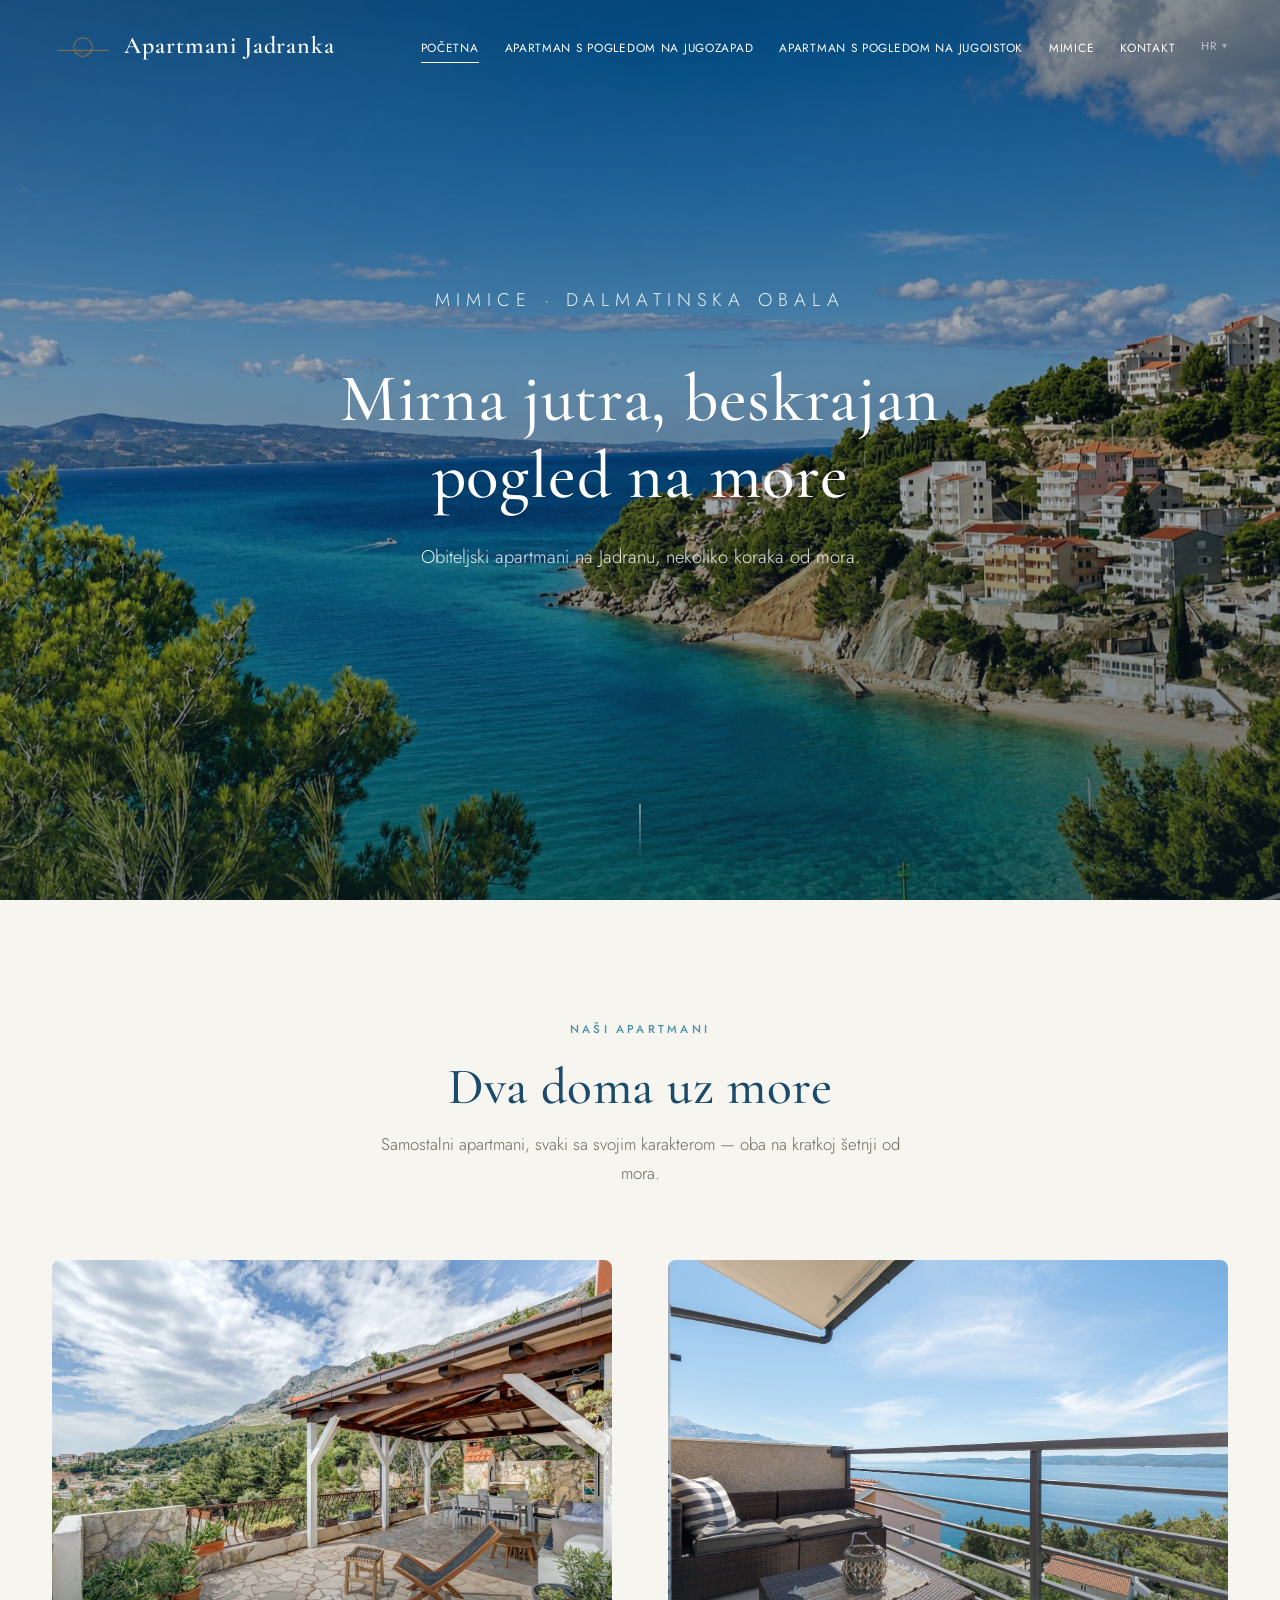
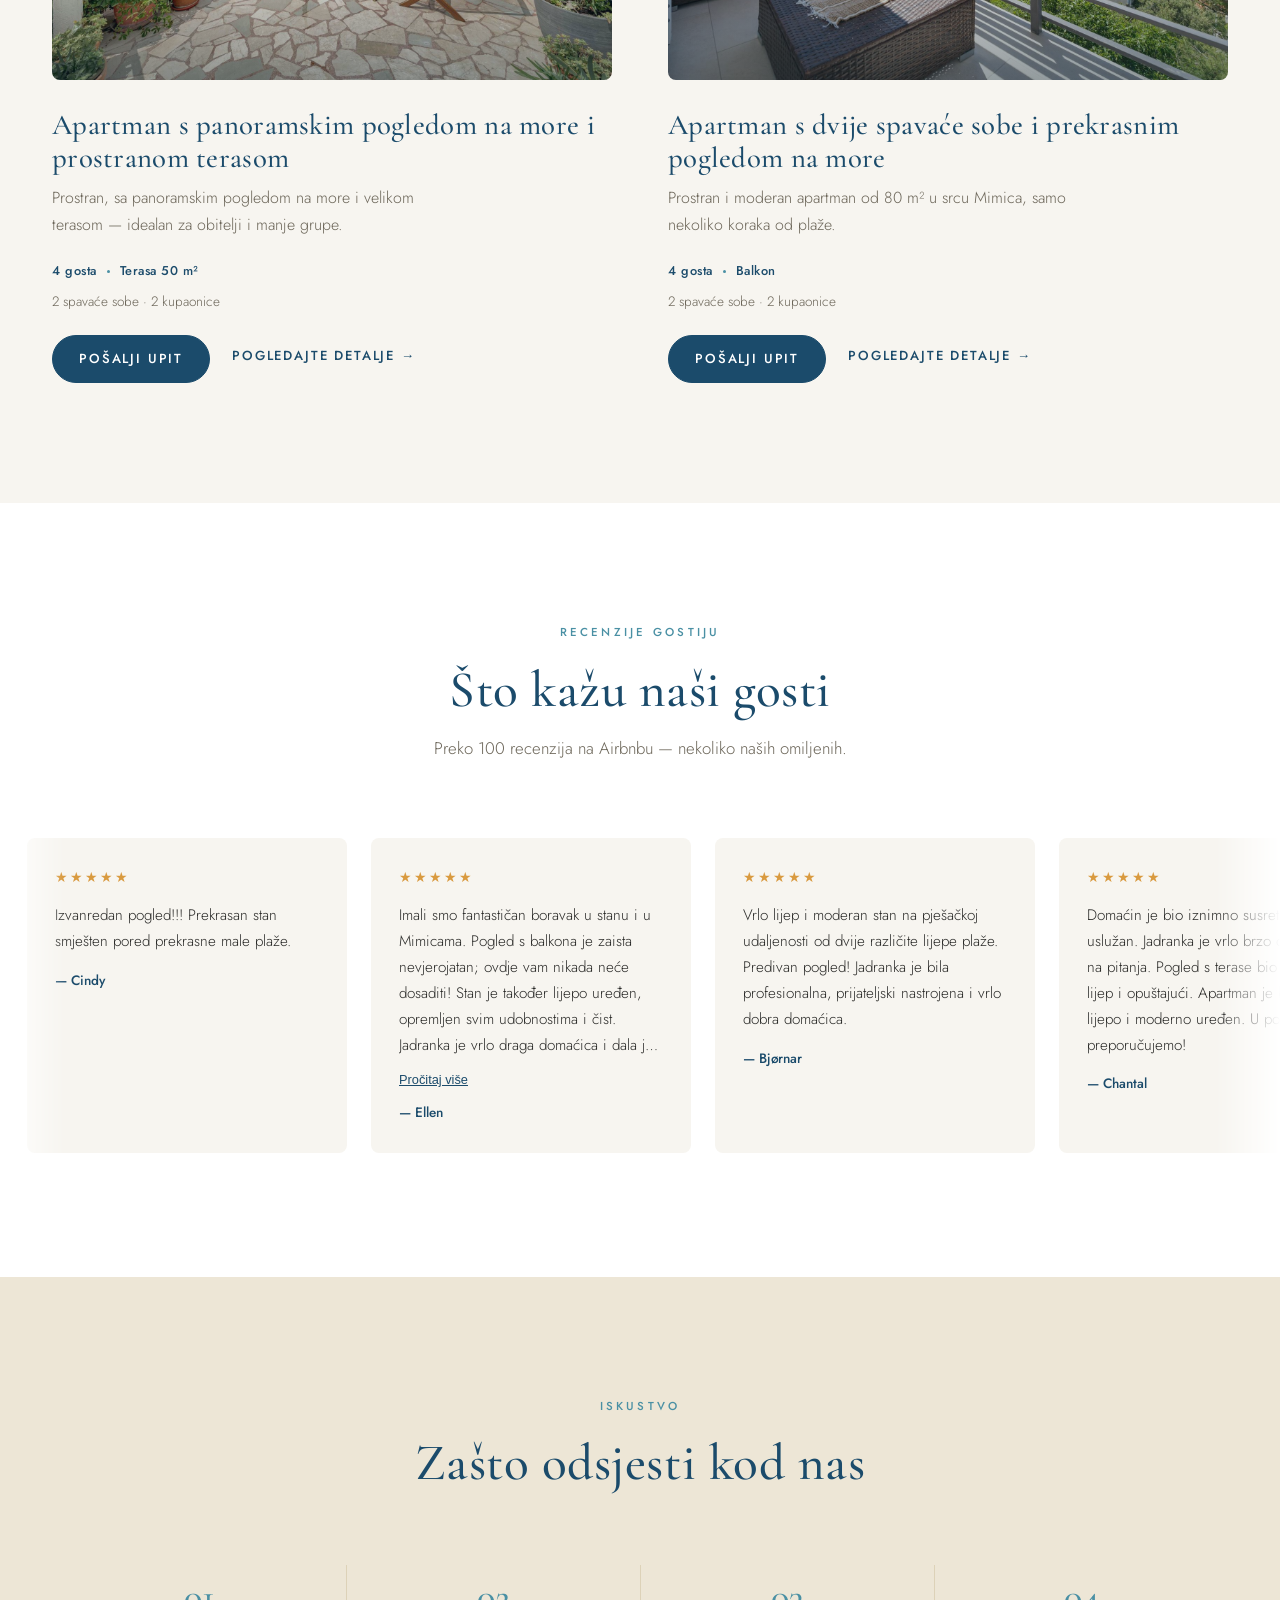
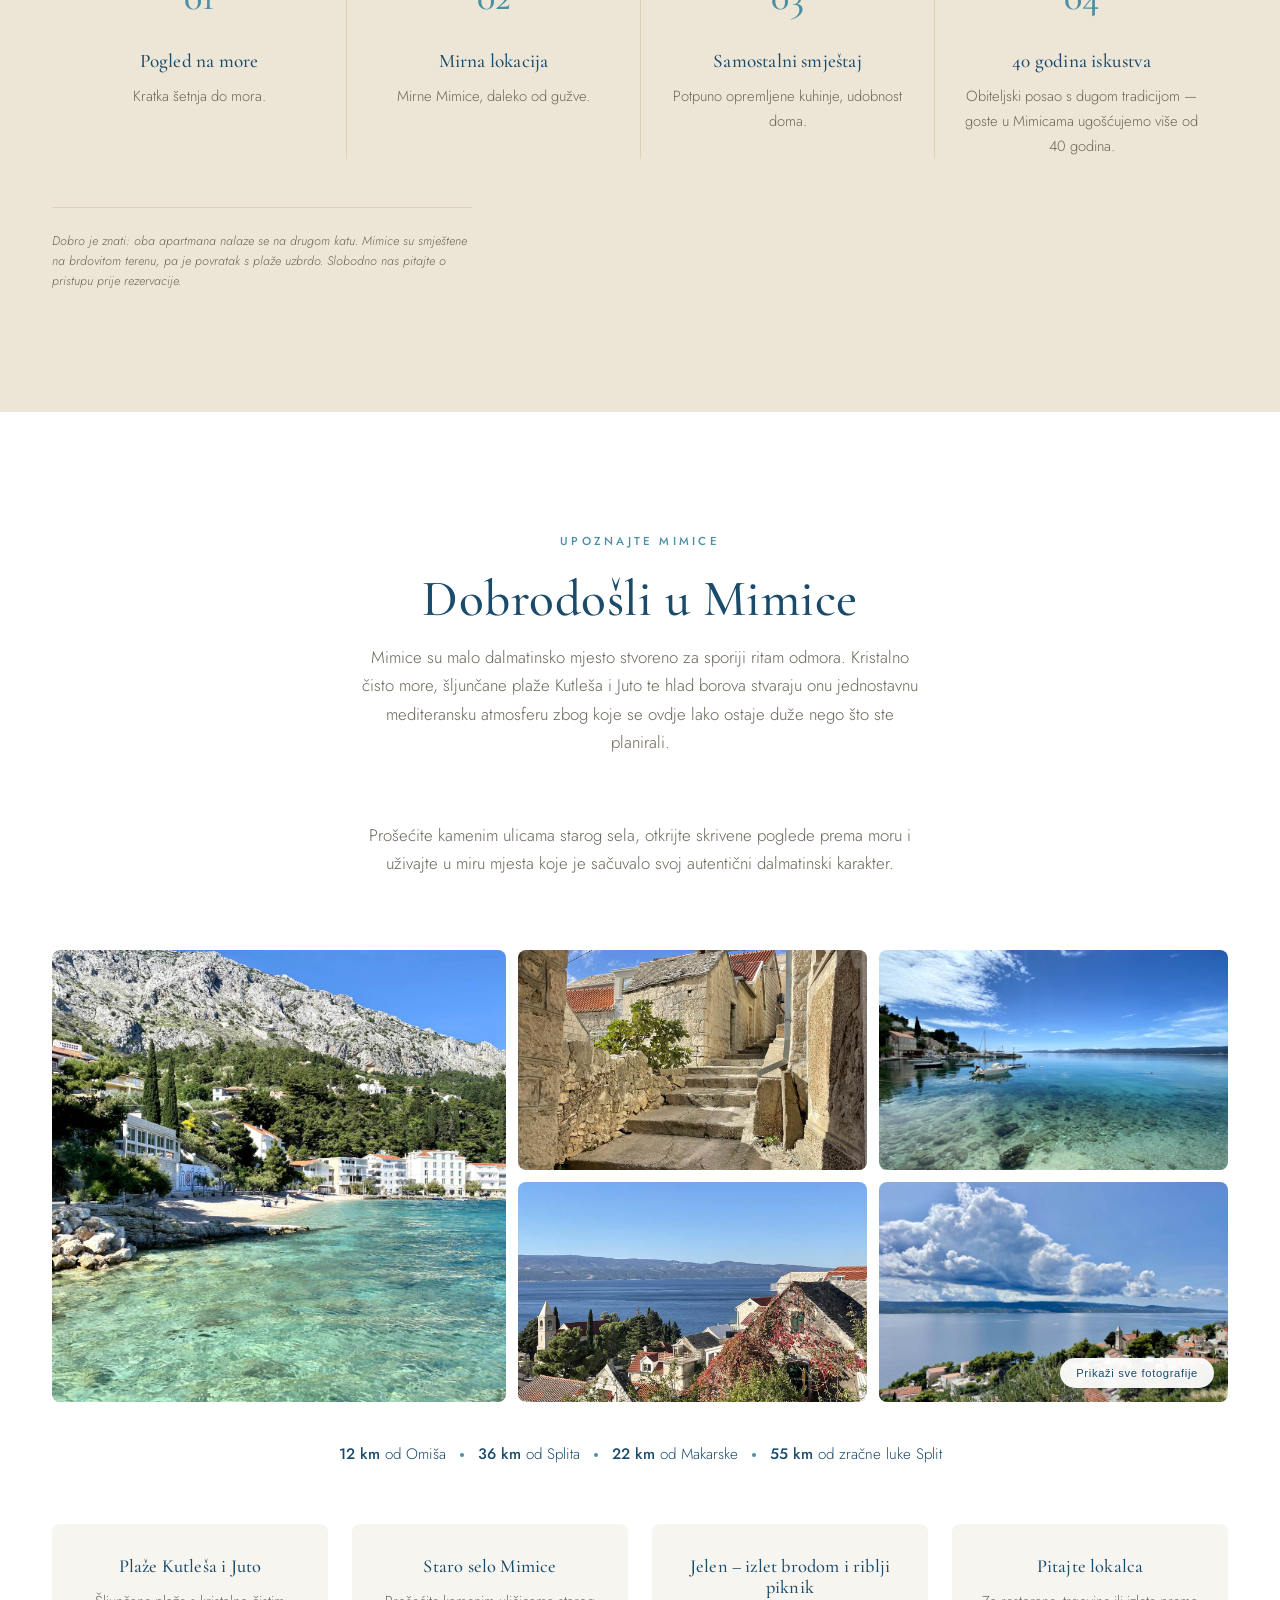
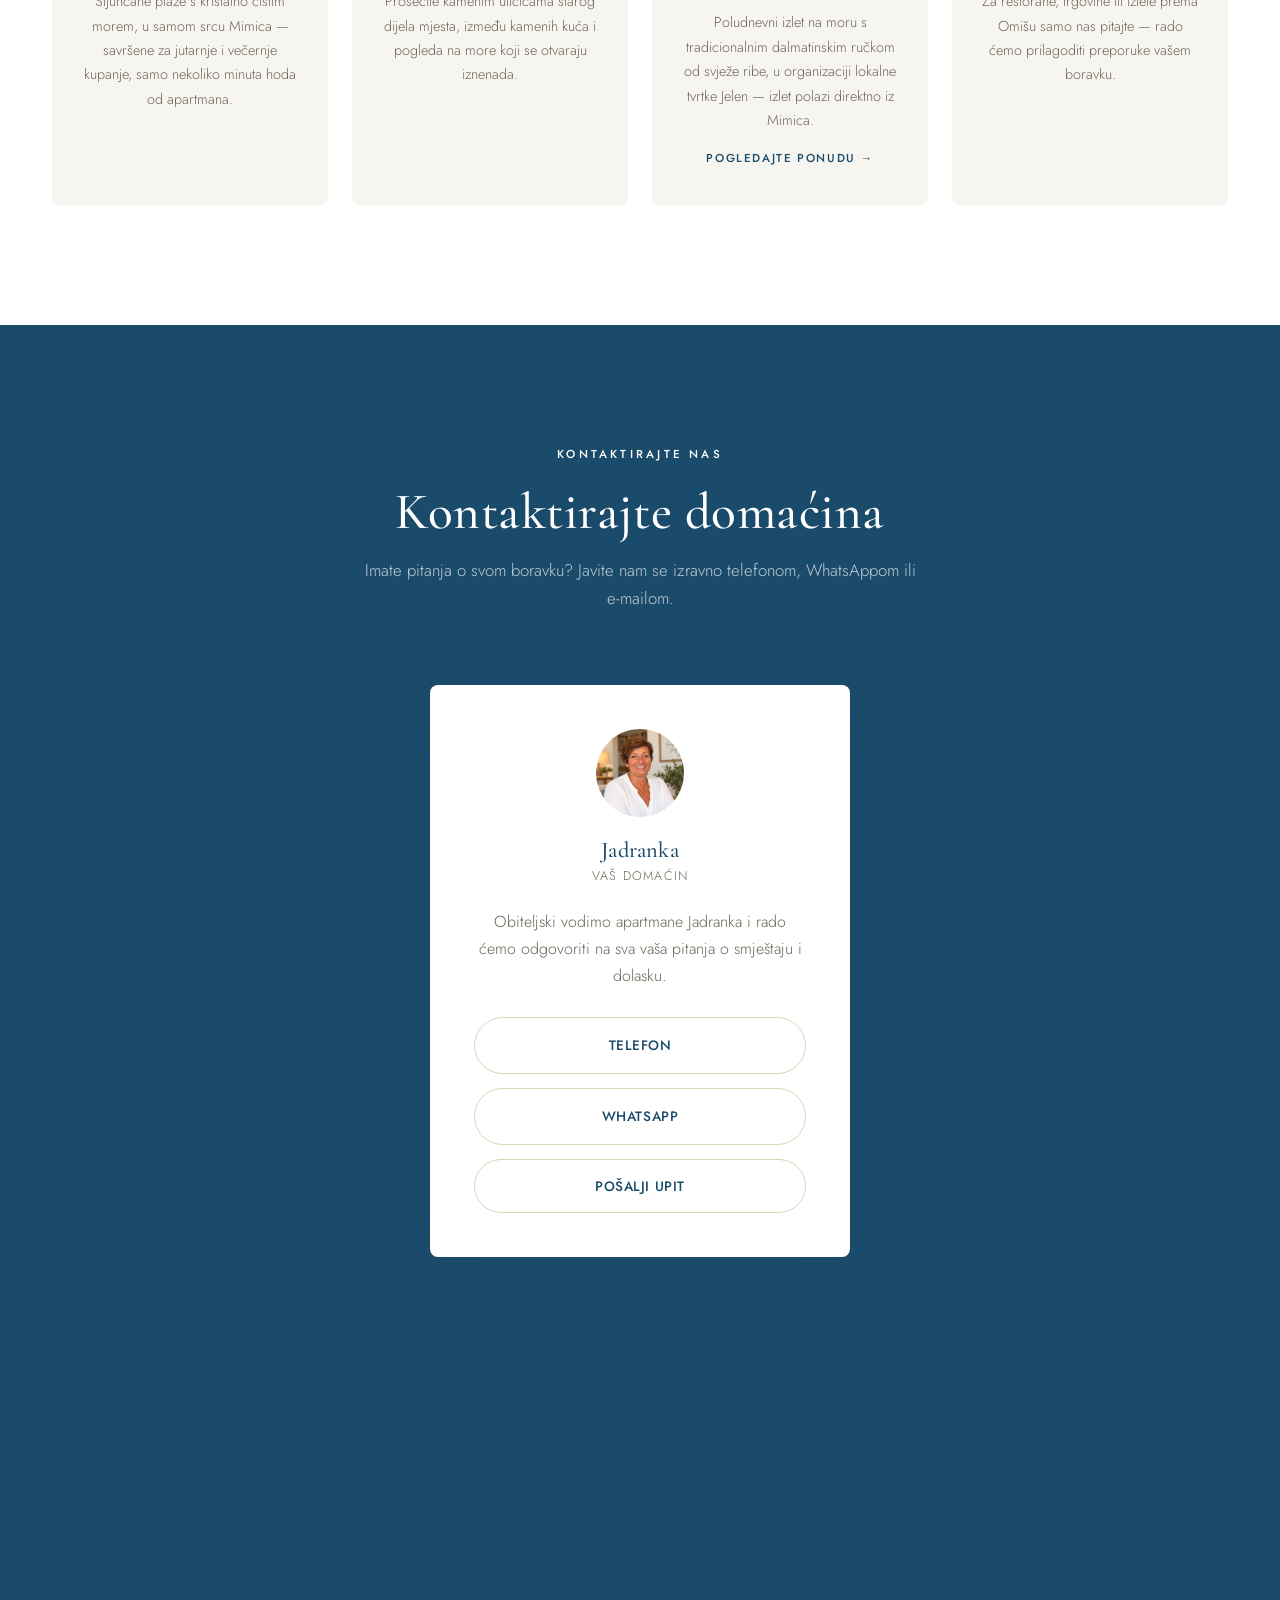
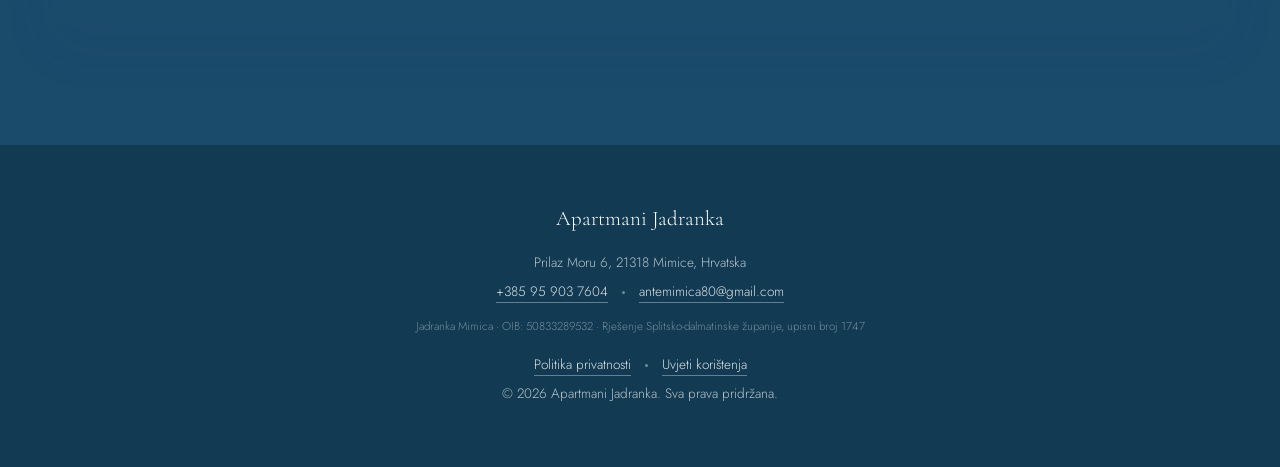
==== commit a9844208: "Drop flexbox for the review modal scroll area entirely Two flexbox-based attempts (min-height:0 alon" ====
--- a/index.html
+++ b/index.html
@@ -37,7 +37,7 @@
   <link rel="icon" type="image/png" sizes="48x48" href="images/favicon-48x48.png">
   <link rel="icon" type="image/png" sizes="96x96" href="images/favicon-96x96.png">
   <link rel="apple-touch-icon" href="images/apple-touch-icon.png">
-  <link rel="stylesheet" href="css/style.css?v=20260936">
+  <link rel="stylesheet" href="css/style.css?v=20260937">
   <script type="application/ld+json">
   {
     "@context": "https://schema.org",
--- a/css/style.css
+++ b/css/style.css
@@ -1732,15 +1732,19 @@
   width: 100%;
   max-height: 85vh;
   max-height: 85dvh;
-  display: flex;
-  flex-direction: column;
   overflow: hidden;
   box-shadow: var(--shadow-soft);
 }
 
+/* Scrolling is driven entirely by this element's own explicit max-height
+   (padding is 44px top + 44px bottom = 88px) rather than by flex-shrink —
+   a flex column + min-height:0 child was tried twice and didn't reliably
+   become touch-scrollable on real iOS Safari, so this avoids that
+   mechanism altogether in favor of a plain, universally-supported
+   max-height + overflow-y:auto block. */
 .modal-scroll {
-  flex: 1 1 auto;
-  min-height: 0;
+  max-height: calc(85vh - 88px);
+  max-height: calc(85dvh - 88px);
   overflow-y: auto;
   -webkit-overflow-scrolling: touch;
 }
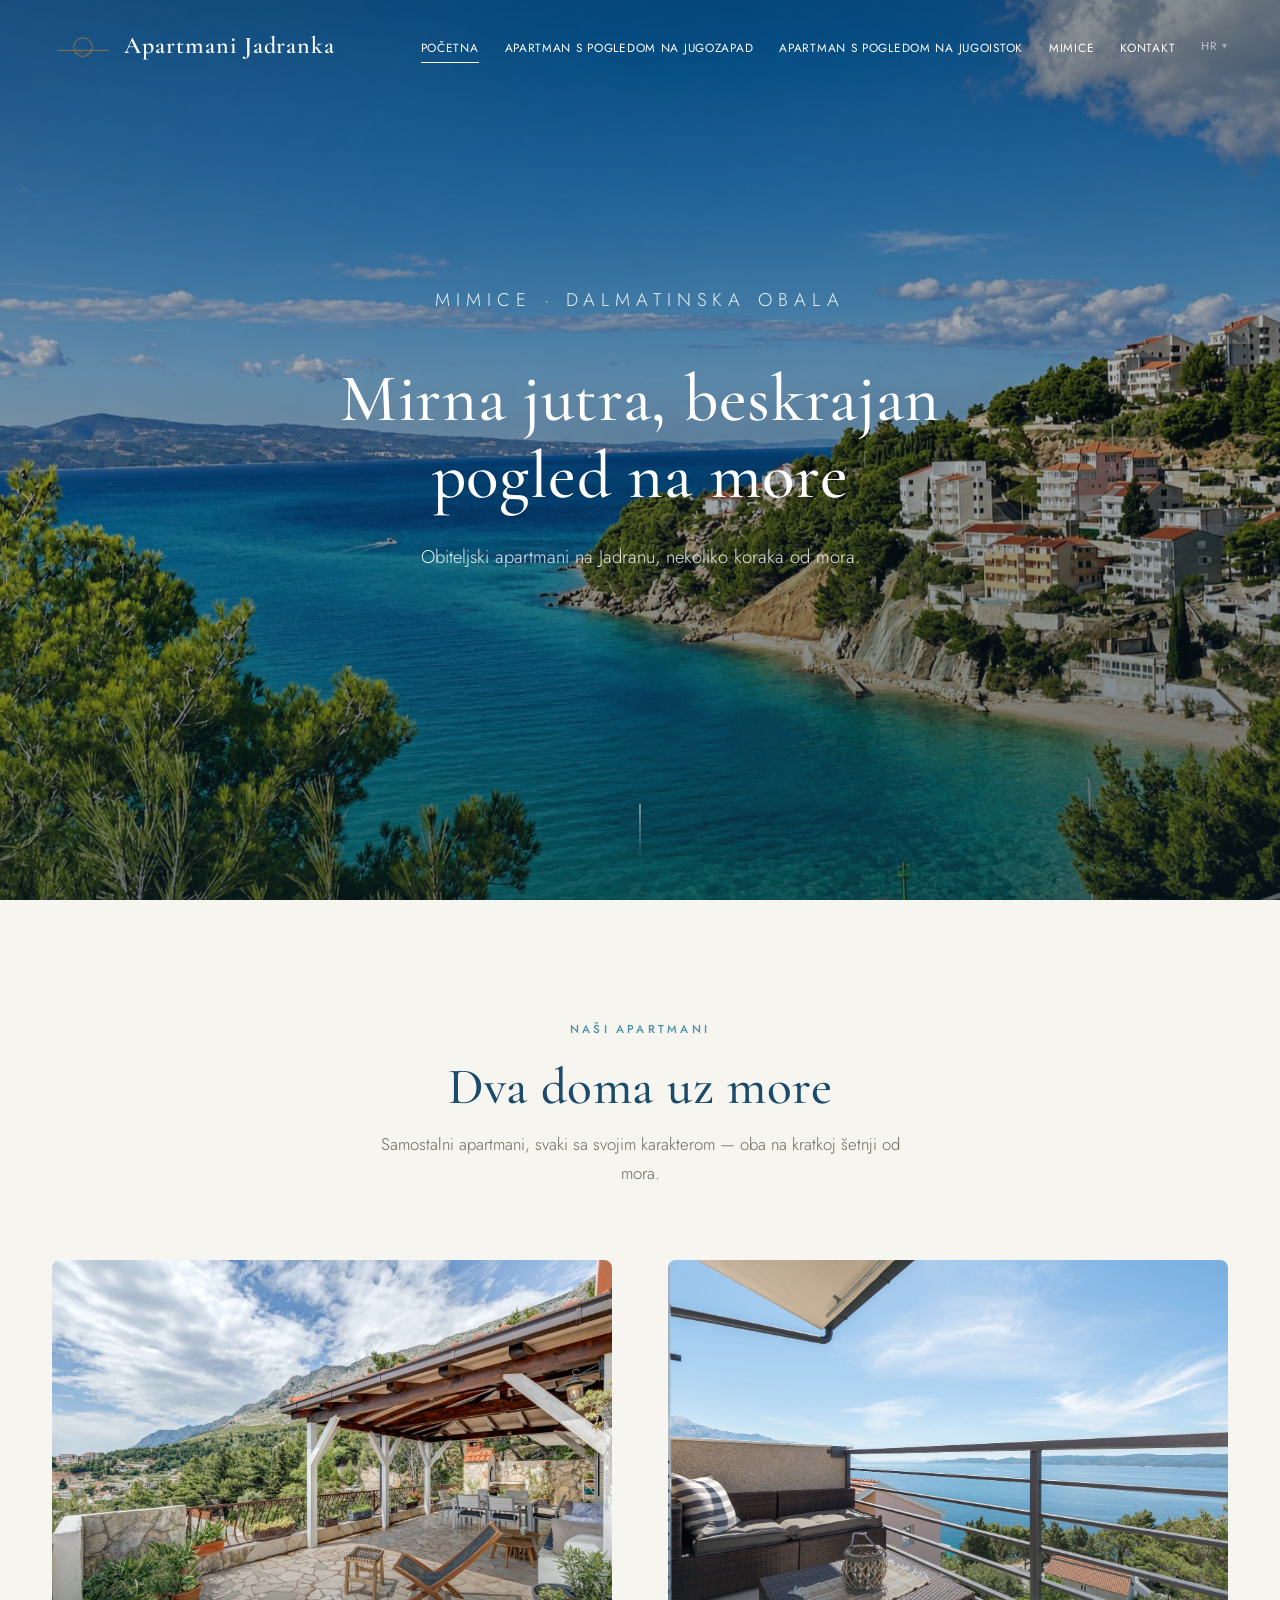
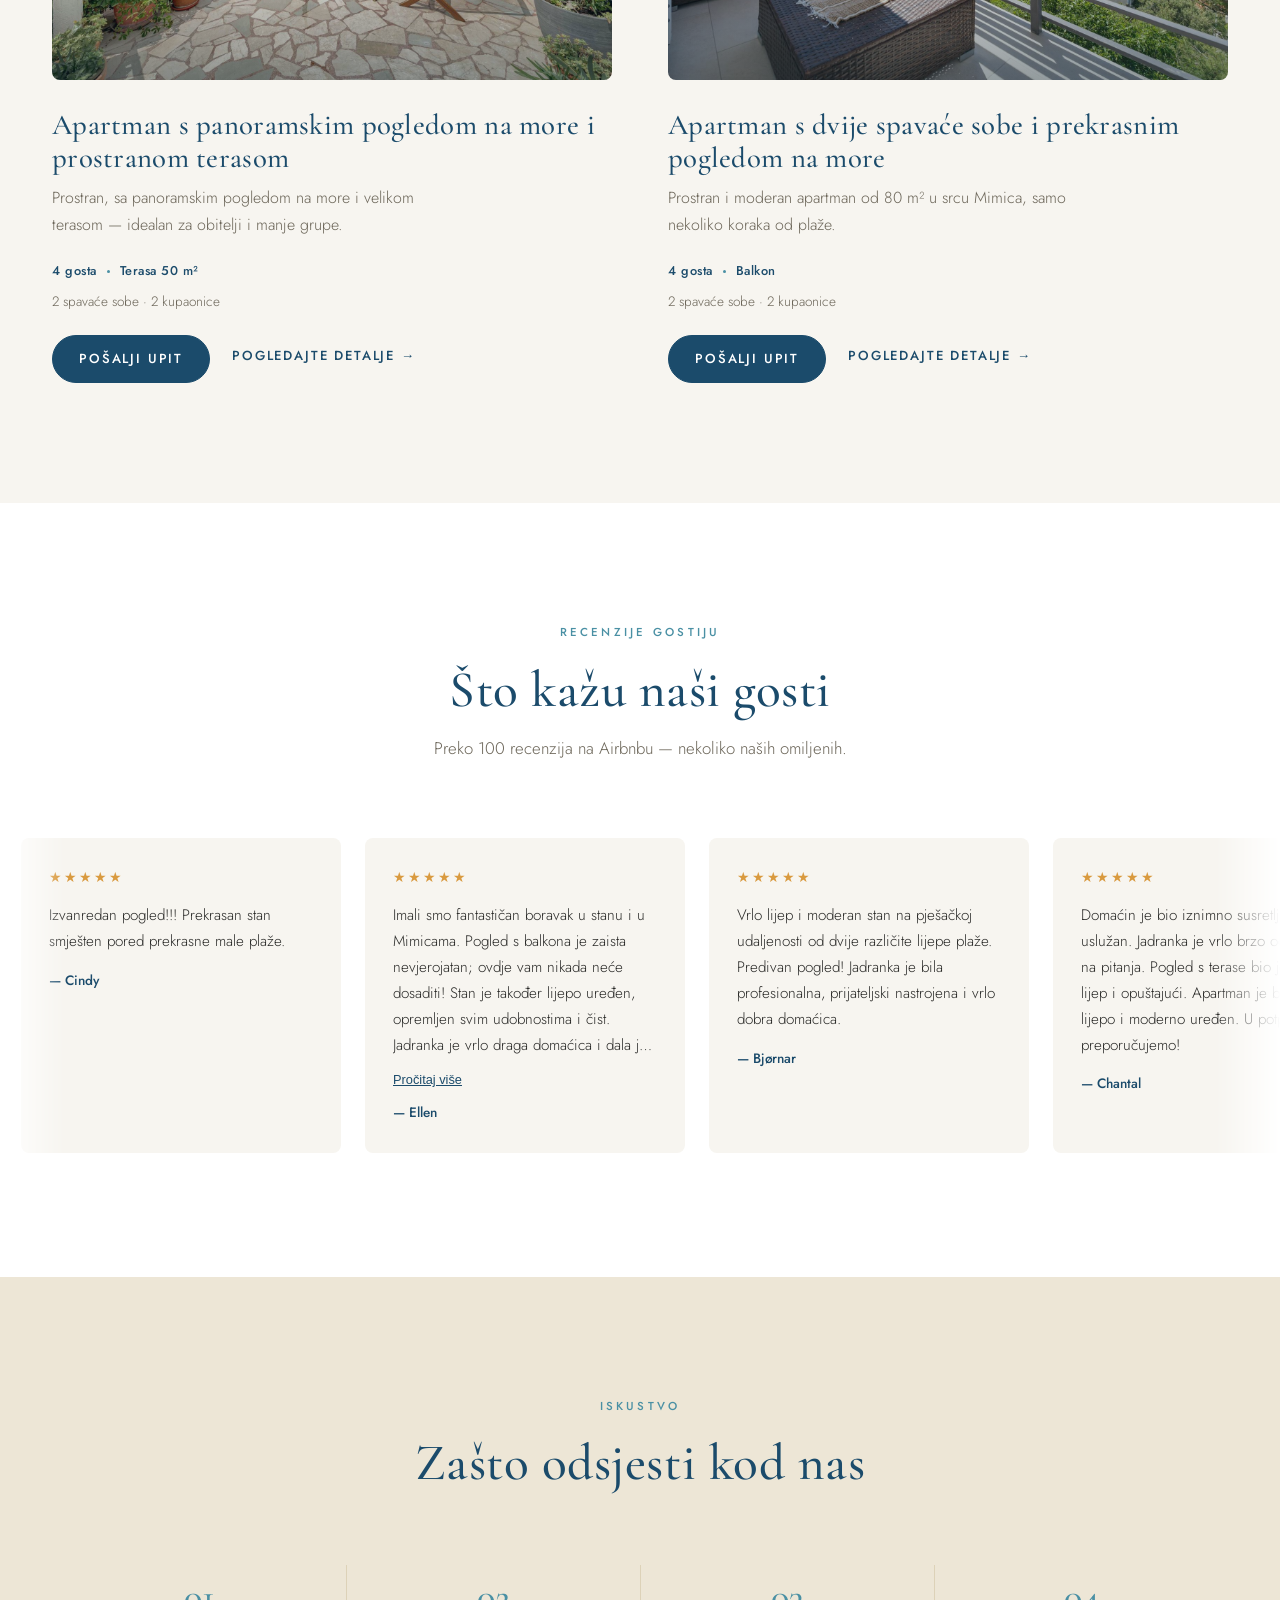
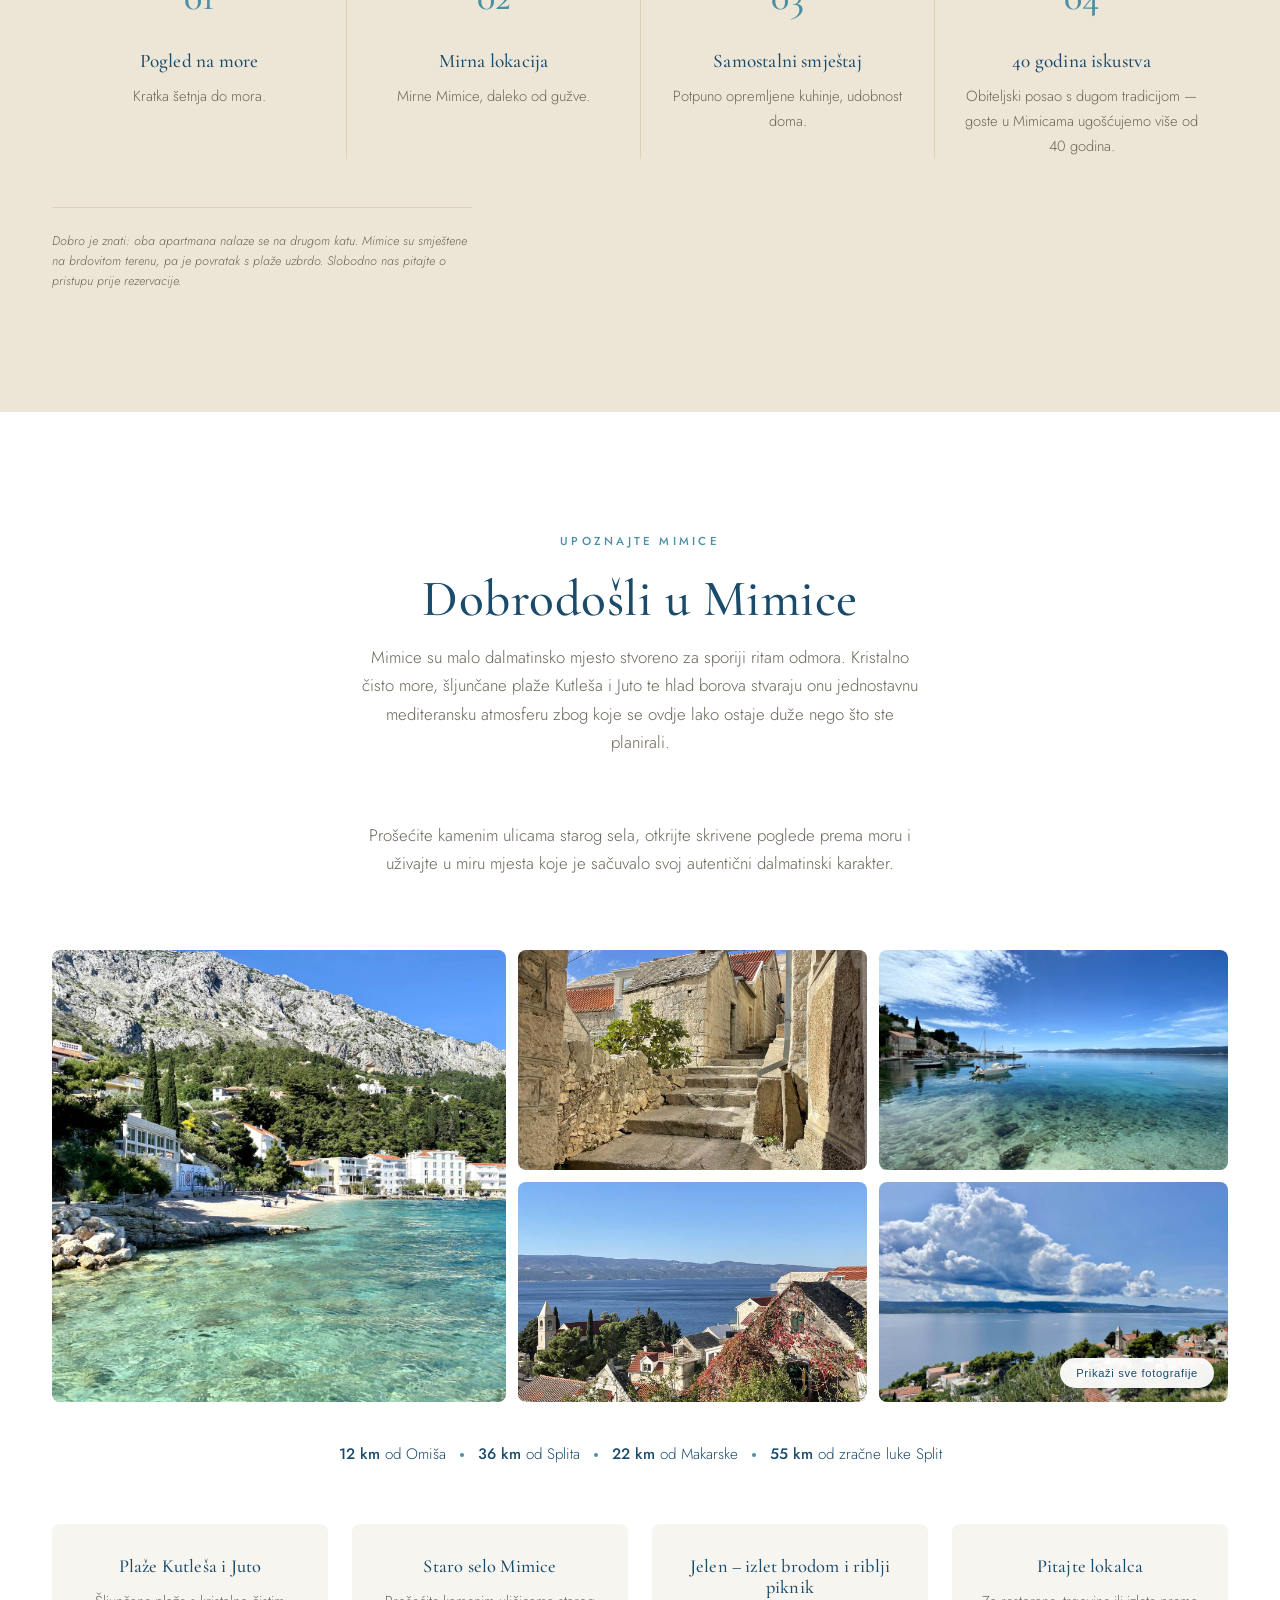
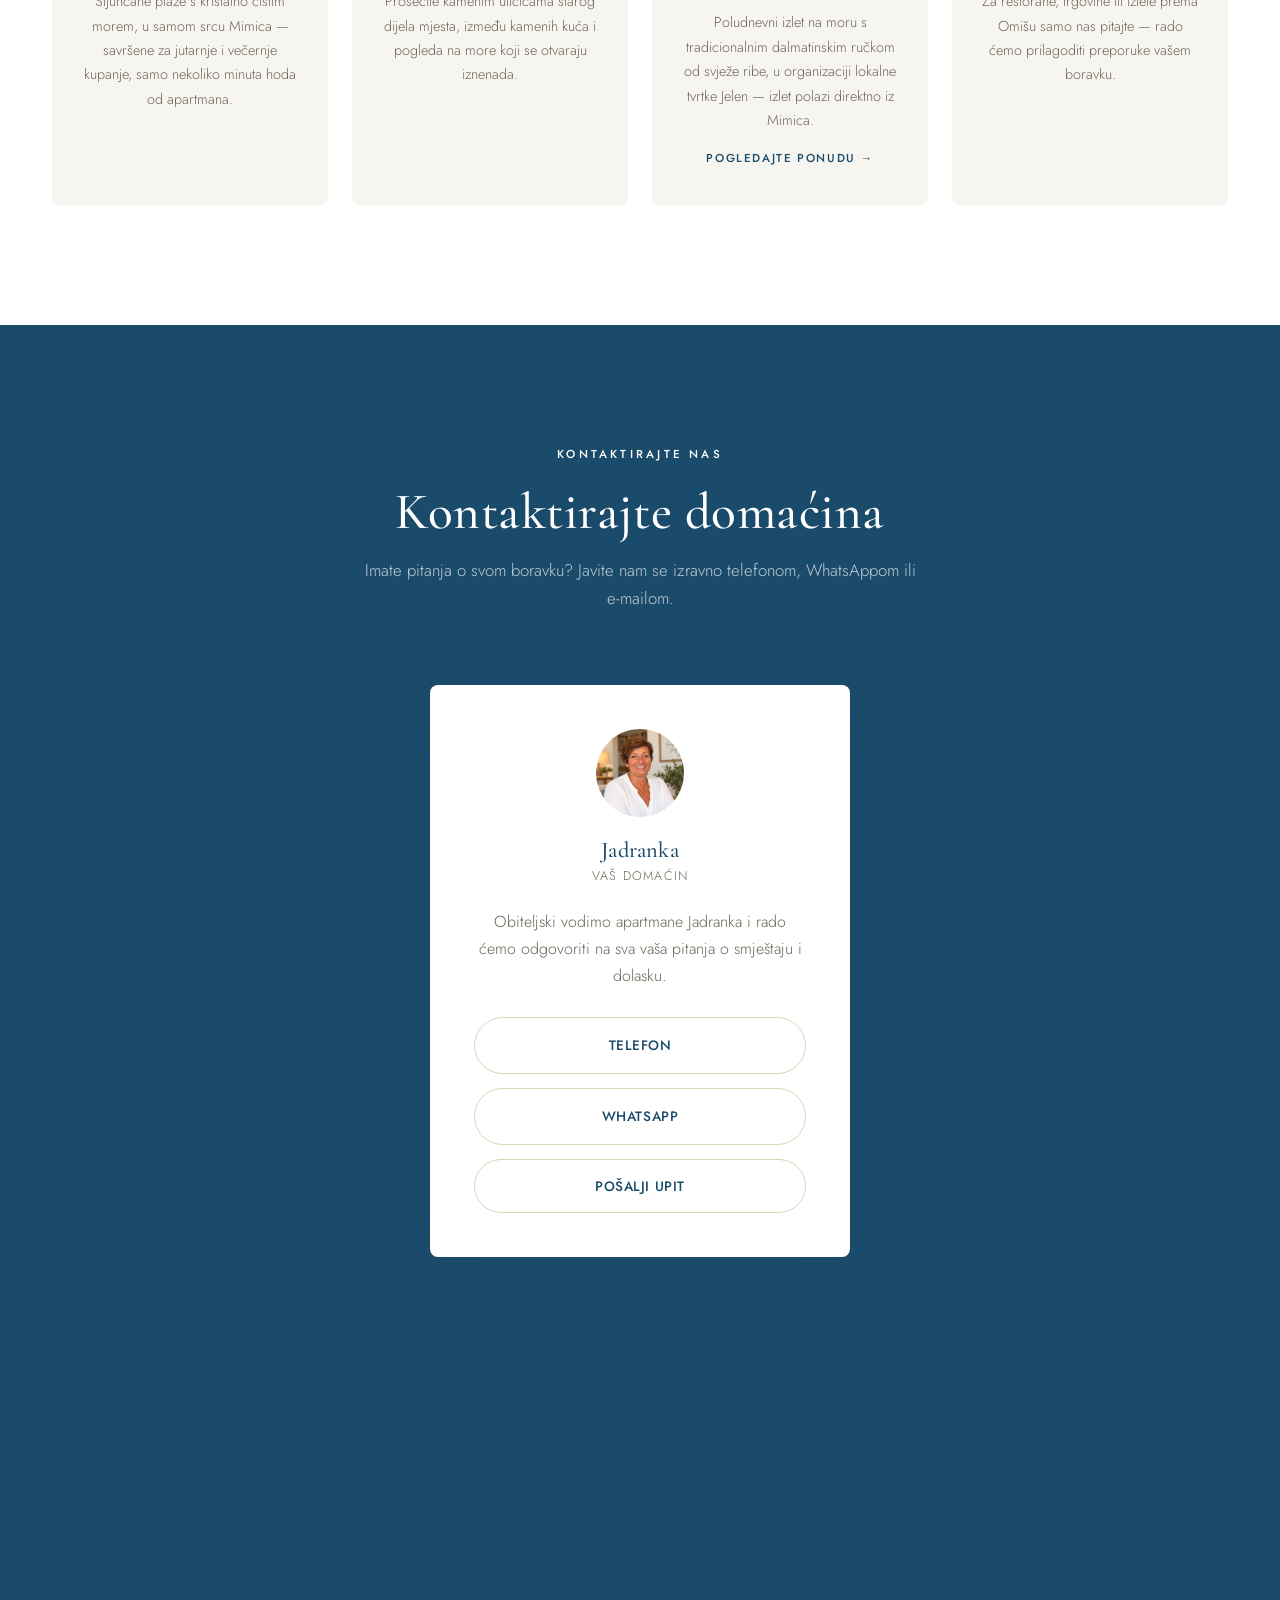
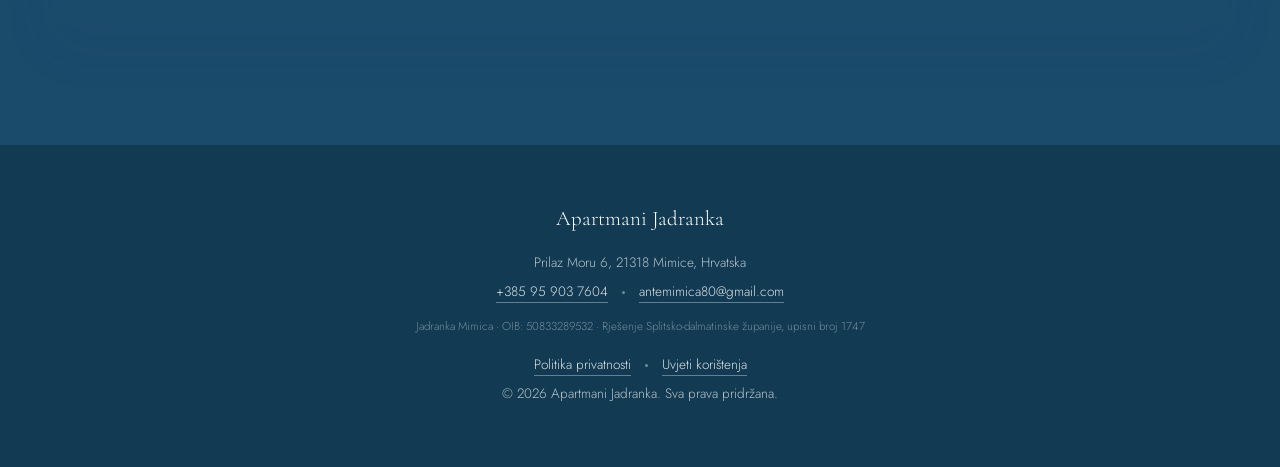
==== commit 6db9690d: "Fix likely real cause: iOS-unsafe body scroll lock, not the max-height CSS New evidence changes the " ====
--- a/index.html
+++ b/index.html
@@ -37,7 +37,7 @@
   <link rel="icon" type="image/png" sizes="48x48" href="images/favicon-48x48.png">
   <link rel="icon" type="image/png" sizes="96x96" href="images/favicon-96x96.png">
   <link rel="apple-touch-icon" href="images/apple-touch-icon.png">
-  <link rel="stylesheet" href="css/style.css?v=20260937">
+  <link rel="stylesheet" href="css/style.css?v=20260938">
   <script type="application/ld+json">
   {
     "@context": "https://schema.org",
@@ -366,7 +366,7 @@
   <script src="js/i18n.js?v=20260938"></script>
   <script src="js/main.js?v=20260927"></script>
   <script src="js/gallery.js?v=20260911"></script>
-  <script src="js/reviews.js?v=20260912"></script>
+  <script src="js/reviews.js?v=20260913"></script>
   <script>document.getElementById('year').textContent = new Date().getFullYear();</script>
 </body>
 </html>
--- a/css/style.css
+++ b/css/style.css
@@ -1771,9 +1771,17 @@
   color: var(--color-sea-deep);
 }
 
-html.modal-open,
+html.modal-open {
+  overflow: hidden;
+}
+
 body.modal-open {
+  position: fixed;
+  left: 0;
+  right: 0;
   overflow: hidden;
+  /* top offset is set inline in JS to the negative of the scroll position
+     being locked in place — see js/reviews.js openModal()/closeModal(). */
 }
 
 /* ===========================================================
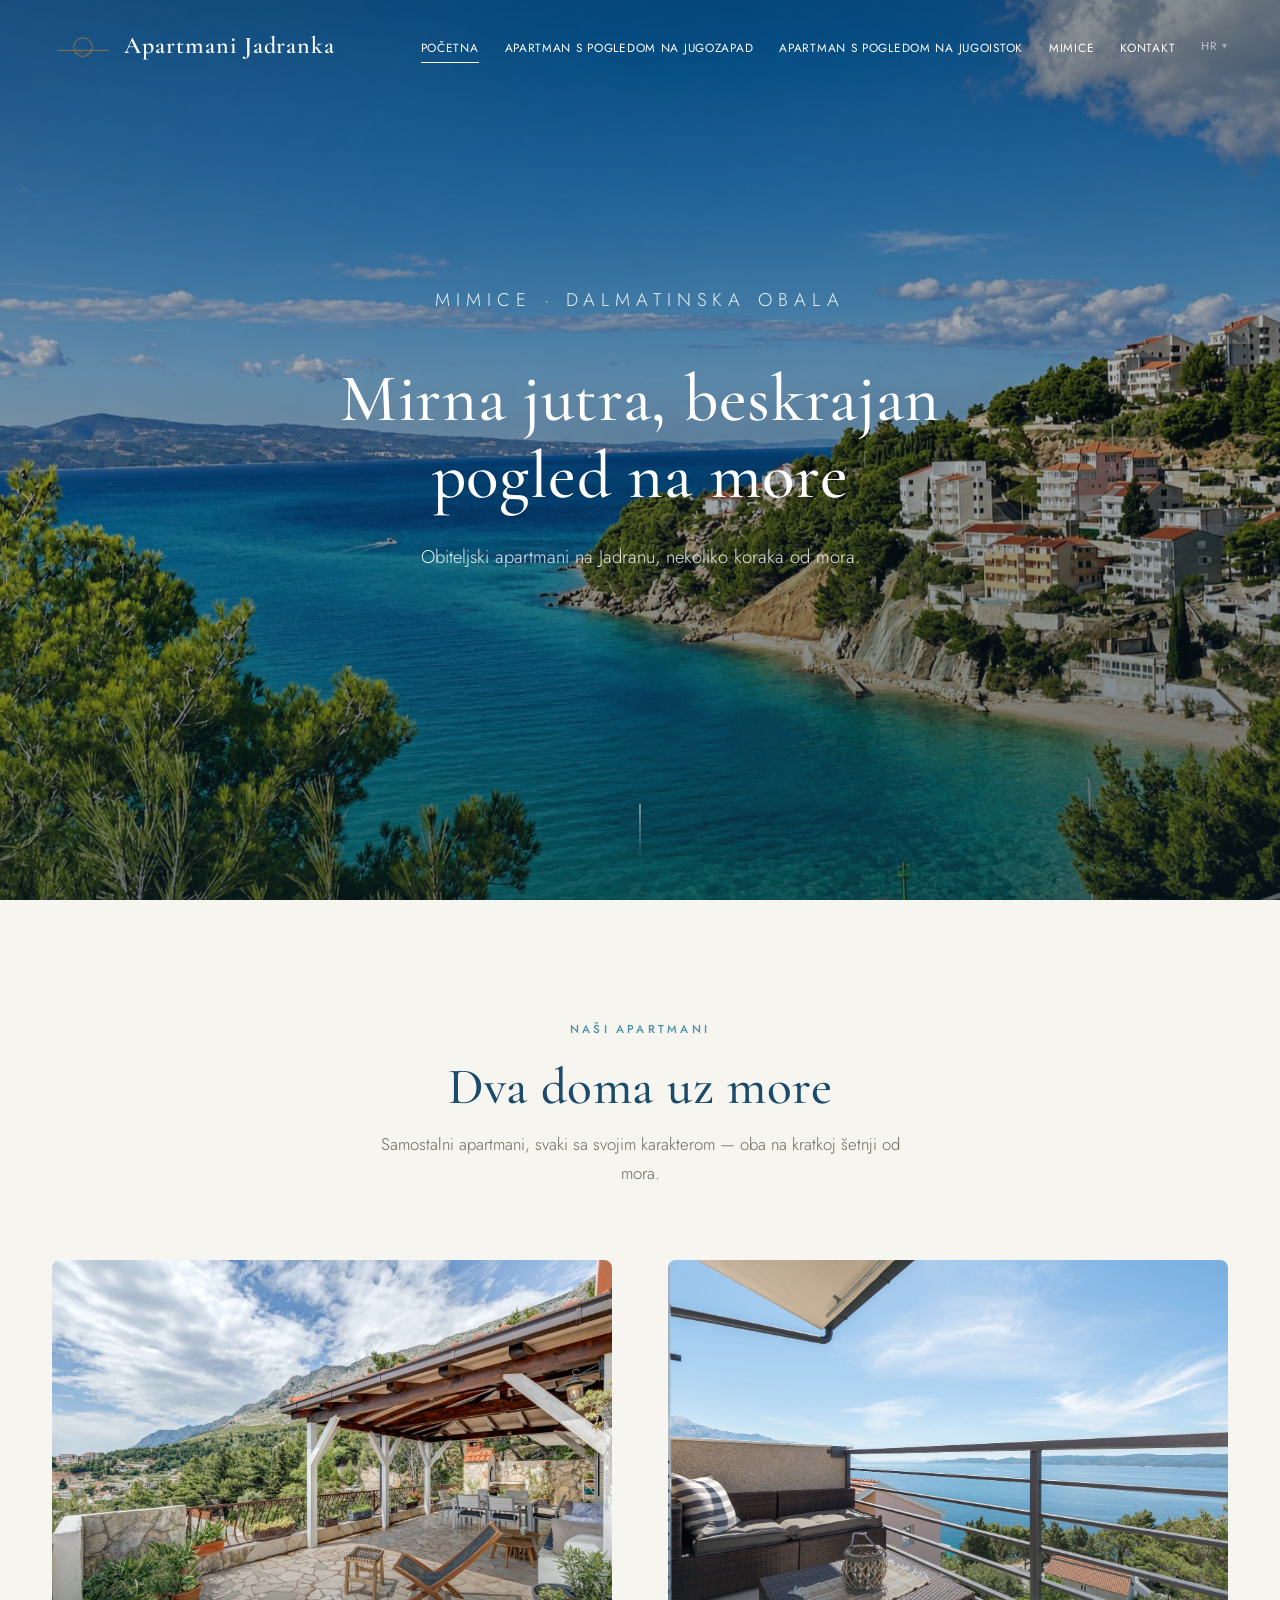
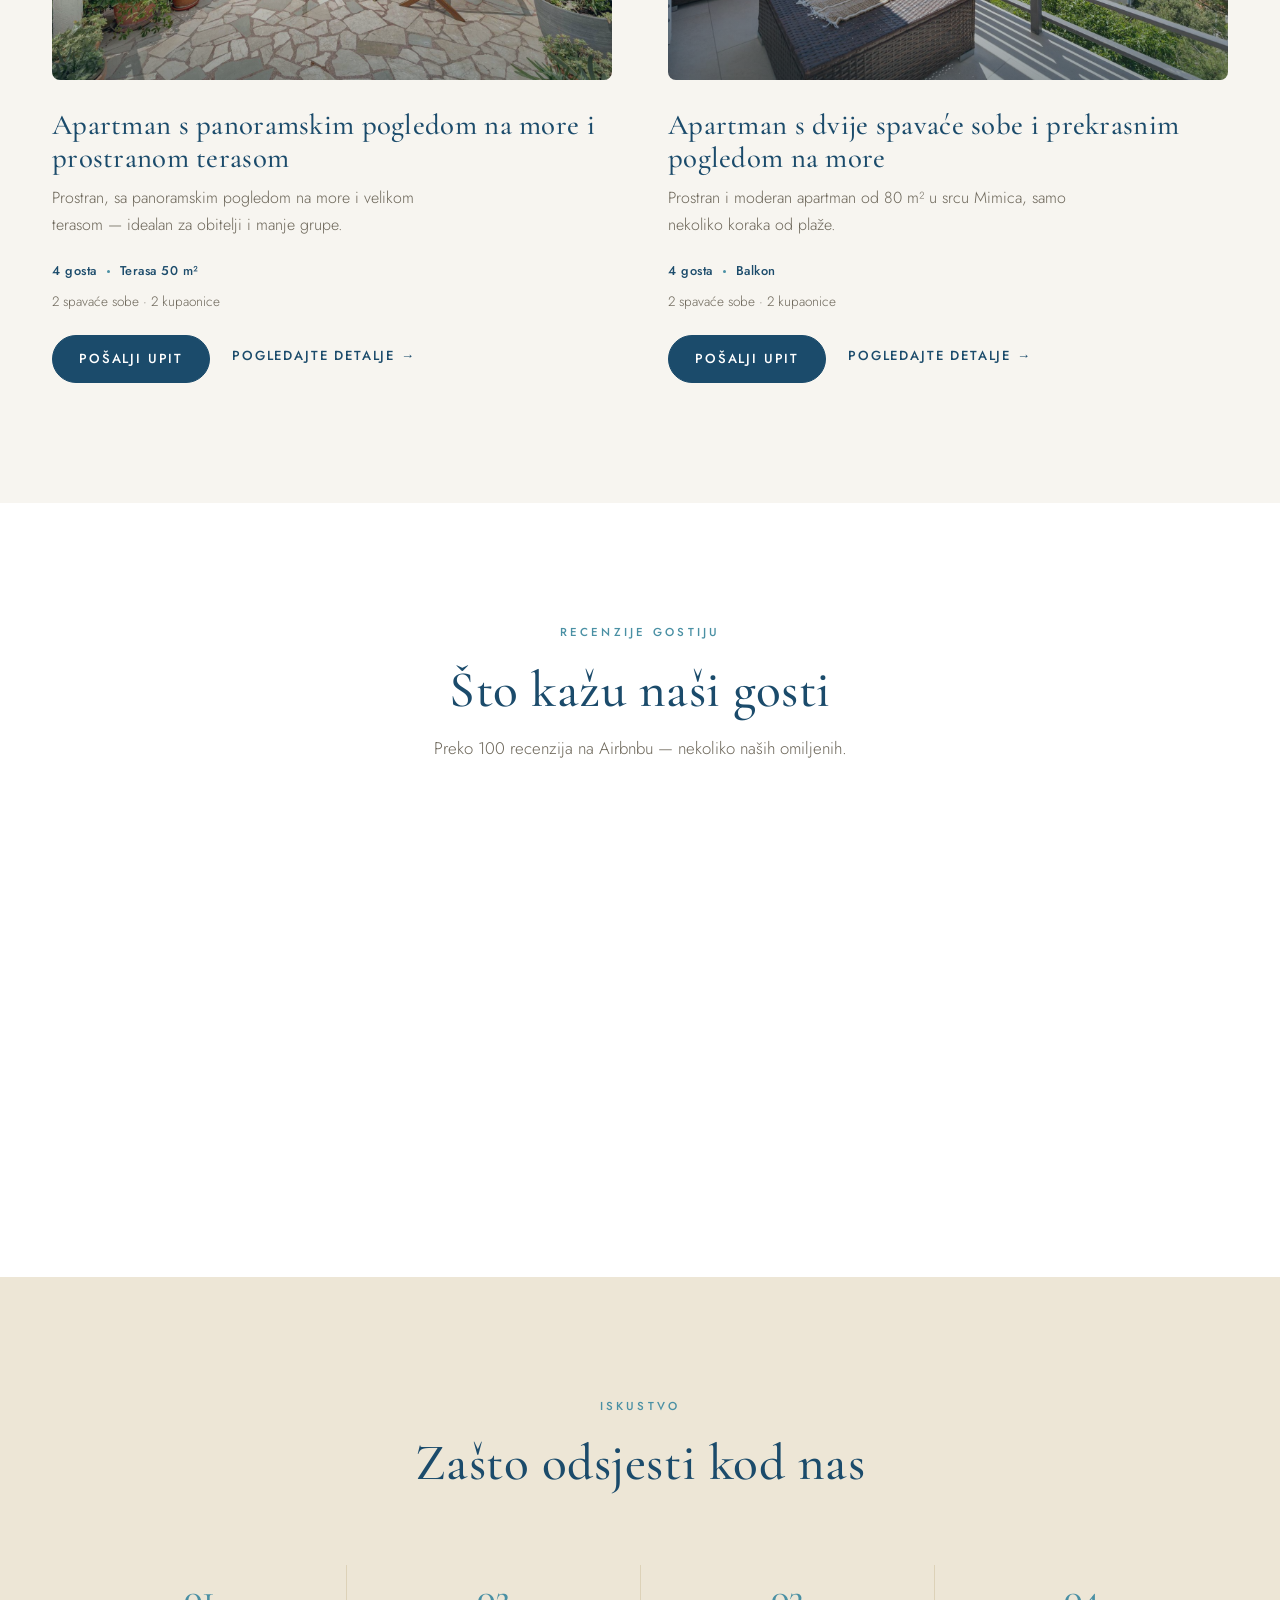
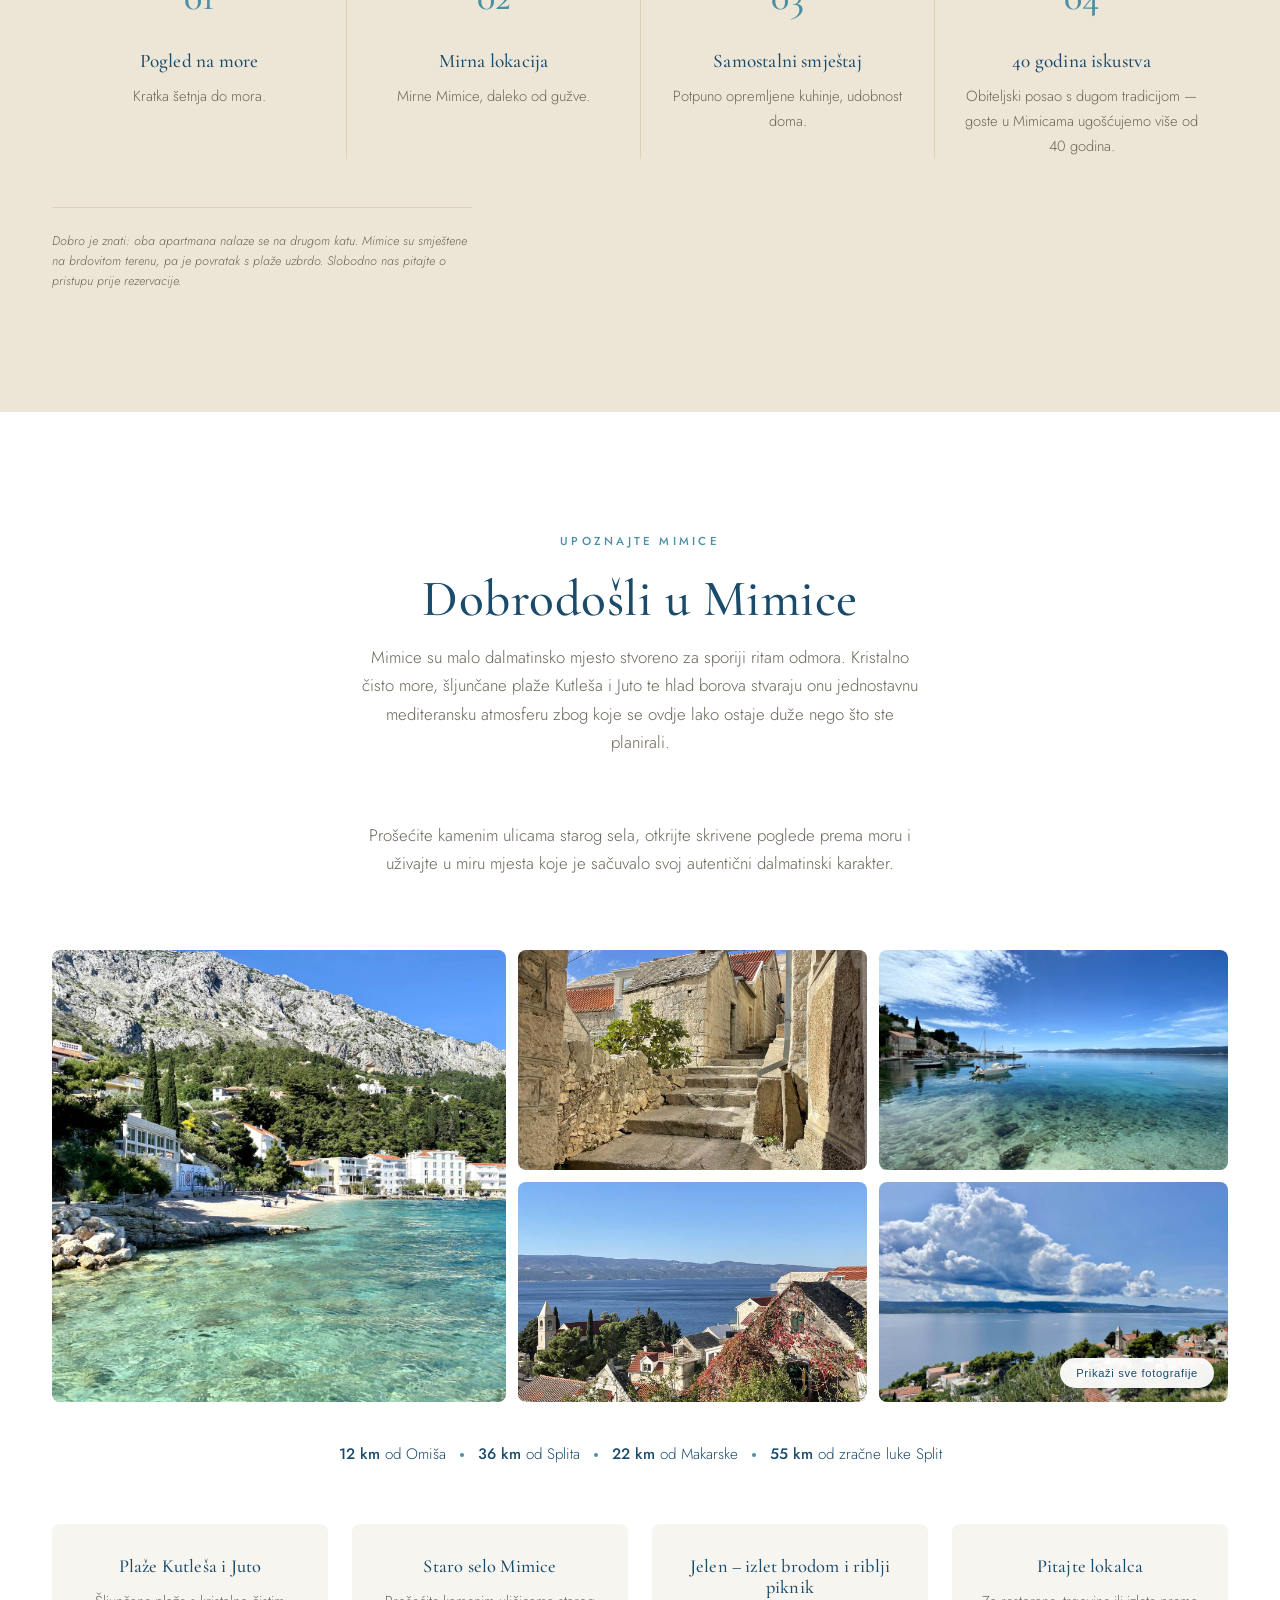
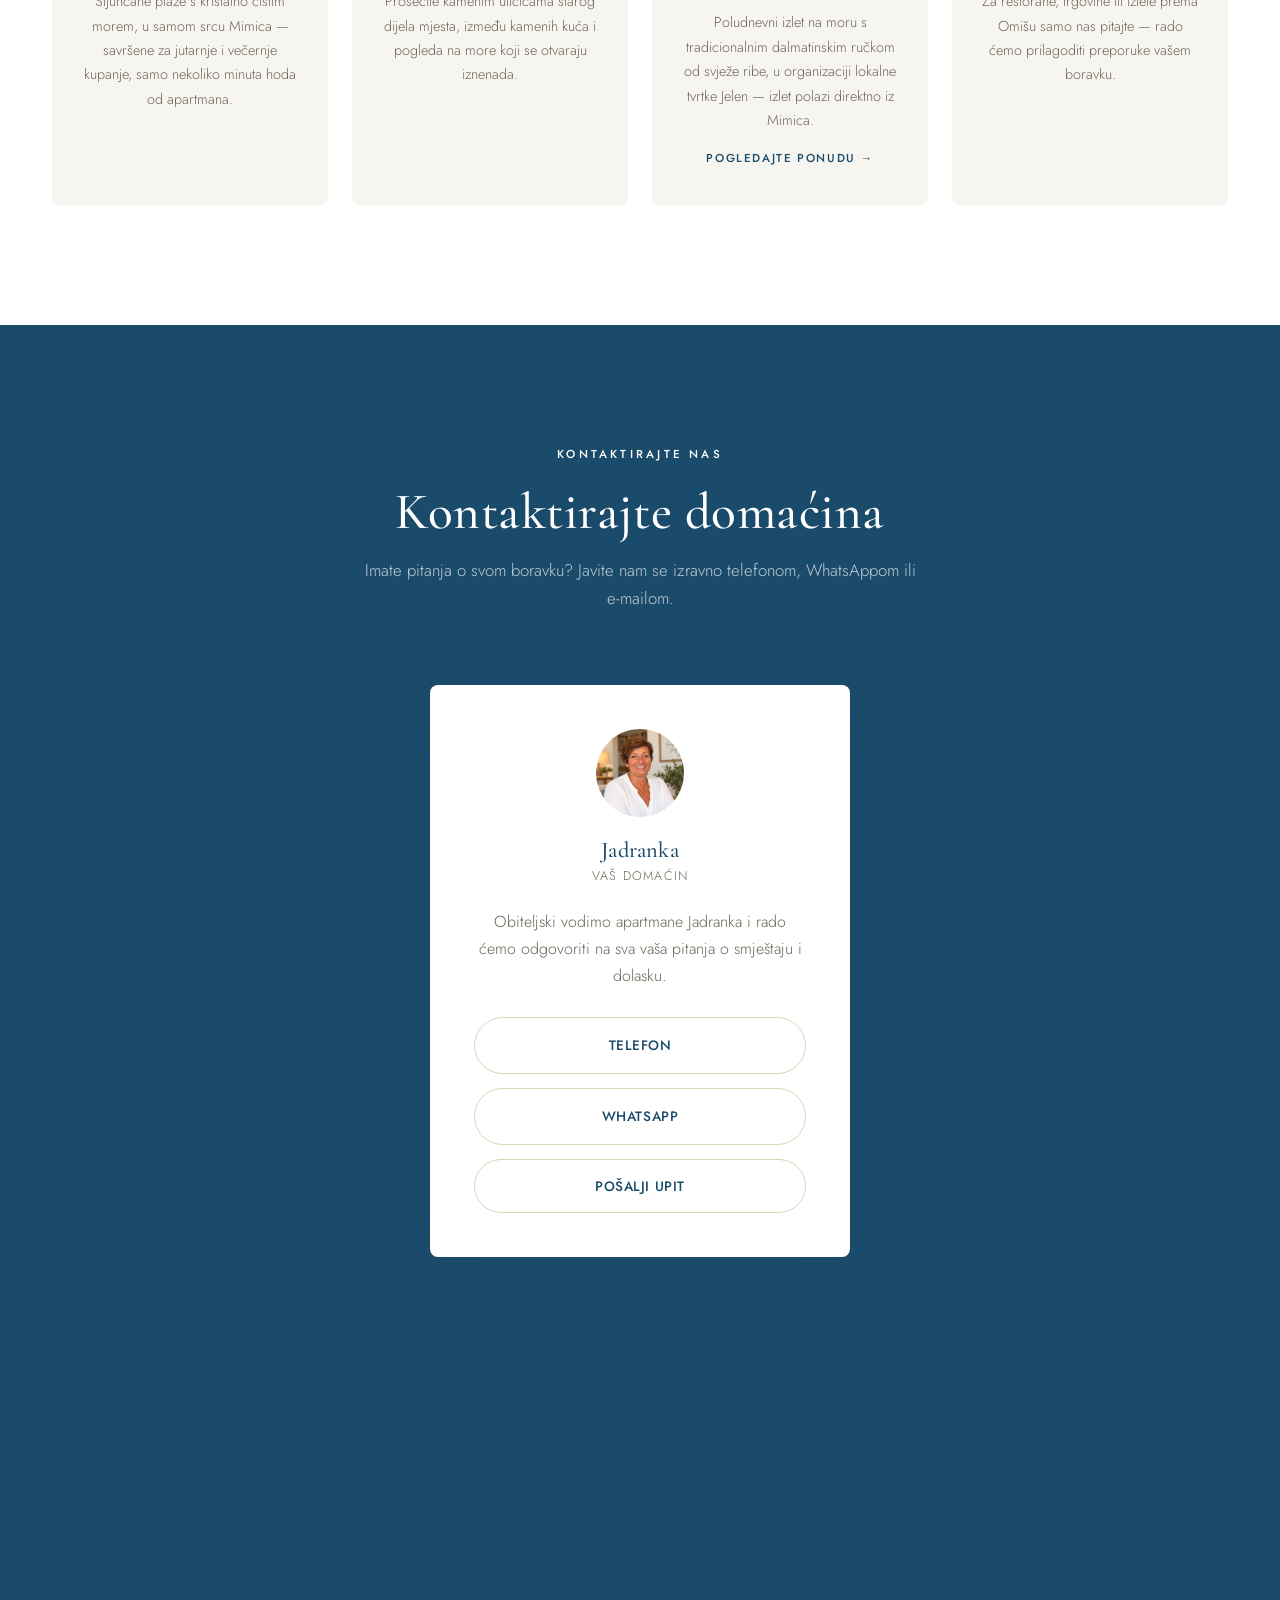
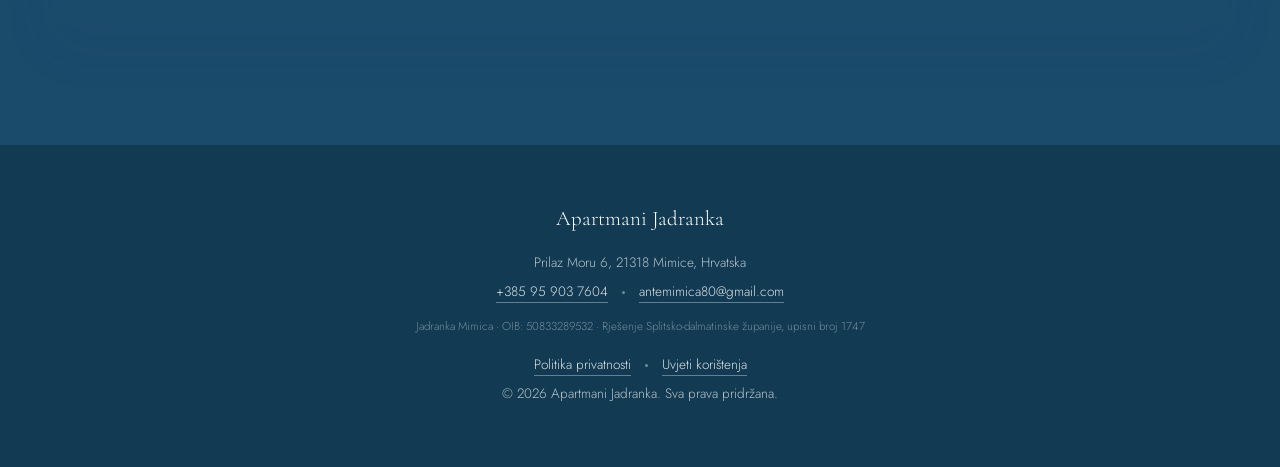
==== commit 90073fef: "Regenerate favicons with bolder strokes for visibility at tiny sizes The brand mark is a thin gold l" ====
--- a/index.html
+++ b/index.html
@@ -31,11 +31,11 @@
   <link rel="preconnect" href="https://fonts.gstatic.com" crossorigin>
   <link href="https://fonts.googleapis.com/css2?family=Cormorant+Garamond:wght@500;600&family=Jost:wght@300;400;500&display=swap" rel="stylesheet">
   <link rel="preload" as="image" href="images/mimice-hero.jpg?v=20260911" fetchpriority="high">
-  <link rel="icon" href="images/favicon.ico" sizes="any">
-  <link rel="icon" type="image/png" sizes="32x32" href="images/favicon-32x32.png">
-  <link rel="icon" type="image/png" sizes="16x16" href="images/favicon-16x16.png">
-  <link rel="icon" type="image/png" sizes="48x48" href="images/favicon-48x48.png">
-  <link rel="icon" type="image/png" sizes="96x96" href="images/favicon-96x96.png">
+  <link rel="icon" href="images/favicon.ico?v=20261019" sizes="any">
+  <link rel="icon" type="image/png" sizes="32x32" href="images/favicon-32x32.png?v=20261019">
+  <link rel="icon" type="image/png" sizes="16x16" href="images/favicon-16x16.png?v=20261019">
+  <link rel="icon" type="image/png" sizes="48x48" href="images/favicon-48x48.png?v=20261019">
+  <link rel="icon" type="image/png" sizes="96x96" href="images/favicon-96x96.png?v=20261019">
   <link rel="apple-touch-icon" href="images/apple-touch-icon.png">
   <link rel="stylesheet" href="css/style.css?v=20260938">
   <script type="application/ld+json">
